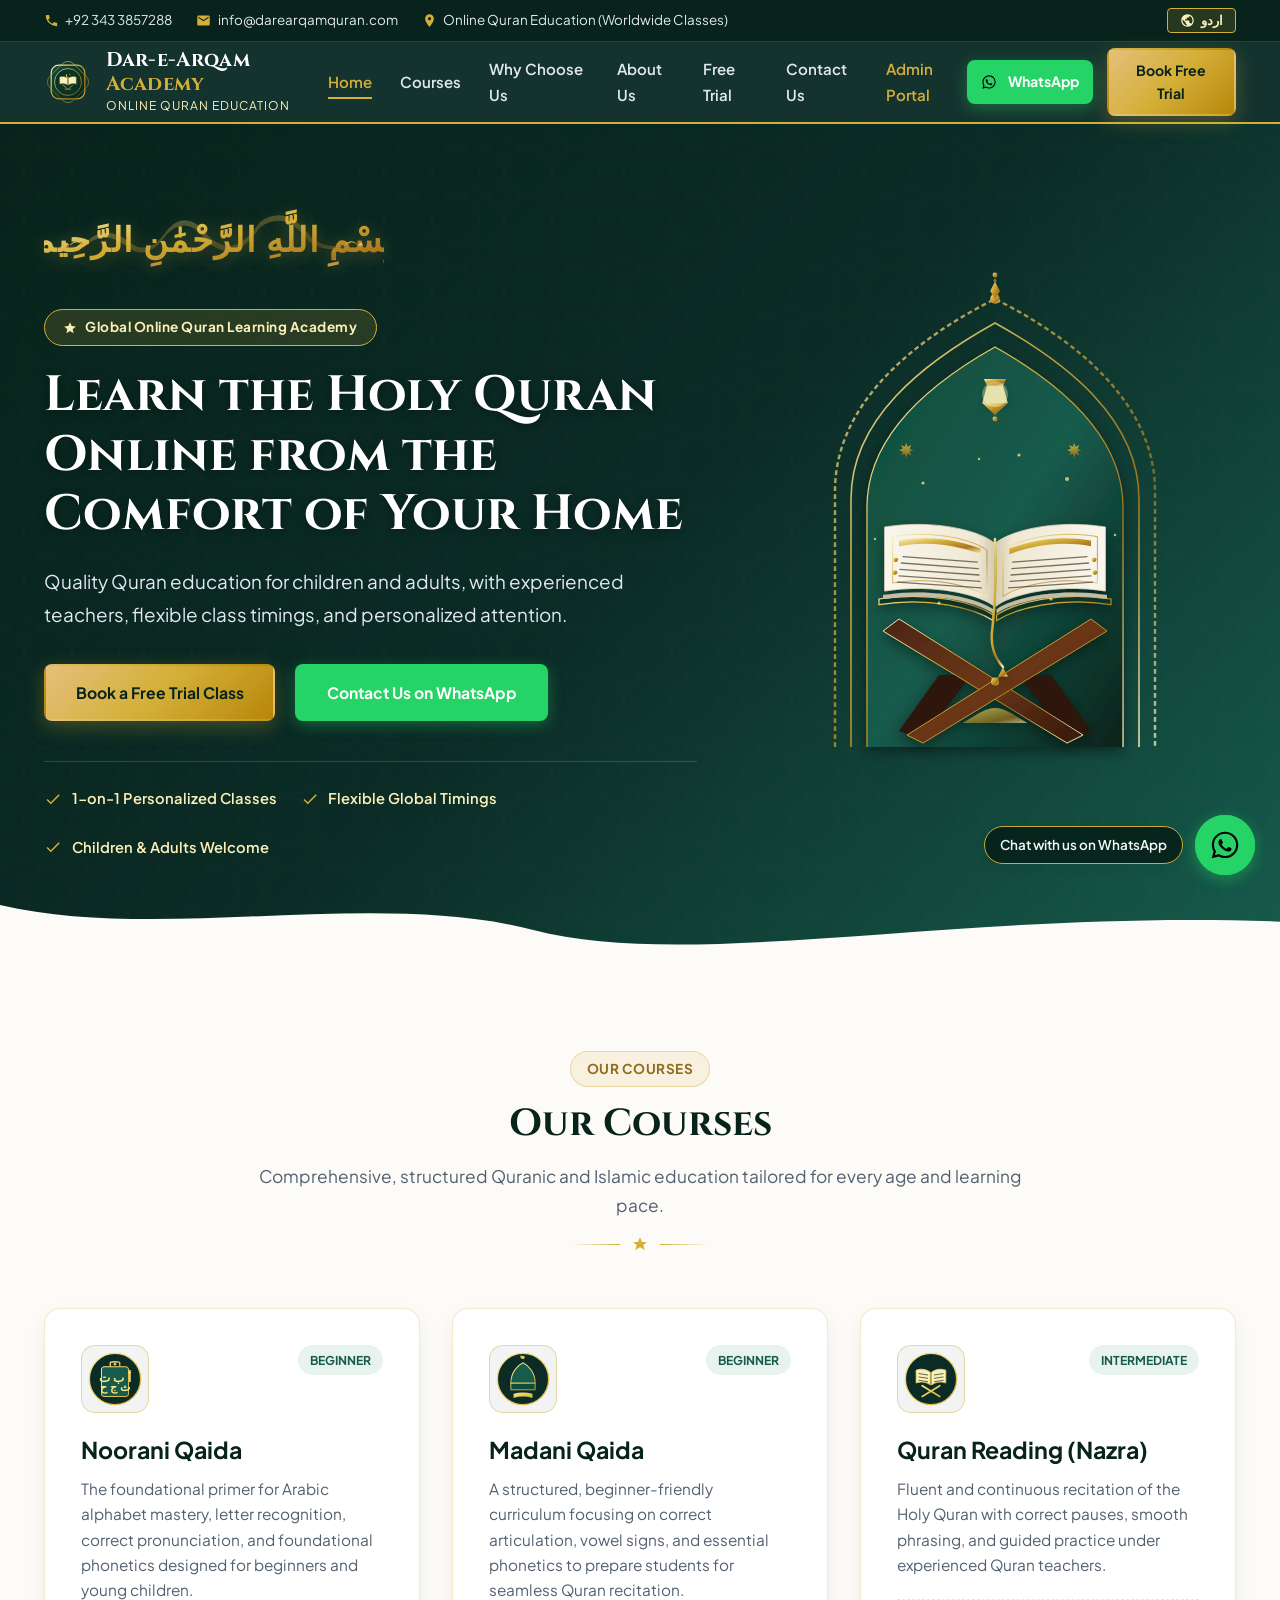
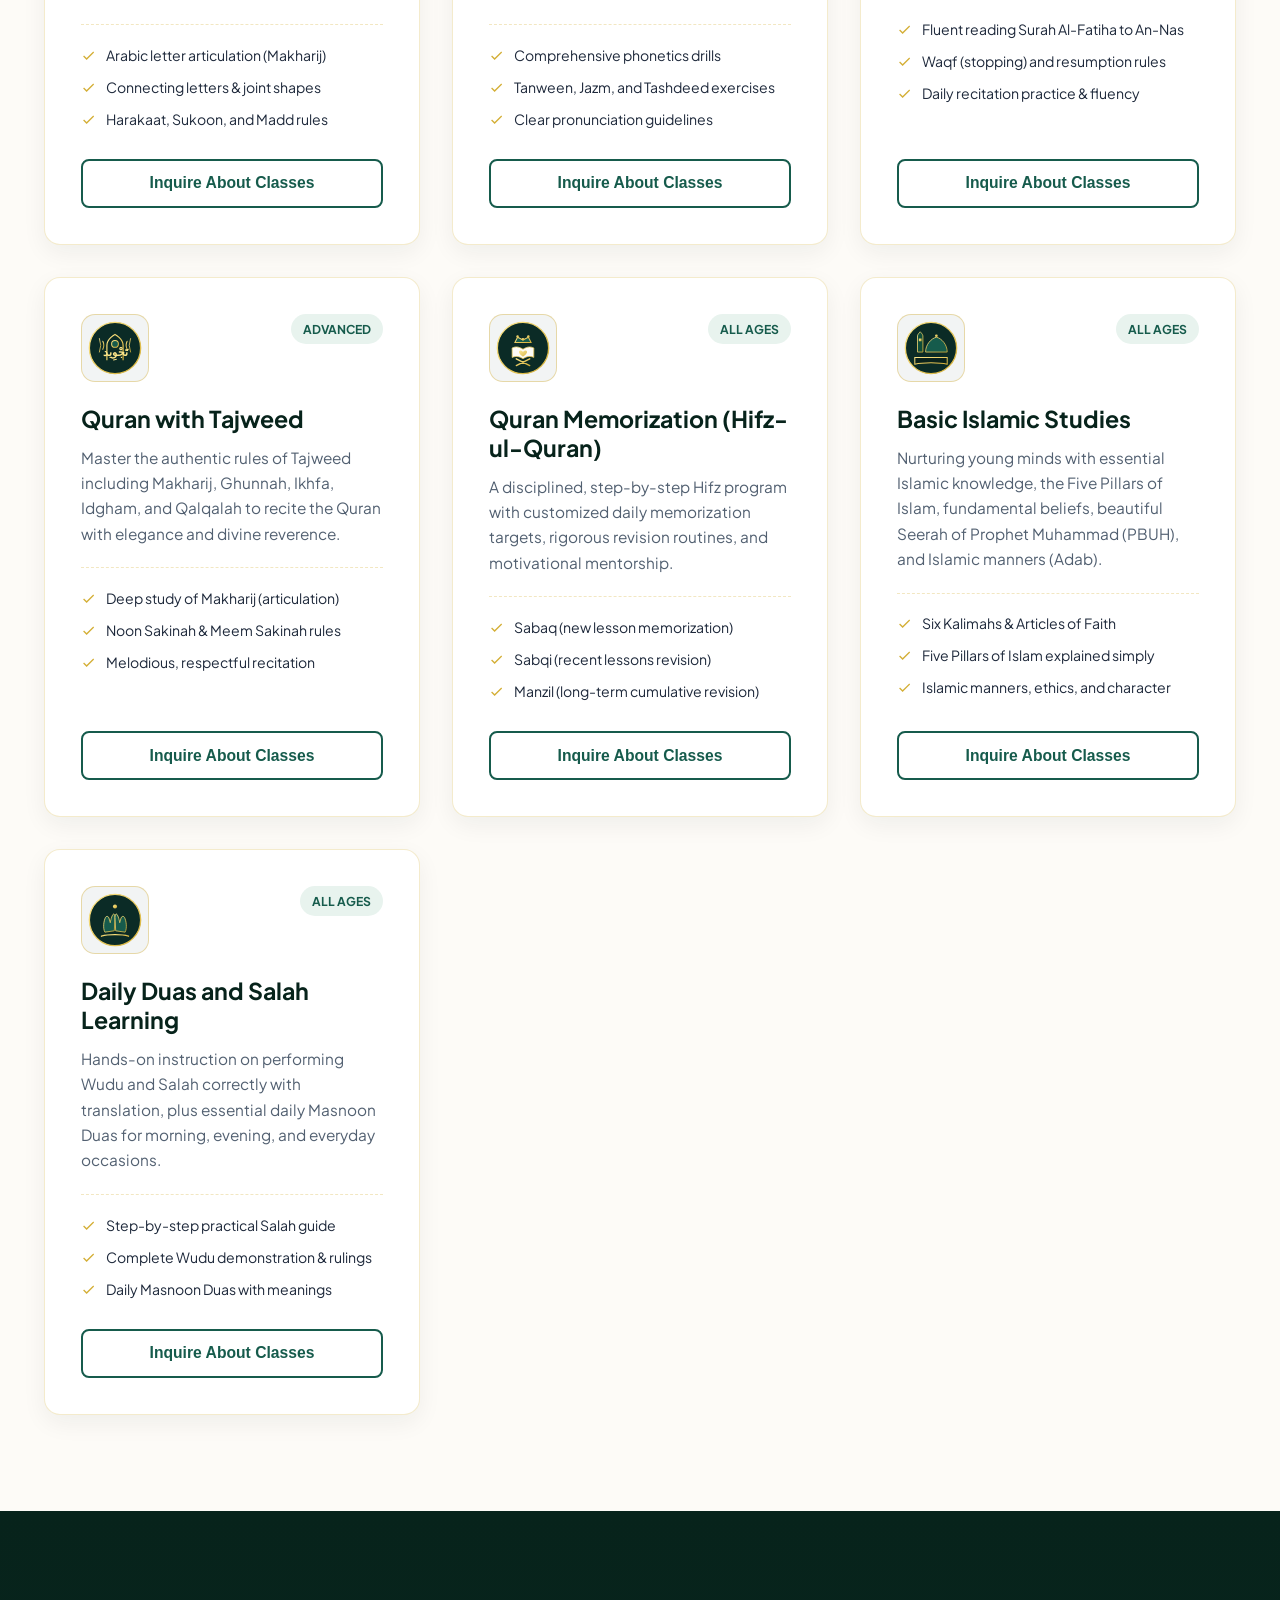
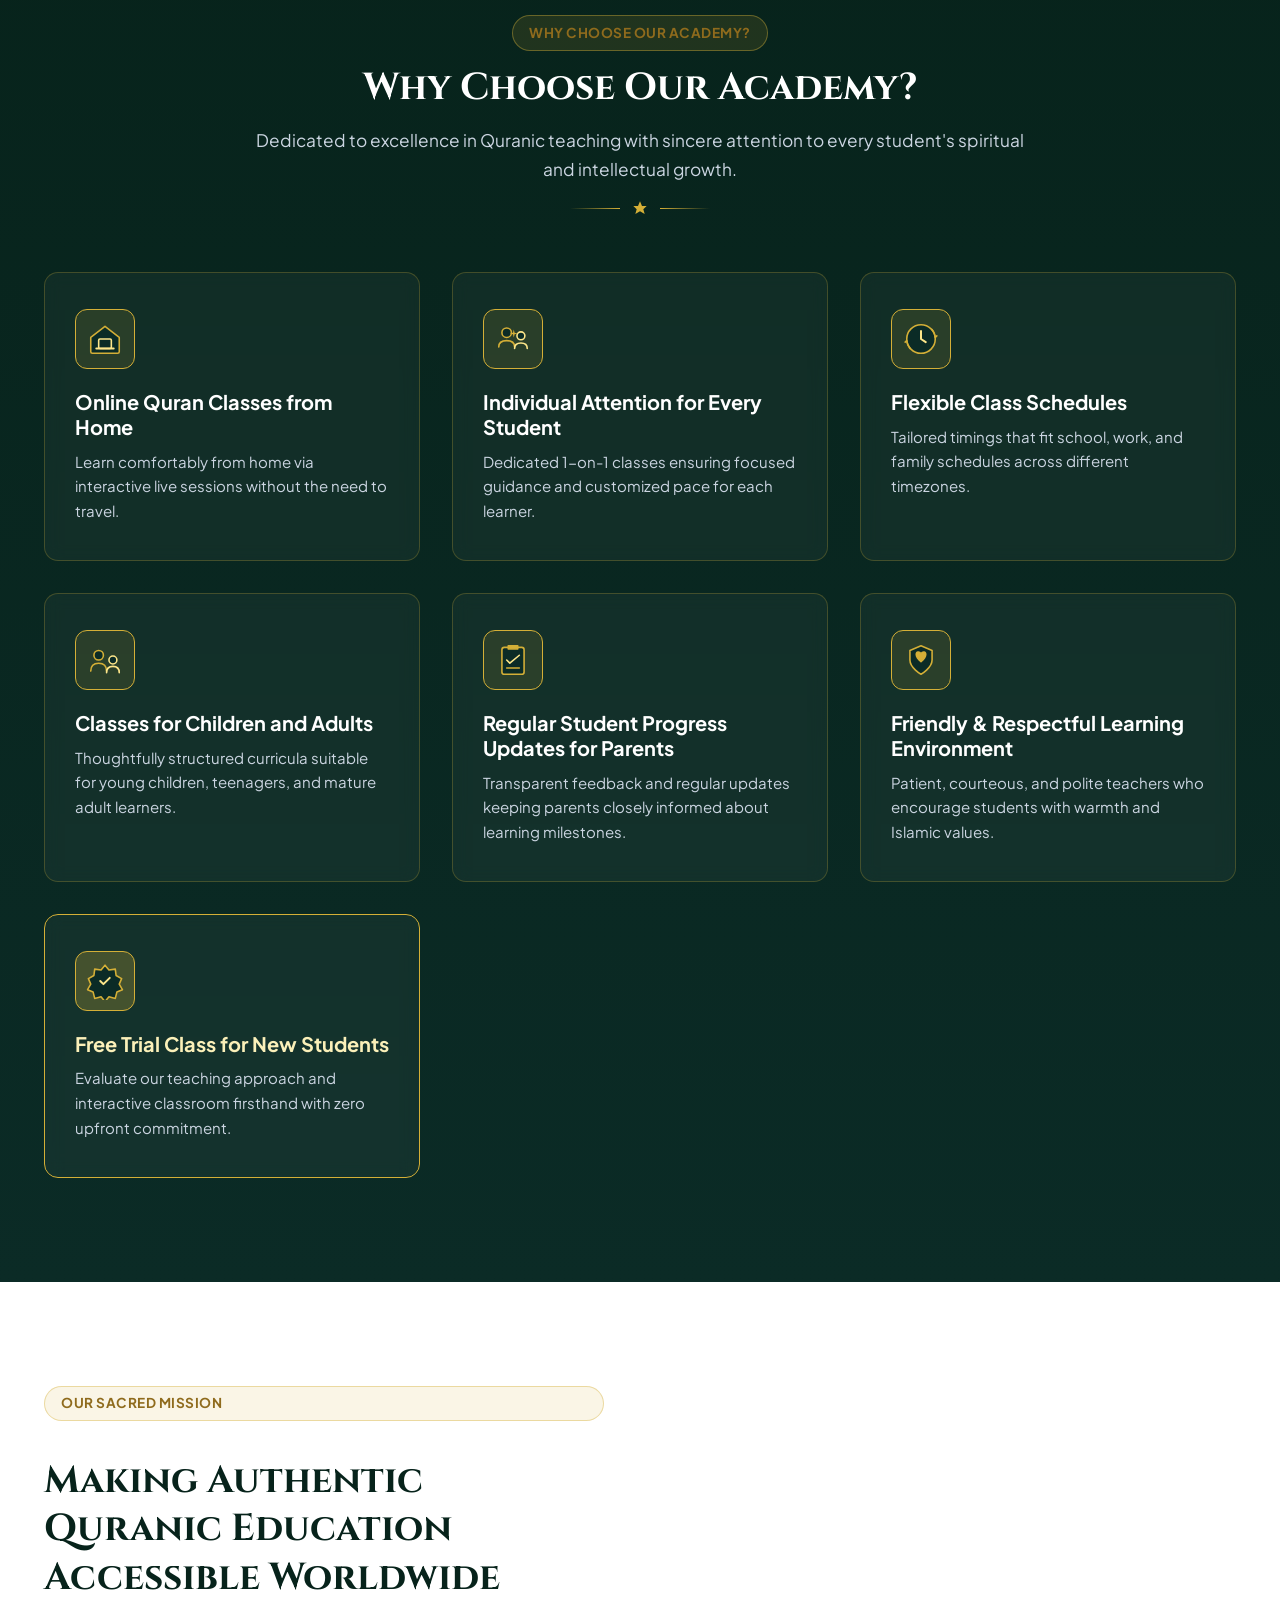
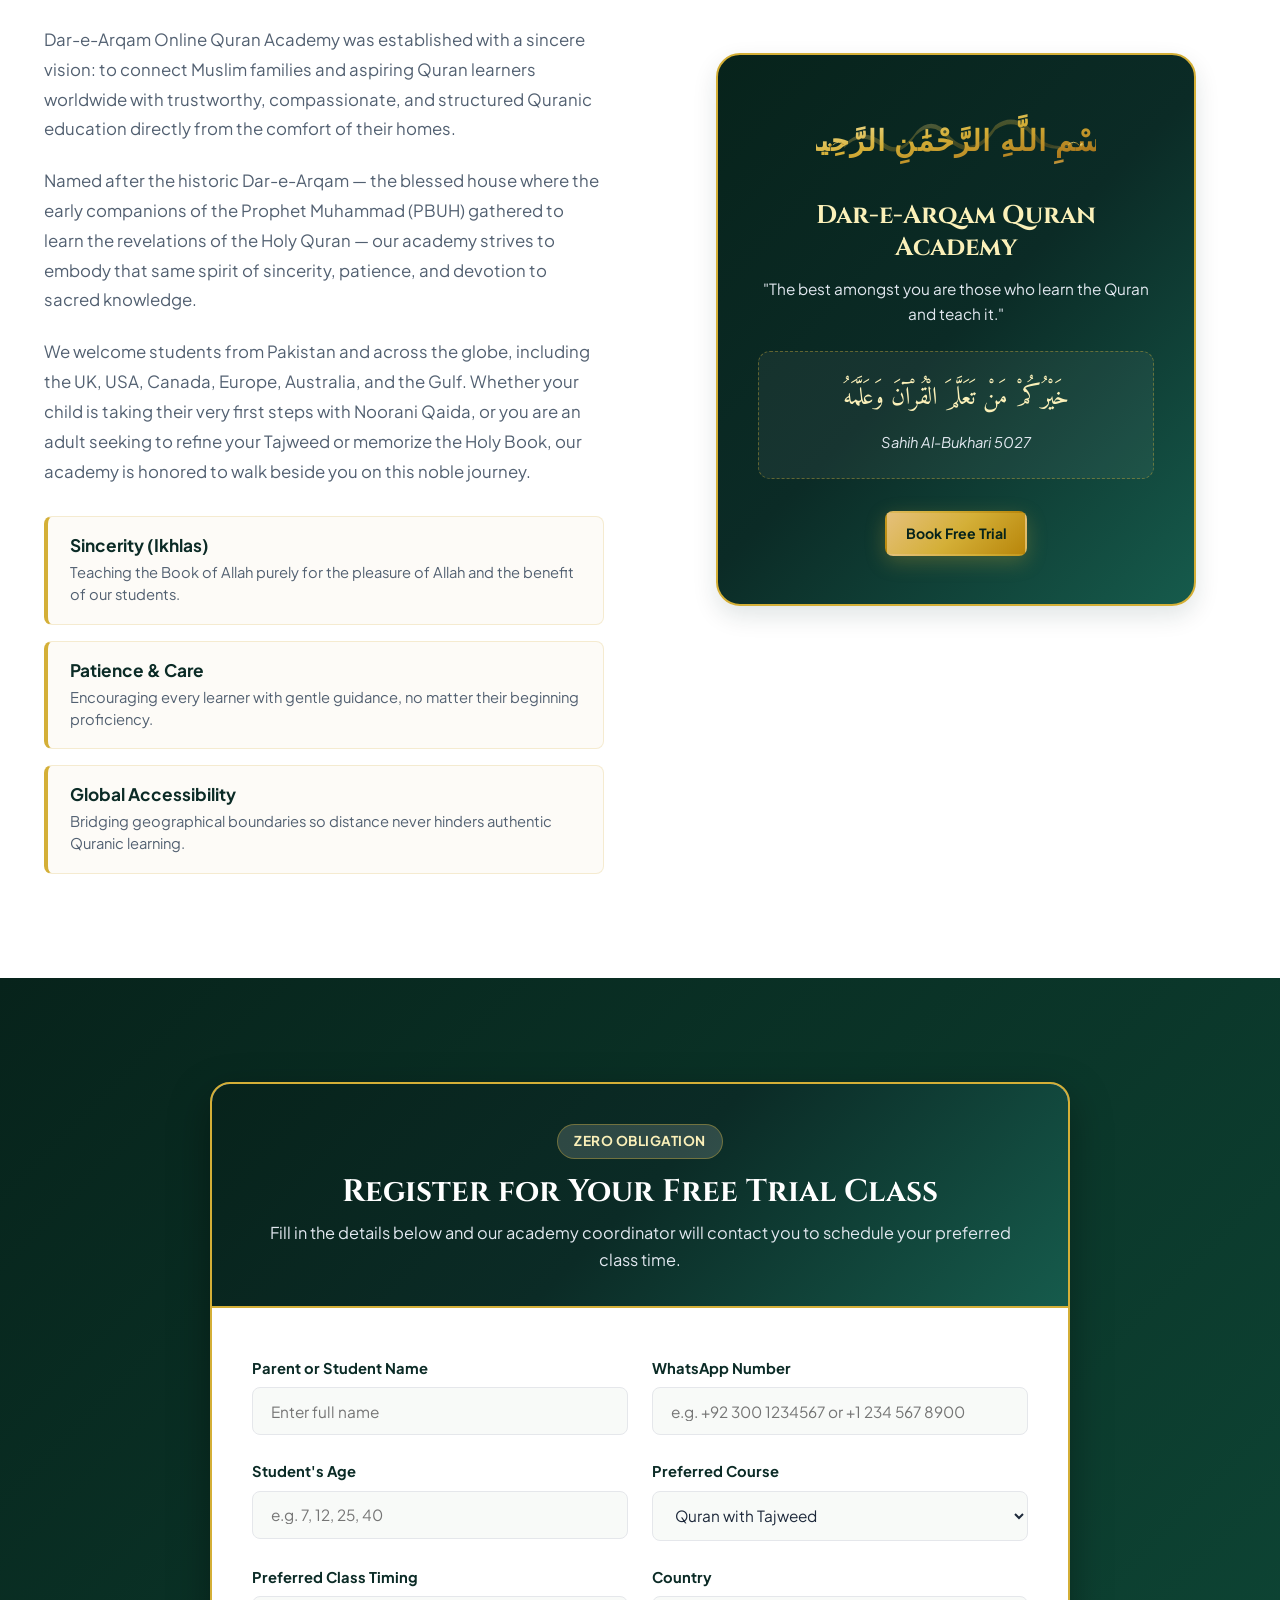
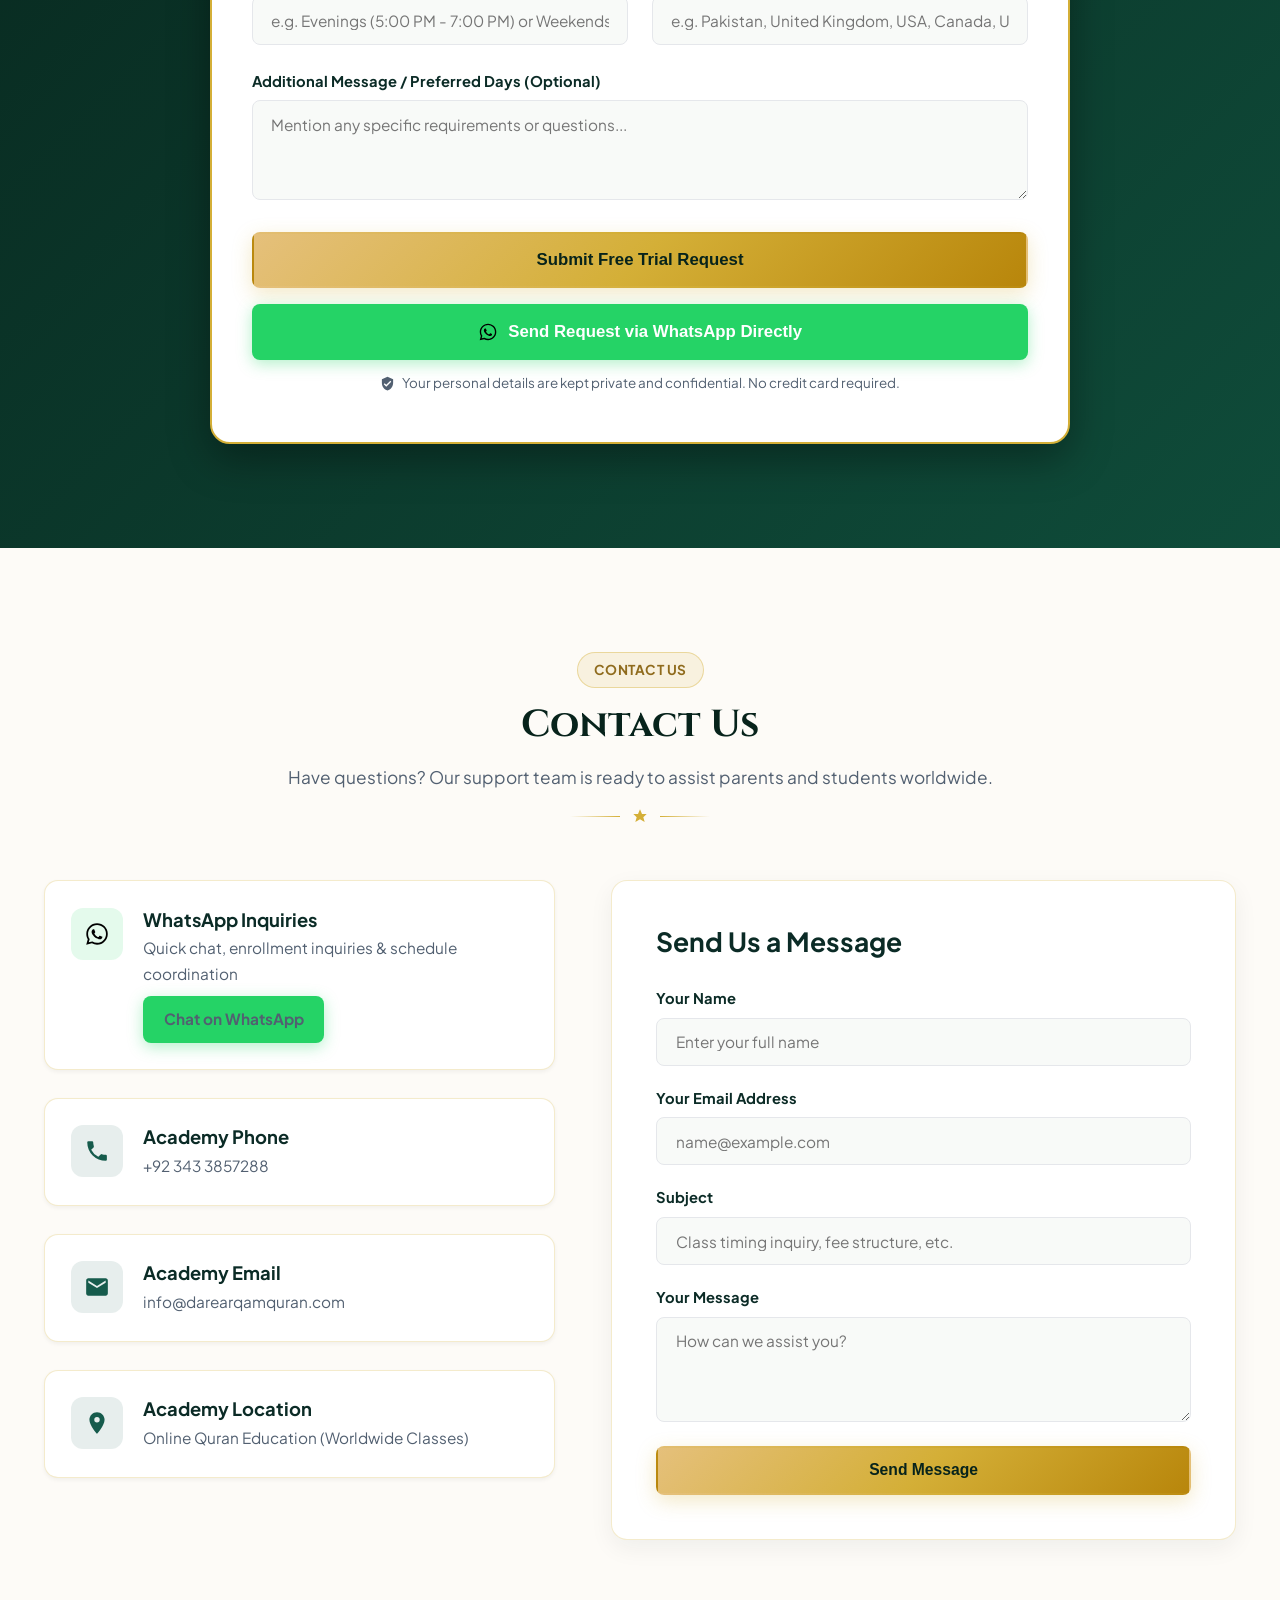
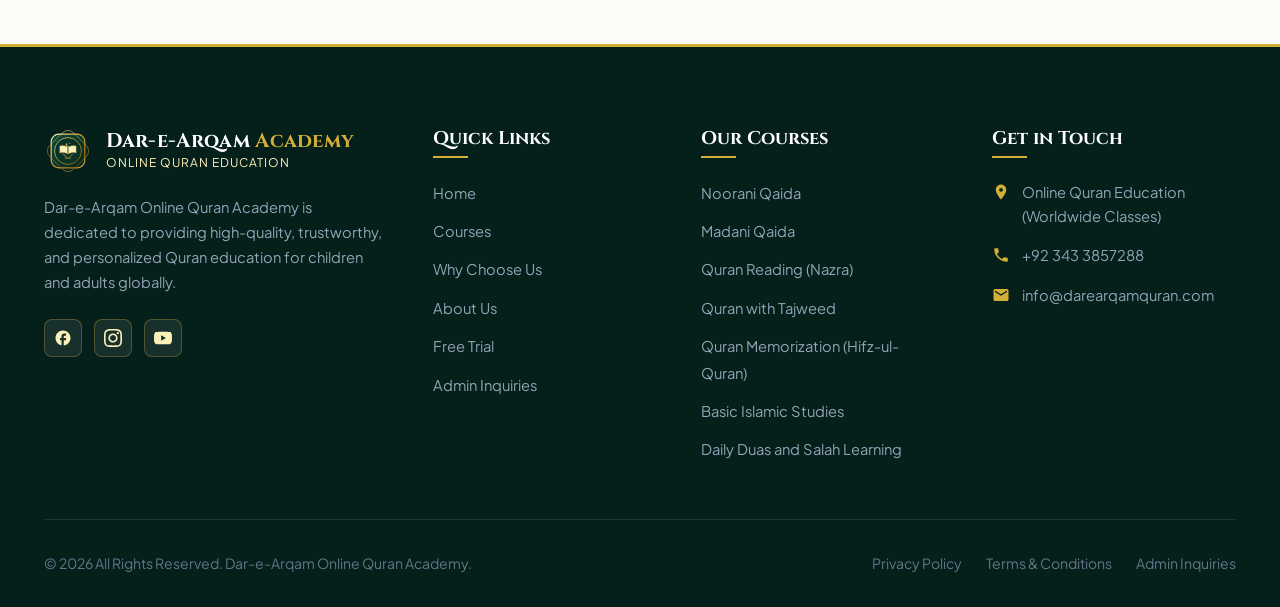
==== index.html @ b76cfe65 "first commit" ====
<!DOCTYPE html>
<html lang="en" dir="ltr">
<head>
  <meta charset="UTF-8">
  <meta name="viewport" content="width=device-width, initial-scale=1.0">
  
  <!-- SEO Meta Tags -->
  <title>Dar-e-Arqam Online Quran Academy | Learn the Holy Quran Online</title>
  <meta name="description" content="Dar-e-Arqam Online Quran Academy provides quality, personalized 1-on-1 Quran education for children and adults worldwide. Learn Noorani Qaida, Tajweed, Quran Reading, and Hifz with flexible timings. Book your free trial class today.">
  <meta name="keywords" content="Dar-e-Arqam Online Quran Academy, learn quran online, online quran classes, tajweed classes, noorani qaida online, hifz quran online, quran tutor for kids, online quran academy pakistan">
  <meta name="author" content="Dar-e-Arqam Online Quran Academy">
  <meta name="robots" content="index, follow">

  <!-- Open Graph / Facebook -->
  <meta property="og:type" content="website">
  <meta property="og:title" content="Dar-e-Arqam Online Quran Academy | Learn Quran Online from Home">
  <meta property="og:description" content="Quality Quran education for children and adults with experienced teachers, flexible timings, and 1-on-1 attention. Book your free trial class today.">
  <meta property="og:image" content="assets/patterns/hero-quran-arch.svg">

  <!-- Twitter Card -->
  <meta name="twitter:card" content="summary_large_image">
  <meta name="twitter:title" content="Dar-e-Arqam Online Quran Academy">
  <meta name="twitter:description" content="Learn the Holy Quran Online from the comfort of your home with experienced tutors.">

  <!-- Favicon Emblem -->
  <link rel="icon" type="image/svg+xml" href="assets/icons/logo-icon.svg">

  <!-- Stylesheets -->
  <link rel="stylesheet" href="css/style.css">
  <link rel="stylesheet" href="css/rtl.css">
  <link rel="stylesheet" href="css/animations.css">

  <!-- Schema.org JSON-LD Structured Data for Search Engines -->
  <script type="application/ld+json">
  {
    "@context": "https://schema.org",
    "@type": "EducationalOrganization",
    "name": "Dar-e-Arqam Online Quran Academy",
    "alternateName": "دارِ ارقم آن لائن قرآن اکیڈمی",
    "description": "Quality online Quran education for children and adults, featuring flexible timings and 1-on-1 personalized classes worldwide.",
    "url": "https://darearqamquran.com",
    "logo": "assets/icons/logo-icon.svg",
    "address": {
      "@type": "PostalAddress",
      "addressLocality": "Online Quran Education",
      "addressCountry": "Global"
    },
    "sameAs": [
      "https://facebook.com/darearqamquran",
      "https://instagram.com/darearqamquran",
      "https://youtube.com/@darearqamquran"
    ]
  }
  </script>
</head>
<body>

  <!-- ================= TOP ANNOUNCEMENT BAR ================= -->
  <div class="top-bar">
    <div class="container top-bar-content">
      <div class="top-contact-info">
        <div class="top-item">
          <svg viewBox="0 0 24 24" fill="currentColor"><path d="M6.62 10.79a15.05 15.05 0 006.59 6.59l2.2-2.2a1 1 0 011.02-.24 11.72 11.72 0 003.68.59 1 1 0 011 1V20a1 1 0 01-1 1A17 17 0 013 4a1 1 0 011-1h3.5a1 1 0 011 1 11.72 11.72 0 00.59 3.68 1 1 0 01-.24 1.02l-2.23 2.09z"/></svg>
          <a href="#" class="academy-phone">+92 343 3857288</a>
        </div>
        <div class="top-item">
          <svg viewBox="0 0 24 24" fill="currentColor"><path d="M20 4H4c-1.1 0-1.99.9-1.99 2L2 18c0 1.1.9 2 2 2h16c1.1 0 2-.9 2-2V6c0-1.1-.9-2-2-2zm0 4l-8 5-8-5V6l8 5 8-5v2z"/></svg>
          <a href="#" class="academy-email">info@darearqamquran.com</a>
        </div>
        <div class="top-item">
          <svg viewBox="0 0 24 24" fill="currentColor"><path d="M12 2C8.13 2 5 5.13 5 9c0 5.25 7 13 7 13s7-7.75 7-13c0-3.87-3.13-7-7-7zm0 9.5a2.5 2.5 0 110-5 2.5 2.5 0 010 5z"/></svg>
          <span data-i18n="contactLocationVal">Online Quran Education (Worldwide Classes)</span>
        </div>
      </div>

      <div class="top-bar-actions">
        <!-- Language Switcher -->
        <button class="lang-toggle-btn" id="langSwitchBtn" aria-label="Toggle language">
          <svg width="15" height="15" viewBox="0 0 24 24" fill="currentColor"><path d="M12 2C6.48 2 2 6.48 2 12s4.48 10 10 10 10-4.48 10-10S17.52 2 12 2zm-1 17.93c-3.95-.49-7-3.85-7-7.93 0-.62.08-1.21.21-1.79L9 15v1c0 1.1.9 2 2 2v1.93zm6.9-2.54c-.26-.81-1-1.39-1.9-1.39h-1v-3c0-.55-.45-1-1-1H8v-2h2c.55 0 1-.45 1-1V7h2c1.1 0 2-.9 2-2v-.41c2.93 1.19 5 4.06 5 7.41 0 2.08-.8 3.97-2.1 5.39z"/></svg>
          <span class="lang-btn-text" data-i18n="languageToggle">اردو</span>
        </button>
      </div>
    </div>
  </div>

  <!-- ================= MAIN STICKY NAVIGATION ================= -->
  <header class="main-nav">
    <div class="container nav-container">
      <!-- Brand Logo -->
      <a href="index.html" class="brand-logo">
        <img src="assets/icons/logo-icon.svg" alt="Dar-e-Arqam Logo" class="brand-icon">
        <div class="brand-text">
          <span class="brand-title">Dar-e-Arqam <span>Academy</span></span>
          <span class="brand-sub">Online Quran Education</span>
        </div>
      </a>

      <!-- Desktop Navigation Menu -->
      <nav>
        <ul class="nav-menu">
          <li><a href="#home" class="nav-link active" data-i18n="navHome">Home</a></li>
          <li><a href="#courses" class="nav-link" data-i18n="navCourses">Courses</a></li>
          <li><a href="#why-us" class="nav-link" data-i18n="navWhyUs">Why Choose Us</a></li>
          <li><a href="#about" class="nav-link" data-i18n="navAbout">About Us</a></li>
          <li><a href="#trial" class="nav-link" data-i18n="navTrial">Free Trial</a></li>
          <li><a href="#contact" class="nav-link" data-i18n="navContact">Contact Us</a></li>
          <li><a href="admin-inquiries.html" class="nav-link" style="color: var(--color-gold);" data-i18n="navInquiries">Admin Portal</a></li>
        </ul>
      </nav>

      <!-- Action Buttons -->
      <div class="nav-actions">
        <a href="https://wa.me/923433857288" target="_blank" class="btn btn-whatsapp btn-sm academy-wa-link">
          <img src="assets/icons/whatsapp-icon.svg" width="16" height="16" alt="WhatsApp">
          <span data-i18n="whatsappBtn">WhatsApp</span>
        </a>
        <a href="#trial" class="btn btn-gold btn-sm" data-i18n="bookTrialBtn">Book Free Trial</a>
        
        <!-- Mobile Hamburger Toggle -->
        <button class="mobile-toggle" aria-label="Open mobile menu">
          <span></span>
          <span></span>
          <span></span>
        </button>
      </div>
    </div>
  </header>

  <!-- ================= MOBILE NAVIGATION DRAWER ================= -->
  <div class="drawer-backdrop"></div>
  <aside class="mobile-nav-drawer">
    <div>
      <div class="mobile-drawer-header">
        <div class="brand-text">
          <span class="brand-title" style="color:#FFF;">Dar-e-Arqam</span>
          <span class="brand-sub">Quran Academy</span>
        </div>
        <button class="mobile-close-btn" aria-label="Close menu">&times;</button>
      </div>

      <ul class="mobile-nav-links">
        <li><a href="#home" data-i18n="navHome">Home</a></li>
        <li><a href="#courses" data-i18n="navCourses">Courses</a></li>
        <li><a href="#why-us" data-i18n="navWhyUs">Why Choose Us</a></li>
        <li><a href="#about" data-i18n="navAbout">About Us</a></li>
        <li><a href="#trial" data-i18n="navTrial">Free Trial</a></li>
        <li><a href="#contact" data-i18n="navContact">Contact Us</a></li>
        <li><a href="admin-inquiries.html" data-i18n="navInquiries">Admin Portal</a></li>
      </ul>
    </div>

    <div style="display:flex; flex-direction:column; gap:0.75rem; margin-top:2rem;">
      <a href="#trial" class="btn btn-gold" data-i18n="bookTrialBtn">Book Free Trial</a>
      <a href="https://wa.me/923433857288" class="btn btn-whatsapp academy-wa-link">
        <img src="assets/icons/whatsapp-icon.svg" width="18" height="18" alt="WhatsApp">
        <span data-i18n="whatsappBtn">WhatsApp</span>
      </a>
    </div>
  </aside>

  <!-- ================= HERO SECTION ================= -->
  <section class="hero-section" id="home">
    <div class="hero-pattern-overlay"></div>
    <div class="container">
      <div class="hero-content-grid">
        <!-- Hero Text Content -->
        <div class="hero-text-block">
          <!-- Bismillah Calligraphy -->
          <div class="bismillah-hero-wrap">
            <img src="assets/icons/bismillah.svg" alt="Bismillah Calligraphy" width="340" height="85">
          </div>

          <div class="hero-tag">
            <svg width="14" height="14" viewBox="0 0 24 24" fill="currentColor"><path d="M12 17.27L18.18 21l-1.64-7.03L22 9.24l-7.19-.61L12 2 9.19 8.63 2 9.24l5.46 4.73L5.82 21z"/></svg>
            <span data-i18n="heroBadge">Global Online Quran Learning Academy</span>
          </div>

          <!-- Mandatory Headline -->
          <h1 class="hero-title" data-i18n="heroHeadline">
            Learn the Holy Quran Online from the Comfort of Your Home
          </h1>

          <!-- Mandatory Subtitle -->
          <p class="hero-subtitle" data-i18n="heroSubtitle">
            "Quality Quran education for children and adults, with experienced teachers, flexible class timings, and personalized attention."
          </p>

          <!-- Mandatory Two Prominent Buttons -->
          <div class="hero-cta-group">
            <a href="#trial" class="btn btn-gold" data-i18n="heroTrialBtn">
              Book a Free Trial Class
            </a>
            <a href="https://wa.me/923433857288" target="_blank" class="btn btn-whatsapp academy-wa-link" data-i18n="heroWhatsAppBtn">
              <img src="assets/icons/whatsapp-icon.svg" width="20" height="20" alt="WhatsApp">
              <span>Contact Us on WhatsApp</span>
            </a>
          </div>

          <!-- Trust Feature Highlights -->
          <div class="hero-highlights">
            <div class="highlight-item">
              <svg viewBox="0 0 24 24" fill="currentColor"><path d="M9 16.17L4.83 12l-1.42 1.41L9 19 21 7l-1.41-1.41z"/></svg>
              <span data-i18n="heroFeature1">1-on-1 Personalized Classes</span>
            </div>
            <div class="highlight-item">
              <svg viewBox="0 0 24 24" fill="currentColor"><path d="M9 16.17L4.83 12l-1.42 1.41L9 19 21 7l-1.41-1.41z"/></svg>
              <span data-i18n="heroFeature2">Flexible Global Timings</span>
            </div>
            <div class="highlight-item">
              <svg viewBox="0 0 24 24" fill="currentColor"><path d="M9 16.17L4.83 12l-1.42 1.41L9 19 21 7l-1.41-1.41z"/></svg>
              <span data-i18n="heroFeature3">Children & Adults Welcome</span>
            </div>
          </div>
        </div>

        <!-- Hero Visual Block (Open Holy Quran, Islamic Arch & Lantern) -->
        <div class="hero-visual-block">
          <div class="hero-quran-arch-card">
            <img src="assets/patterns/hero-quran-arch.svg" alt="Open Holy Quran on Rehal with Islamic Arch" width="480" height="520">
          </div>
        </div>
      </div>
    </div>

    <!-- Soft Curved Wave Divider -->
    <div class="hero-bottom-curve">
      <svg viewBox="0 0 1200 120" preserveAspectRatio="none">
        <path d="M0,0 C150,90 350,-40 500,60 C650,160 900,10 1200,40 L1200,120 L0,120 Z" class="shape-fill"></path>
      </svg>
    </div>
  </section>

  <!-- ================= OUR COURSES SECTION ================= -->
  <section class="courses-section" id="courses">
    <div class="container">
      <div class="section-header">
        <div class="section-badge" data-i18n="coursesHeading">Our Courses</div>
        <h2 class="section-title" data-i18n="coursesHeading">Our Sacred Courses</h2>
        <p class="section-subtitle" data-i18n="coursesSubheading">
          Comprehensive, structured Quranic and Islamic education tailored for every age and learning pace.
        </p>
        <div class="arch-divider">
          <svg class="arch-divider-icon" viewBox="0 0 24 24" fill="currentColor"><polygon points="12,2 15,9 22,9 17,14 19,21 12,17 5,21 7,14 2,9 9,9"/></svg>
        </div>
      </div>

      <div class="courses-grid">
        <!-- 1. Noorani Qaida -->
        <div class="course-card">
          <div>
            <div class="course-card-header">
              <div class="course-icon-wrap">
                <img src="assets/icons/noorani.svg" alt="Noorani Qaida" width="56" height="56">
              </div>
              <span class="course-badge" data-i18n="courseBadgeBeginner">Beginner</span>
            </div>
            <h3 class="course-title" data-i18n="course1Title">Noorani Qaida</h3>
            <p class="course-desc" data-i18n="course1Desc">
              The foundational primer for Arabic alphabet mastery, letter recognition, correct pronunciation, and foundational phonetics designed for beginners and young children.
            </p>
            <ul class="course-topics-list">
              <li class="course-topic-item">
                <svg viewBox="0 0 24 24" fill="currentColor"><path d="M9 16.17L4.83 12l-1.42 1.41L9 19 21 7l-1.41-1.41z"/></svg>
                <span>Arabic letter articulation (Makharij)</span>
              </li>
              <li class="course-topic-item">
                <svg viewBox="0 0 24 24" fill="currentColor"><path d="M9 16.17L4.83 12l-1.42 1.41L9 19 21 7l-1.41-1.41z"/></svg>
                <span>Connecting letters & joint shapes</span>
              </li>
              <li class="course-topic-item">
                <svg viewBox="0 0 24 24" fill="currentColor"><path d="M9 16.17L4.83 12l-1.42 1.41L9 19 21 7l-1.41-1.41z"/></svg>
                <span>Harakaat, Sukoon, and Madd rules</span>
              </li>
            </ul>
          </div>
          <div class="course-card-footer">
            <button class="btn btn-outline-dark course-inquire-btn" data-course="Noorani Qaida" data-i18n="courseInquire">
              Inquire About Classes
            </button>
          </div>
        </div>

        <!-- 2. Madani Qaida -->
        <div class="course-card">
          <div>
            <div class="course-card-header">
              <div class="course-icon-wrap">
                <img src="assets/icons/madani.svg" alt="Madani Qaida" width="56" height="56">
              </div>
              <span class="course-badge" data-i18n="courseBadgeBeginner">Beginner</span>
            </div>
            <h3 class="course-title" data-i18n="course2Title">Madani Qaida</h3>
            <p class="course-desc" data-i18n="course2Desc">
              A structured, beginner-friendly curriculum focusing on correct articulation, vowel signs, and essential phonetics to prepare students for seamless Quran recitation.
            </p>
            <ul class="course-topics-list">
              <li class="course-topic-item">
                <svg viewBox="0 0 24 24" fill="currentColor"><path d="M9 16.17L4.83 12l-1.42 1.41L9 19 21 7l-1.41-1.41z"/></svg>
                <span>Comprehensive phonetics drills</span>
              </li>
              <li class="course-topic-item">
                <svg viewBox="0 0 24 24" fill="currentColor"><path d="M9 16.17L4.83 12l-1.42 1.41L9 19 21 7l-1.41-1.41z"/></svg>
                <span>Tanween, Jazm, and Tashdeed exercises</span>
              </li>
              <li class="course-topic-item">
                <svg viewBox="0 0 24 24" fill="currentColor"><path d="M9 16.17L4.83 12l-1.42 1.41L9 19 21 7l-1.41-1.41z"/></svg>
                <span>Clear pronunciation guidelines</span>
              </li>
            </ul>
          </div>
          <div class="course-card-footer">
            <button class="btn btn-outline-dark course-inquire-btn" data-course="Madani Qaida" data-i18n="courseInquire">
              Inquire About Classes
            </button>
          </div>
        </div>

        <!-- 3. Quran Reading (Nazra) -->
        <div class="course-card">
          <div>
            <div class="course-card-header">
              <div class="course-icon-wrap">
                <img src="assets/icons/quran-reading.svg" alt="Quran Reading" width="56" height="56">
              </div>
              <span class="course-badge" data-i18n="courseBadgeIntermediate">Intermediate</span>
            </div>
            <h3 class="course-title" data-i18n="course3Title">Quran Reading (Nazra)</h3>
            <p class="course-desc" data-i18n="course3Desc">
              Fluent and continuous recitation of the Holy Quran with correct pauses, smooth phrasing, and guided practice under experienced Quran teachers.
            </p>
            <ul class="course-topics-list">
              <li class="course-topic-item">
                <svg viewBox="0 0 24 24" fill="currentColor"><path d="M9 16.17L4.83 12l-1.42 1.41L9 19 21 7l-1.41-1.41z"/></svg>
                <span>Fluent reading Surah Al-Fatiha to An-Nas</span>
              </li>
              <li class="course-topic-item">
                <svg viewBox="0 0 24 24" fill="currentColor"><path d="M9 16.17L4.83 12l-1.42 1.41L9 19 21 7l-1.41-1.41z"/></svg>
                <span>Waqf (stopping) and resumption rules</span>
              </li>
              <li class="course-topic-item">
                <svg viewBox="0 0 24 24" fill="currentColor"><path d="M9 16.17L4.83 12l-1.42 1.41L9 19 21 7l-1.41-1.41z"/></svg>
                <span>Daily recitation practice & fluency</span>
              </li>
            </ul>
          </div>
          <div class="course-card-footer">
            <button class="btn btn-outline-dark course-inquire-btn" data-course="Quran Reading (Nazra)" data-i18n="courseInquire">
              Inquire About Classes
            </button>
          </div>
        </div>

        <!-- 4. Quran with Tajweed -->
        <div class="course-card">
          <div>
            <div class="course-card-header">
              <div class="course-icon-wrap">
                <img src="assets/icons/tajweed.svg" alt="Quran with Tajweed" width="56" height="56">
              </div>
              <span class="course-badge" data-i18n="courseBadgeAdvanced">Advanced</span>
            </div>
            <h3 class="course-title" data-i18n="course4Title">Quran with Tajweed</h3>
            <p class="course-desc" data-i18n="course4Desc">
              Master the authentic rules of Tajweed including Makharij, Ghunnah, Ikhfa, Idgham, and Qalqalah to recite the Quran with elegance and divine reverence.
            </p>
            <ul class="course-topics-list">
              <li class="course-topic-item">
                <svg viewBox="0 0 24 24" fill="currentColor"><path d="M9 16.17L4.83 12l-1.42 1.41L9 19 21 7l-1.41-1.41z"/></svg>
                <span>Deep study of Makharij (articulation)</span>
              </li>
              <li class="course-topic-item">
                <svg viewBox="0 0 24 24" fill="currentColor"><path d="M9 16.17L4.83 12l-1.42 1.41L9 19 21 7l-1.41-1.41z"/></svg>
                <span>Noon Sakinah & Meem Sakinah rules</span>
              </li>
              <li class="course-topic-item">
                <svg viewBox="0 0 24 24" fill="currentColor"><path d="M9 16.17L4.83 12l-1.42 1.41L9 19 21 7l-1.41-1.41z"/></svg>
                <span>Melodious, respectful recitation</span>
              </li>
            </ul>
          </div>
          <div class="course-card-footer">
            <button class="btn btn-outline-dark course-inquire-btn" data-course="Quran with Tajweed" data-i18n="courseInquire">
              Inquire About Classes
            </button>
          </div>
        </div>

        <!-- 5. Quran Memorization (Hifz-ul-Quran) -->
        <div class="course-card">
          <div>
            <div class="course-card-header">
              <div class="course-icon-wrap">
                <img src="assets/icons/hifz.svg" alt="Quran Memorization" width="56" height="56">
              </div>
              <span class="course-badge" data-i18n="courseBadgeAllAges">Dedicated</span>
            </div>
            <h3 class="course-title" data-i18n="course5Title">Quran Memorization (Hifz-ul-Quran)</h3>
            <p class="course-desc" data-i18n="course5Desc">
              A disciplined, step-by-step Hifz program with customized daily memorization targets, rigorous revision routines, and motivational mentorship.
            </p>
            <ul class="course-topics-list">
              <li class="course-topic-item">
                <svg viewBox="0 0 24 24" fill="currentColor"><path d="M9 16.17L4.83 12l-1.42 1.41L9 19 21 7l-1.41-1.41z"/></svg>
                <span>Sabaq (new lesson memorization)</span>
              </li>
              <li class="course-topic-item">
                <svg viewBox="0 0 24 24" fill="currentColor"><path d="M9 16.17L4.83 12l-1.42 1.41L9 19 21 7l-1.41-1.41z"/></svg>
                <span>Sabqi (recent lessons revision)</span>
              </li>
              <li class="course-topic-item">
                <svg viewBox="0 0 24 24" fill="currentColor"><path d="M9 16.17L4.83 12l-1.42 1.41L9 19 21 7l-1.41-1.41z"/></svg>
                <span>Manzil (long-term cumulative revision)</span>
              </li>
            </ul>
          </div>
          <div class="course-card-footer">
            <button class="btn btn-outline-dark course-inquire-btn" data-course="Quran Memorization (Hifz)" data-i18n="courseInquire">
              Inquire About Classes
            </button>
          </div>
        </div>

        <!-- 6. Basic Islamic Studies -->
        <div class="course-card">
          <div>
            <div class="course-card-header">
              <div class="course-icon-wrap">
                <img src="assets/icons/islamic-studies.svg" alt="Islamic Studies" width="56" height="56">
              </div>
              <span class="course-badge" data-i18n="courseBadgeAllAges">All Ages</span>
            </div>
            <h3 class="course-title" data-i18n="course6Title">Basic Islamic Studies</h3>
            <p class="course-desc" data-i18n="course6Desc">
              Nurturing young minds with essential Islamic knowledge, the Five Pillars of Islam, fundamental beliefs, beautiful Seerah of Prophet Muhammad (PBUH), and Islamic manners (Adab).
            </p>
            <ul class="course-topics-list">
              <li class="course-topic-item">
                <svg viewBox="0 0 24 24" fill="currentColor"><path d="M9 16.17L4.83 12l-1.42 1.41L9 19 21 7l-1.41-1.41z"/></svg>
                <span>Six Kalimahs & Articles of Faith</span>
              </li>
              <li class="course-topic-item">
                <svg viewBox="0 0 24 24" fill="currentColor"><path d="M9 16.17L4.83 12l-1.42 1.41L9 19 21 7l-1.41-1.41z"/></svg>
                <span>Five Pillars of Islam explained simply</span>
              </li>
              <li class="course-topic-item">
                <svg viewBox="0 0 24 24" fill="currentColor"><path d="M9 16.17L4.83 12l-1.42 1.41L9 19 21 7l-1.41-1.41z"/></svg>
                <span>Islamic manners, ethics, and character</span>
              </li>
            </ul>
          </div>
          <div class="course-card-footer">
            <button class="btn btn-outline-dark course-inquire-btn" data-course="Basic Islamic Studies" data-i18n="courseInquire">
              Inquire About Classes
            </button>
          </div>
        </div>

        <!-- 7. Daily Duas and Salah Learning -->
        <div class="course-card">
          <div>
            <div class="course-card-header">
              <div class="course-icon-wrap">
                <img src="assets/icons/salah-duas.svg" alt="Salah and Duas" width="56" height="56">
              </div>
              <span class="course-badge" data-i18n="courseBadgeAllAges">Essential</span>
            </div>
            <h3 class="course-title" data-i18n="course7Title">Daily Duas &amp; Salah Learning</h3>
            <p class="course-desc" data-i18n="course7Desc">
              Hands-on instruction on performing Wudu and Salah correctly with translation, plus essential daily Masnoon Duas for morning, evening, and everyday occasions.
            </p>
            <ul class="course-topics-list">
              <li class="course-topic-item">
                <svg viewBox="0 0 24 24" fill="currentColor"><path d="M9 16.17L4.83 12l-1.42 1.41L9 19 21 7l-1.41-1.41z"/></svg>
                <span>Step-by-step practical Salah guide</span>
              </li>
              <li class="course-topic-item">
                <svg viewBox="0 0 24 24" fill="currentColor"><path d="M9 16.17L4.83 12l-1.42 1.41L9 19 21 7l-1.41-1.41z"/></svg>
                <span>Complete Wudu demonstration & rulings</span>
              </li>
              <li class="course-topic-item">
                <svg viewBox="0 0 24 24" fill="currentColor"><path d="M9 16.17L4.83 12l-1.42 1.41L9 19 21 7l-1.41-1.41z"/></svg>
                <span>Daily Masnoon Duas with meanings</span>
              </li>
            </ul>
          </div>
          <div class="course-card-footer">
            <button class="btn btn-outline-dark course-inquire-btn" data-course="Daily Duas and Salah Learning" data-i18n="courseInquire">
              Inquire About Classes
            </button>
          </div>
        </div>
      </div>
    </div>
  </section>

  <!-- ================= WHY CHOOSE OUR ACADEMY SECTION ================= -->
  <section class="why-us-section" id="why-us">
    <div class="container">
      <div class="section-header">
        <div class="section-badge" data-i18n="whyUsHeading">Why Choose Us</div>
        <h2 class="section-title" data-i18n="whyUsHeading">Why Choose Our Academy?</h2>
        <p class="section-subtitle" data-i18n="whyUsSubheading">
          Dedicated to excellence in Quranic teaching with sincere attention to every student's spiritual and intellectual growth.
        </p>
        <div class="arch-divider">
          <svg class="arch-divider-icon" viewBox="0 0 24 24" fill="currentColor"><polygon points="12,2 15,9 22,9 17,14 19,21 12,17 5,21 7,14 2,9 9,9"/></svg>
        </div>
      </div>

      <!-- 7 Mandatory Authentic Features (No fake certs, no fake reviews) -->
      <div class="why-grid">
        <!-- 1. Online Quran classes from home -->
        <div class="why-card">
          <div class="why-icon-box">
            <img src="assets/icons/feat-home.svg" alt="Classes from home" width="38" height="38">
          </div>
          <h3 class="why-card-title" data-i18n="why1Title">Online Quran classes from home</h3>
          <p class="why-card-desc" data-i18n="why1Desc">
            Learn comfortably from home via interactive live sessions without the need to travel.
          </p>
        </div>

        <!-- 2. Individual attention for every student -->
        <div class="why-card">
          <div class="why-icon-box">
            <img src="assets/icons/feat-1on1.svg" alt="Individual attention" width="38" height="38">
          </div>
          <h3 class="why-card-title" data-i18n="why2Title">Individual attention for every student</h3>
          <p class="why-card-desc" data-i18n="why2Desc">
            Dedicated 1-on-1 classes ensuring focused guidance and customized pace for each learner.
          </p>
        </div>

        <!-- 3. Flexible class schedules -->
        <div class="why-card">
          <div class="why-icon-box">
            <img src="assets/icons/feat-flexible.svg" alt="Flexible schedules" width="38" height="38">
          </div>
          <h3 class="why-card-title" data-i18n="why3Title">Flexible class schedules</h3>
          <p class="why-card-desc" data-i18n="why3Desc">
            Tailored timings that fit school, work, and family schedules across different timezones.
          </p>
        </div>

        <!-- 4. Classes for children and adults -->
        <div class="why-card">
          <div class="why-icon-box">
            <img src="assets/icons/feat-allages.svg" alt="Children and adults" width="38" height="38">
          </div>
          <h3 class="why-card-title" data-i18n="why4Title">Classes for children and adults</h3>
          <p class="why-card-desc" data-i18n="why4Desc">
            Thoughtfully structured curricula suitable for young children, teenagers, and mature adult learners.
          </p>
        </div>

        <!-- 5. Regular student progress updates for parents -->
        <div class="why-card">
          <div class="why-icon-box">
            <img src="assets/icons/feat-progress.svg" alt="Progress updates" width="38" height="38">
          </div>
          <h3 class="why-card-title" data-i18n="why5Title">Regular student progress updates for parents</h3>
          <p class="why-card-desc" data-i18n="why5Desc">
            Transparent feedback and regular updates keeping parents closely informed about learning milestones.
          </p>
        </div>

        <!-- 6. A friendly and respectful learning environment -->
        <div class="why-card">
          <div class="why-icon-box">
            <img src="assets/icons/feat-respect.svg" alt="Respectful environment" width="38" height="38">
          </div>
          <h3 class="why-card-title" data-i18n="why6Title">A friendly and respectful learning environment</h3>
          <p class="why-card-desc" data-i18n="why6Desc">
            Patient, courteous, and polite teachers who encourage students with warmth and Islamic values.
          </p>
        </div>

        <!-- 7. Free trial class for new students -->
        <div class="why-card" style="border-color: var(--color-gold);">
          <div class="why-icon-box" style="background: rgba(212, 175, 55, 0.25);">
            <img src="assets/icons/feat-freetrial.svg" alt="Free trial class" width="38" height="38">
          </div>
          <h3 class="why-card-title" style="color: var(--color-gold-light);" data-i18n="why7Title">Free trial class for new students</h3>
          <p class="why-card-desc" data-i18n="why7Desc">
            Evaluate our teaching approach and interactive classroom firsthand with zero upfront commitment.
          </p>
        </div>
      </div>
    </div>
  </section>

  <!-- ================= ABOUT US SECTION ================= -->
  <section class="about-section" id="about">
    <div class="container">
      <div class="about-grid">
        <!-- Left: Informative Story -->
        <div class="about-text-col">
          <div class="section-badge" data-i18n="aboutBadge">Our Sacred Mission</div>
          <h2 data-i18n="aboutTitle">Making Authentic Quranic Education Accessible Worldwide</h2>
          
          <p class="about-paragraph" data-i18n="aboutP1">
            Dar-e-Arqam Online Quran Academy was established with a sincere vision: to connect Muslim families and aspiring Quran learners worldwide with trustworthy, compassionate, and structured Quranic education directly from the comfort of their homes.
          </p>
          <p class="about-paragraph" data-i18n="aboutP2">
            Named after the historic Dar-e-Arqam — the blessed house where the early companions of the Prophet Muhammad (PBUH) gathered to learn the revelations of the Holy Quran — our academy strives to embody that same spirit of sincerity, patience, and devotion to sacred knowledge.
          </p>
          <p class="about-paragraph" data-i18n="aboutP3">
            We welcome students from Pakistan and across the globe, including the UK, USA, Canada, Europe, Australia, and the Gulf. Whether your child is taking their very first steps with Noorani Qaida, or you are an adult seeking to refine your Tajweed or memorize the Holy Book, our academy is honored to walk beside you on this noble journey.
          </p>

          <div class="about-values-list">
            <div class="value-item">
              <div>
                <h4 data-i18n="aboutValue1Title">Sincerity (Ikhlas)</h4>
                <p data-i18n="aboutValue1Desc">Teaching the Book of Allah purely for the pleasure of Allah and the benefit of our students.</p>
              </div>
            </div>
            <div class="value-item">
              <div>
                <h4 data-i18n="aboutValue2Title">Patience &amp; Care</h4>
                <p data-i18n="aboutValue2Desc">Encouraging every learner with gentle guidance, no matter their beginning proficiency.</p>
              </div>
            </div>
            <div class="value-item">
              <div>
                <h4 data-i18n="aboutValue3Title">Global Accessibility</h4>
                <p data-i18n="aboutValue3Desc">Bridging geographical boundaries so distance never hinders authentic Quranic learning.</p>
              </div>
            </div>
          </div>
        </div>

        <!-- Right: Decorative Card with Quranic Reminder -->
        <div class="about-visual-col">
          <div class="about-ornament-card">
            <div class="bismillah-wrap">
              <img src="assets/icons/bismillah.svg" alt="Bismillah" width="280">
            </div>
            <h3 style="font-family: var(--font-serif); color: var(--color-gold-light); font-size: 1.6rem; margin-bottom: 0.75rem;">
              Dar-e-Arqam Quran Academy
            </h3>
            <p style="color: #E2E8F0; font-size: 0.96rem; line-height: 1.65;">
              "The best amongst you are those who learn the Quran and teach it."
            </p>
            <div class="about-verse-box">
              <div class="about-verse-arabic">
                خَيْرُكُمْ مَنْ تَعَلَّمَ الْقُرْآنَ وَعَلَّمَهُ
              </div>
              <div class="about-verse-trans">
                Sahih Al-Bukhari 5027
              </div>
            </div>

            <div style="margin-top: 2rem;">
              <a href="#trial" class="btn btn-gold btn-sm" data-i18n="bookTrialBtn">Book Free Trial</a>
            </div>
          </div>
        </div>
      </div>
    </div>
  </section>

  <!-- ================= FREE TRIAL REGISTRATION SECTION ================= -->
  <section class="trial-section" id="trial">
    <div class="container">
      <div class="trial-wrapper">
        <div class="trial-header-banner">
          <div class="section-badge" style="background: rgba(255,255,255,0.15); color: var(--color-gold-light);" data-i18n="trialFormBadge">Zero Obligation</div>
          <h3 data-i18n="trialFormTitle">Register for Your Free Trial Class</h3>
          <p data-i18n="trialFormSubtitle">Fill in the details below and our academy coordinator will contact you to schedule your preferred class time.</p>
        </div>

        <div class="trial-form-body">
          <form id="freeTrialForm" novalidate>
            <div class="form-grid">
              <!-- 1. Parent or Student Name -->
              <div class="form-group">
                <label class="form-label" for="parentName" data-i18n="lblParentName">Parent or Student Name *</label>
                <input type="text" id="parentName" class="form-control" placeholder="Enter full name" data-i18n-ph="phParentName" required>
              </div>

              <!-- 2. WhatsApp Number -->
              <div class="form-group">
                <label class="form-label" for="whatsappNumber" data-i18n="lblWhatsApp">WhatsApp Number *</label>
                <input type="tel" id="whatsappNumber" class="form-control" placeholder="e.g. +92 300 1234567" data-i18n-ph="phWhatsApp" required>
              </div>

              <!-- 3. Student's Age -->
              <div class="form-group">
                <label class="form-label" for="studentAge" data-i18n="lblAge">Student's Age</label>
                <input type="text" id="studentAge" class="form-control" placeholder="e.g. 8 years, 15 years, Adult" data-i18n-ph="phAge">
              </div>

              <!-- 4. Preferred Course -->
              <div class="form-group">
                <label class="form-label" for="trialCourse" data-i18n="lblCourse">Preferred Course *</label>
                <select id="trialCourse" class="form-control" required>
                  <option value="Noorani Qaida">Noorani Qaida</option>
                  <option value="Madani Qaida">Madani Qaida</option>
                  <option value="Quran Reading (Nazra)">Quran Reading (Nazra)</option>
                  <option value="Quran with Tajweed" selected>Quran with Tajweed</option>
                  <option value="Quran Memorization (Hifz)">Quran Memorization (Hifz-ul-Quran)</option>
                  <option value="Basic Islamic Studies">Basic Islamic Studies</option>
                  <option value="Daily Duas and Salah Learning">Daily Duas and Salah Learning</option>
                </select>
              </div>

              <!-- 5. Preferred Class Timing -->
              <div class="form-group">
                <label class="form-label" for="preferredTiming" data-i18n="lblTiming">Preferred Class Timing *</label>
                <input type="text" id="preferredTiming" class="form-control" placeholder="e.g. Evening (5:00 PM - 7:00 PM) or Weekends" data-i18n-ph="phTiming" required>
              </div>

              <!-- 6. Country -->
              <div class="form-group">
                <label class="form-label" for="studentCountry" data-i18n="lblCountry">Country *</label>
                <input type="text" id="studentCountry" class="form-control" placeholder="e.g. Pakistan, UK, USA, Canada, UAE" data-i18n-ph="phCountry" required>
              </div>

              <!-- 7. Optional Notes -->
              <div class="form-group full-width">
                <label class="form-label" for="trialNotes" data-i18n="lblNotes">Additional Message / Preferred Days (Optional)</label>
                <textarea id="trialNotes" class="form-control" rows="3" placeholder="Mention any specific requirements or questions..." data-i18n-ph="phNotes"></textarea>
              </div>
            </div>

            <div class="form-actions-stack">
              <!-- Submit button -->
              <button type="submit" class="btn btn-gold" id="btnSubmitTrial">
                <span data-i18n="btnSubmitTrial">Submit Free Trial Request</span>
              </button>

              <!-- Optional Direct WhatsApp submission -->
              <button type="button" class="btn btn-whatsapp" id="btnSubmitWithWhatsApp">
                <img src="assets/icons/whatsapp-icon.svg" width="20" height="20" alt="WhatsApp">
                <span data-i18n="btnSubmitWithWhatsApp">Send Request via WhatsApp Directly</span>
              </button>
            </div>

            <p class="form-guarantee">
              <svg width="15" height="15" viewBox="0 0 24 24" fill="currentColor"><path d="M12 1L3 5v6c0 5.55 3.84 10.74 9 12 5.16-1.26 9-6.45 9-12V5l-9-4zm-2 16l-4-4 1.41-1.41L10 14.17l6.59-6.59L18 9l-8 8z"/></svg>
              <span data-i18n="trialGuarantee">Your personal details are kept private and confidential. No credit card required.</span>
            </p>
          </form>
        </div>
      </div>
    </div>
  </section>

  <!-- ================= CONTACT US SECTION ================= -->
  <section class="contact-section" id="contact">
    <div class="container">
      <div class="section-header">
        <div class="section-badge" data-i18n="contactHeading">Contact Us</div>
        <h2 class="section-title" data-i18n="contactHeading">Get in Touch with Our Academy</h2>
        <p class="section-subtitle" data-i18n="contactSubheading">
          Have questions? Our support team is ready to assist parents and students worldwide.
        </p>
        <div class="arch-divider">
          <svg class="arch-divider-icon" viewBox="0 0 24 24" fill="currentColor"><polygon points="12,2 15,9 22,9 17,14 19,21 12,17 5,21 7,14 2,9 9,9"/></svg>
        </div>
      </div>

      <div class="contact-layout-grid">
        <!-- Contact Information Cards -->
        <div class="contact-info-panel">
          <!-- WhatsApp Contact Button -->
          <div class="contact-info-card">
            <div class="contact-card-icon wa-icon">
              <img src="assets/icons/whatsapp-icon.svg" width="26" height="26" alt="WhatsApp">
            </div>
            <div class="contact-card-content">
              <h4 data-i18n="contactWhatsAppTitle">WhatsApp Contact</h4>
              <p>Quick chat, enrollment inquiries &amp; schedule coordination</p>
              <a href="https://wa.me/923433857288" target="_blank" class="academy-wa-link btn btn-whatsapp btn-sm" style="margin-top:0.6rem; display:inline-flex;">
                Chat on WhatsApp
              </a>
            </div>
          </div>

          <!-- Phone Number Placeholder -->
          <div class="contact-info-card">
            <div class="contact-card-icon">
              <svg viewBox="0 0 24 24" width="26" height="26" fill="currentColor"><path d="M6.62 10.79a15.05 15.05 0 006.59 6.59l2.2-2.2a1 1 0 011.02-.24 11.72 11.72 0 003.68.59 1 1 0 011 1V20a1 1 0 01-1 1A17 17 0 013 4a1 1 0 011-1h3.5a1 1 0 011 1 11.72 11.72 0 00.59 3.68 1 1 0 01-.24 1.02l-2.23 2.09z"/></svg>
            </div>
            <div class="contact-card-content">
              <h4 data-i18n="contactPhoneTitle">Phone Number (Placeholder)</h4>
              <p><a href="#" class="academy-phone">+92 343 3857288</a></p>
            </div>
          </div>

          <!-- Email Address Placeholder -->
          <div class="contact-info-card">
            <div class="contact-card-icon">
              <svg viewBox="0 0 24 24" width="26" height="26" fill="currentColor"><path d="M20 4H4c-1.1 0-1.99.9-1.99 2L2 18c0 1.1.9 2 2 2h16c1.1 0 2-.9 2-2V6c0-1.1-.9-2-2-2zm0 4l-8 5-8-5V6l8 5 8-5v2z"/></svg>
            </div>
            <div class="contact-card-content">
              <h4 data-i18n="contactEmailTitle">Academy Email (Placeholder)</h4>
              <p><a href="#" class="academy-email">info@darearqamquran.com</a></p>
            </div>
          </div>

          <!-- Academy Location -->
          <div class="contact-info-card">
            <div class="contact-card-icon">
              <svg viewBox="0 0 24 24" width="26" height="26" fill="currentColor"><path d="M12 2C8.13 2 5 5.13 5 9c0 5.25 7 13 7 13s7-7.75 7-13c0-3.87-3.13-7-7-7zm0 9.5a2.5 2.5 0 110-5 2.5 2.5 0 010 5z"/></svg>
            </div>
            <div class="contact-card-content">
              <h4 data-i18n="contactLocationTitle">Academy Location</h4>
              <p data-i18n="contactLocationVal">Online Quran Education (Worldwide Classes)</p>
            </div>
          </div>
        </div>

        <!-- Contact Form -->
        <div class="contact-form-panel">
          <h3 data-i18n="contactFormTitle">Send Us a Message</h3>
          <form id="generalContactForm">
            <div class="form-group" style="margin-bottom: 1.25rem;">
              <label class="form-label" for="contactName" data-i18n="lblContactName">Your Name *</label>
              <input type="text" id="contactName" class="form-control" placeholder="Enter your full name" required>
            </div>

            <div class="form-group" style="margin-bottom: 1.25rem;">
              <label class="form-label" for="contactEmail" data-i18n="lblContactEmail">Your Email Address *</label>
              <input type="email" id="contactEmail" class="form-control" placeholder="name@example.com" required>
            </div>

            <div class="form-group" style="margin-bottom: 1.25rem;">
              <label class="form-label" for="contactSubject" data-i18n="lblContactSubject">Subject</label>
              <input type="text" id="contactSubject" class="form-control" placeholder="Class timing inquiry, fee structure, etc.">
            </div>

            <div class="form-group" style="margin-bottom: 1.5rem;">
              <label class="form-label" for="contactMessage" data-i18n="lblContactMsg">Your Message *</label>
              <textarea id="contactMessage" class="form-control" rows="4" placeholder="How can we assist you?" data-i18n-ph="phContactMsg" required></textarea>
            </div>

            <button type="submit" class="btn btn-gold" style="width:100%;">
              <span data-i18n="btnSendMsg">Send Message</span>
            </button>
          </form>
        </div>
      </div>
    </div>
  </section>

  <!-- ================= CONFIRMATION MODAL ================= -->
  <div class="modal-overlay" id="confirmationModal">
    <div class="modal-box">
      <div class="modal-icon-wrap">
        <svg width="36" height="36" viewBox="0 0 24 24" fill="currentColor"><path d="M9 16.17L4.83 12l-1.42 1.41L9 19 21 7l-1.41-1.41z"/></svg>
      </div>
      <h3 class="modal-title" data-i18n="confirmSuccessTitle">Alhamdulillah! Registration Received</h3>
      <p class="modal-desc" data-i18n="confirmSuccessMsg">
        Thank you for registering with Dar-e-Arqam Online Quran Academy. Our team will review your request and contact you via WhatsApp shortly with your trial class schedule.
      </p>

      <div class="modal-actions">
        <a href="#" id="modalWhatsAppAction" class="btn btn-whatsapp" target="_blank">
          <img src="assets/icons/whatsapp-icon.svg" width="18" height="18" alt="WhatsApp">
          <span>Open WhatsApp for Instant Confirmation</span>
        </a>
        <button type="button" class="btn btn-outline-dark close-modal-btn" data-i18n="btnCloseModal">
          Close
        </button>
      </div>
    </div>
  </div>

  <!-- ================= FLOATING WHATSAPP BUTTON ================= -->
  <div class="floating-whatsapp">
    <span class="floating-wa-tooltip" data-i18n="floatingWATooltip">Chat with us on WhatsApp</span>
    <a href="https://wa.me/923433857288" target="_blank" class="floating-wa-btn academy-wa-link" aria-label="Chat on WhatsApp">
      <img src="assets/icons/whatsapp-icon.svg" width="32" height="32" alt="WhatsApp">
    </a>
  </div>

  <!-- ================= FOOTER ================= -->
  <footer class="site-footer">
    <div class="container">
      <div class="footer-grid">
        <!-- Col 1: About Academy -->
        <div class="footer-col-about">
          <div class="brand-logo" style="margin-bottom: 0.5rem;">
            <img src="assets/icons/logo-icon.svg" alt="Dar-e-Arqam Logo" class="brand-icon">
            <div class="brand-text">
              <span class="brand-title" style="color: #FFF;">Dar-e-Arqam <span style="color: var(--color-gold);">Academy</span></span>
              <span class="brand-sub">Online Quran Education</span>
            </div>
          </div>
          <p data-i18n="footerDesc">
            Dar-e-Arqam Online Quran Academy is dedicated to providing high-quality, trustworthy, and personalized Quran education for children and adults globally.
          </p>
          <!-- Social Media Placeholders -->
          <div class="footer-social-links">
            <a href="#" class="social-link-btn social-fb" target="_blank" aria-label="Facebook">
              <svg width="18" height="18" viewBox="0 0 24 24" fill="currentColor"><path d="M22 12c0-5.52-4.48-10-10-10S2 6.48 2 12c0 4.84 3.44 8.87 8 9.8V15H8v-3h2V9.5C10 7.57 11.57 6 13.5 6H16v3h-2c-.55 0-1 .45-1 1v2h3v3h-3v6.95c5.05-.5 9-4.76 9-9.95z"/></svg>
            </a>
            <a href="#" class="social-link-btn social-ig" target="_blank" aria-label="Instagram">
              <svg width="18" height="18" viewBox="0 0 24 24" fill="currentColor"><path d="M12 2.163c3.204 0 3.584.012 4.85.07 3.252.148 4.771 1.691 4.919 4.919.058 1.265.069 1.645.069 4.849 0 3.205-.012 3.584-.069 4.849-.149 3.225-1.664 4.771-4.919 4.919-1.266.058-1.644.07-4.85.07-3.204 0-3.584-.012-4.849-.07-3.26-.149-4.771-1.699-4.919-4.92-.058-1.265-.07-1.644-.07-4.849 0-3.204.013-3.583.07-4.849.149-3.227 1.664-4.771 4.919-4.919 1.266-.057 1.645-.069 4.849-.069zm0-2.163c-3.259 0-3.667.014-4.947.072-4.358.2-6.78 2.618-6.98 6.98-.059 1.281-.073 1.689-.073 4.948 0 3.259.014 3.668.072 4.948.2 4.358 2.618 6.78 6.98 6.98 1.281.058 1.689.072 4.948.072 3.259 0 3.668-.014 4.948-.072 4.354-.2 6.782-2.618 6.979-6.98.059-1.28.073-1.689.073-4.948 0-3.259-.014-3.667-.072-4.947-.196-4.354-2.617-6.78-6.979-6.98-1.281-.059-1.69-.073-4.949-.073zm0 5.838c-3.403 0-6.162 2.759-6.162 6.162s2.759 6.163 6.162 6.163 6.162-2.759 6.162-6.163c0-3.403-2.759-6.162-6.162-6.162zm0 10.162c-2.209 0-4-1.79-4-4 0-2.209 1.791-4 4-4s4 1.791 4 4c0 2.21-1.791 4-4 4zm6.406-11.845c-.796 0-1.441.645-1.441 1.44s.645 1.44 1.441 1.44c.795 0 1.439-.645 1.439-1.44s-.644-1.44-1.439-1.44z"/></svg>
            </a>
            <a href="#" class="social-link-btn social-yt" target="_blank" aria-label="YouTube">
              <svg width="18" height="18" viewBox="0 0 24 24" fill="currentColor"><path d="M23.498 6.186a3.016 3.016 0 0 0-2.122-2.136C19.505 3.545 12 3.545 12 3.545s-7.505 0-9.377.505A3.017 3.017 0 0 0 .502 6.186C0 8.07 0 12 0 12s0 3.93.502 5.814a3.016 3.016 0 0 0 2.122 2.136c1.871.505 9.376.505 9.376.505s7.505 0 9.377-.505a3.015 3.015 0 0 0 2.122-2.136C24 15.93 24 12 24 12s0-3.93-.502-5.814zM9.545 15.568V8.432L15.818 12l-6.273 3.568z"/></svg>
            </a>
          </div>
        </div>

        <!-- Col 2: Quick Links -->
        <div>
          <h4 class="footer-col-title" data-i18n="footerQuickLinks">Quick Links</h4>
          <ul class="footer-nav-list">
            <li><a href="#home" data-i18n="navHome">Home</a></li>
            <li><a href="#courses" data-i18n="navCourses">Our Courses</a></li>
            <li><a href="#why-us" data-i18n="navWhyUs">Why Choose Us</a></li>
            <li><a href="#about" data-i18n="navAbout">About Us</a></li>
            <li><a href="#trial" data-i18n="navTrial">Free Trial Class</a></li>
            <li><a href="admin-inquiries.html" data-i18n="footerAdmin">Admin Inquiries</a></li>
          </ul>
        </div>

        <!-- Col 3: Courses List -->
        <div>
          <h4 class="footer-col-title" data-i18n="footerCourses">Our Courses</h4>
          <ul class="footer-nav-list">
            <li><a href="#courses" data-i18n="course1Title">Noorani Qaida</a></li>
            <li><a href="#courses" data-i18n="course2Title">Madani Qaida</a></li>
            <li><a href="#courses" data-i18n="course3Title">Quran Reading (Nazra)</a></li>
            <li><a href="#courses" data-i18n="course4Title">Quran with Tajweed</a></li>
            <li><a href="#courses" data-i18n="course5Title">Quran Memorization (Hifz)</a></li>
            <li><a href="#courses" data-i18n="course6Title">Basic Islamic Studies</a></li>
            <li><a href="#courses" data-i18n="course7Title">Daily Duas &amp; Salah</a></li>
          </ul>
        </div>

        <!-- Col 4: Contact Info -->
        <div>
          <h4 class="footer-col-title" data-i18n="footerContact">Get in Touch</h4>
          <ul class="footer-contact-list">
            <li class="footer-contact-item">
              <svg viewBox="0 0 24 24" fill="currentColor"><path d="M12 2C8.13 2 5 5.13 5 9c0 5.25 7 13 7 13s7-7.75 7-13c0-3.87-3.13-7-7-7zm0 9.5a2.5 2.5 0 110-5 2.5 2.5 0 010 5z"/></svg>
              <span data-i18n="contactLocationVal">Online Quran Education</span>
            </li>
            <li class="footer-contact-item">
              <svg viewBox="0 0 24 24" fill="currentColor"><path d="M6.62 10.79a15.05 15.05 0 006.59 6.59l2.2-2.2a1 1 0 011.02-.24 11.72 11.72 0 003.68.59 1 1 0 011 1V20a1 1 0 01-1 1A17 17 0 013 4a1 1 0 011-1h3.5a1 1 0 011 1 11.72 11.72 0 00.59 3.68 1 1 0 01-.24 1.02l-2.23 2.09z"/></svg>
              <a href="#" class="academy-phone">+92 343 3857288</a>
            </li>
            <li class="footer-contact-item">
              <svg viewBox="0 0 24 24" fill="currentColor"><path d="M20 4H4c-1.1 0-1.99.9-1.99 2L2 18c0 1.1.9 2 2 2h16c1.1 0 2-.9 2-2V6c0-1.1-.9-2-2-2zm0 4l-8 5-8-5V6l8 5 8-5v2z"/></svg>
              <a href="#" class="academy-email">info@darearqamquran.com</a>
            </li>
          </ul>
        </div>
      </div>

      <!-- Bottom Bar -->
      <div class="footer-bottom-bar">
        <div>
          &copy; <span id="currentYear">2026</span> <span data-i18n="footerRights">All Rights Reserved. Dar-e-Arqam Online Quran Academy.</span>
        </div>
        <div class="footer-bottom-links">
          <a href="privacy.html" data-i18n="footerPrivacy">Privacy Policy</a>
          <a href="terms.html" data-i18n="footerTerms">Terms &amp; Conditions</a>
          <a href="admin-inquiries.html" data-i18n="footerAdmin">Admin Portal</a>
        </div>
      </div>
    </div>
  </footer>

  <!-- Scripts -->
  <script src="js/config.js"></script>
  <script src="js/translations.js"></script>
  <script src="js/main.js"></script>
  <script src="js/forms.js"></script>
  <script>
    // Update year dynamically
    document.getElementById('currentYear').textContent = new Date().getFullYear();
  </script>
</body>
</html>
---- css/style.css ----
/* ===================================================================
   DAR-E-ARQAM ONLINE QURAN ACADEMY - MAIN STYLESHEET
   Colors: Dark Green, Emerald Green, White, and Gold
   =================================================================== */

@import url('https://fonts.googleapis.com/css2?family=Amiri:ital,wght@0,400;0,700;1,400&family=Cinzel:wght@600;700;800&family=Noto+Nastaliq+Urdu:wght@400;700&family=Plus+Jakarta+Sans:wght@300;400;500;600;700;800&display=swap');

:root {
  /* Color Palette */
  --color-primary-dark: #07231B;
  --color-dark-green: #0B2B26;
  --color-emerald: #165B4C;
  --color-emerald-light: #1E7E6A;
  --color-emerald-soft: #E8F3EE;
  
  --color-gold: #D4AF37;
  --color-gold-light: #FBF0B9;
  --color-gold-hover: #C5A059;
  --color-gold-dark: #8F6B1D;
  
  --color-bg-light: #FDFBF7;
  --color-card-bg: #FFFFFF;
  --color-border: #E5E7EB;
  --color-border-gold: rgba(212, 175, 55, 0.4);
  
  --color-text-main: #1E293B;
  --color-text-muted: #526071;
  --color-text-light: #F8FAF8;
  --color-text-gold: #C59A27;

  /* Gradients */
  --grad-hero: linear-gradient(135deg, #07231B 0%, #0B2B26 50%, #165B4C 100%);
  --grad-gold: linear-gradient(135deg, #FBF0B9 0%, #D4AF37 50%, #AA771C 100%);
  --grad-gold-btn: linear-gradient(135deg, #E5C07B 0%, #D4AF37 50%, #B8860B 100%);
  --grad-emerald: linear-gradient(135deg, #165B4C 0%, #0B2B26 100%);

  /* Shadows */
  --shadow-sm: 0 2px 4px rgba(0, 0, 0, 0.05);
  --shadow-md: 0 4px 14px rgba(11, 43, 38, 0.08);
  --shadow-lg: 0 10px 25px rgba(11, 43, 38, 0.12);
  --shadow-gold: 0 6px 20px rgba(212, 175, 55, 0.28);
  --shadow-card: 0 8px 24px rgba(7, 35, 27, 0.06);

  /* Fonts */
  --font-sans: 'Plus Jakarta Sans', -apple-system, BlinkMacSystemFont, 'Segoe UI', Roboto, sans-serif;
  --font-serif: 'Cinzel', 'Amiri', serif;
  --font-amiri: 'Amiri', serif;
  --font-urdu: 'Noto Nastaliq Urdu', 'Amiri', 'Jameel Noori Nastaleeq', 'Urdu Typesetting', Tahoma, sans-serif;

  /* Transitions */
  --transition-smooth: all 0.3s cubic-bezier(0.16, 1, 0.3, 1);
}

/* Reset & Base */
*, *::before, *::after {
  box-sizing: border-box;
  margin: 0;
  padding: 0;
}

html {
  scroll-behavior: smooth;
  font-size: 16px;
}

body {
  font-family: var(--font-sans);
  background-color: var(--color-bg-light);
  color: var(--color-text-main);
  line-height: 1.65;
  overflow-x: hidden;
  -webkit-font-smoothing: antialiased;
}

/* Base Container */
.container {
  width: 100%;
  max-width: 1240px;
  margin: 0 auto;
  padding: 0 1.5rem;
}

/* Typography Helpers */
h1, h2, h3, h4, h5, h6 {
  color: var(--color-dark-green);
  font-weight: 700;
  line-height: 1.25;
}

a {
  text-decoration: none;
  color: inherit;
  transition: var(--transition-smooth);
}

img, svg {
  display: block;
  max-width: 100%;
}

/* Section Title Wrapper */
.section-header {
  text-align: center;
  max-width: 780px;
  margin: 0 auto 3.5rem;
}

.section-badge {
  display: inline-flex;
  align-items: center;
  gap: 0.5rem;
  background: rgba(212, 175, 55, 0.12);
  color: var(--color-gold-dark);
  border: 1px solid var(--color-border-gold);
  padding: 0.35rem 1rem;
  border-radius: 50px;
  font-size: 0.85rem;
  font-weight: 700;
  letter-spacing: 0.5px;
  text-transform: uppercase;
  margin-bottom: 0.85rem;
}

.section-title {
  font-family: var(--font-serif);
  font-size: 2.35rem;
  color: var(--color-primary-dark);
  margin-bottom: 0.9rem;
  position: relative;
}

.section-subtitle {
  color: var(--color-text-muted);
  font-size: 1.08rem;
  line-height: 1.7;
}

.arch-divider {
  display: flex;
  align-items: center;
  justify-content: center;
  gap: 0.75rem;
  margin: 1rem auto 0;
}

.arch-divider::before,
.arch-divider::after {
  content: "";
  height: 1px;
  width: 50px;
  background: linear-gradient(to right, transparent, var(--color-gold));
}

.arch-divider::after {
  background: linear-gradient(to left, transparent, var(--color-gold));
}

.arch-divider-icon {
  width: 16px;
  height: 16px;
  color: var(--color-gold);
}

/* ===================================================================
   BUTTONS
   =================================================================== */
.btn {
  display: inline-flex;
  align-items: center;
  justify-content: center;
  gap: 0.65rem;
  padding: 0.85rem 1.85rem;
  font-size: 0.98rem;
  font-weight: 700;
  border-radius: 8px;
  cursor: pointer;
  border: 2px solid transparent;
  transition: var(--transition-smooth);
  text-align: center;
  position: relative;
  overflow: hidden;
}

.btn-gold {
  background: var(--grad-gold-btn);
  color: #07231B;
  box-shadow: var(--shadow-gold);
}

.btn-gold:hover {
  transform: translateY(-2px);
  box-shadow: 0 10px 25px rgba(212, 175, 55, 0.45);
  color: #000;
}

.btn-whatsapp {
  background-color: #25D366;
  color: #FFFFFF;
  box-shadow: 0 4px 15px rgba(37, 211, 102, 0.35);
}

.btn-whatsapp:hover {
  background-color: #20BA5A;
  color: #FFFFFF;
  transform: translateY(-2px);
  box-shadow: 0 8px 22px rgba(37, 211, 102, 0.45);
}

.btn-outline-gold {
  background: transparent;
  border-color: var(--color-gold);
  color: var(--color-gold);
}

.btn-outline-gold:hover {
  background: var(--color-gold);
  color: #07231B;
}

.btn-outline-dark {
  background: transparent;
  border-color: var(--color-emerald);
  color: var(--color-emerald);
}

.btn-outline-dark:hover {
  background: var(--color-emerald);
  color: #FFFFFF;
}

.btn-sm {
  padding: 0.55rem 1.15rem;
  font-size: 0.88rem;
}

/* ===================================================================
   TOP ANNOUNCEMENT BAR
   =================================================================== */
.top-bar {
  background-color: var(--color-primary-dark);
  color: var(--color-gold-light);
  font-size: 0.84rem;
  padding: 0.5rem 0;
  border-bottom: 1px solid rgba(212, 175, 55, 0.2);
}

.top-bar-content {
  display: flex;
  align-items: center;
  justify-content: space-between;
  gap: 1rem;
}

.top-contact-info {
  display: flex;
  align-items: center;
  gap: 1.5rem;
}

.top-item {
  display: inline-flex;
  align-items: center;
  gap: 0.4rem;
  color: #E2E8F0;
}

.top-item svg {
  color: var(--color-gold);
  width: 15px;
  height: 15px;
}

.top-item a:hover {
  color: var(--color-gold);
}

.top-bar-actions {
  display: flex;
  align-items: center;
  gap: 1rem;
}

/* Language Switcher */
.lang-toggle-btn {
  display: inline-flex;
  align-items: center;
  gap: 0.4rem;
  background: rgba(212, 175, 55, 0.15);
  border: 1px solid var(--color-gold);
  color: var(--color-gold-light);
  padding: 0.25rem 0.75rem;
  border-radius: 4px;
  font-size: 0.82rem;
  font-weight: 700;
  cursor: pointer;
  transition: var(--transition-smooth);
}

.lang-toggle-btn:hover {
  background: var(--color-gold);
  color: #07231B;
}

/* ===================================================================
   STICKY MAIN NAVIGATION
   =================================================================== */
.main-nav {
  position: sticky;
  top: 0;
  z-index: 999;
  background: rgba(11, 43, 38, 0.96);
  backdrop-filter: blur(12px);
  -webkit-backdrop-filter: blur(12px);
  border-bottom: 2px solid var(--color-gold);
  transition: var(--transition-smooth);
}

.main-nav.scrolled {
  background: rgba(7, 35, 27, 0.98);
  box-shadow: 0 4px 20px rgba(0, 0, 0, 0.25);
}

.nav-container {
  display: flex;
  align-items: center;
  justify-content: space-between;
  height: 80px;
}

/* Brand Logo */
.brand-logo {
  display: flex;
  align-items: center;
  gap: 0.85rem;
  color: #FFFFFF;
}

.brand-icon {
  width: 48px;
  height: 48px;
  flex-shrink: 0;
}

.brand-text {
  display: flex;
  flex-direction: column;
}

.brand-title {
  font-family: var(--font-serif);
  font-size: 1.25rem;
  font-weight: 700;
  color: #FFFFFF;
  letter-spacing: 0.3px;
  line-height: 1.2;
}

.brand-title span {
  color: var(--color-gold);
}

.brand-sub {
  font-size: 0.75rem;
  color: var(--color-gold-light);
  text-transform: uppercase;
  letter-spacing: 1px;
}

/* Nav Menu Links */
.nav-menu {
  display: flex;
  align-items: center;
  list-style: none;
  gap: 1.75rem;
}

.nav-link {
  color: #E2E8F0;
  font-weight: 600;
  font-size: 0.94rem;
  position: relative;
  padding: 0.5rem 0;
}

.nav-link::after {
  content: "";
  position: absolute;
  bottom: 0;
  left: 0;
  width: 0;
  height: 2px;
  background: var(--color-gold);
  transition: var(--transition-smooth);
}

.nav-link:hover,
.nav-link.active {
  color: var(--color-gold);
}

.nav-link:hover::after,
.nav-link.active::after {
  width: 100%;
}

.nav-actions {
  display: flex;
  align-items: center;
  gap: 0.85rem;
}

/* Mobile Toggle Hamburger */
.mobile-toggle {
  display: none;
  flex-direction: column;
  justify-content: space-between;
  width: 28px;
  height: 20px;
  background: transparent;
  border: none;
  cursor: pointer;
  padding: 0;
}

.mobile-toggle span {
  width: 100%;
  height: 2.5px;
  background-color: var(--color-gold);
  border-radius: 2px;
  transition: var(--transition-smooth);
}

/* Mobile Drawer */
.mobile-nav-drawer {
  position: fixed;
  top: 0;
  right: -100%;
  width: 300px;
  height: 100vh;
  background: #0B2B26;
  z-index: 1001;
  padding: 2.5rem 2rem;
  box-shadow: -5px 0 25px rgba(0, 0, 0, 0.4);
  transition: right 0.35s ease-in-out;
  display: flex;
  flex-direction: column;
  justify-content: space-between;
}

.mobile-nav-drawer.open {
  right: 0;
}

.mobile-drawer-header {
  display: flex;
  align-items: center;
  justify-content: space-between;
  margin-bottom: 2rem;
  border-bottom: 1px solid rgba(212, 175, 55, 0.2);
  padding-bottom: 1rem;
}

.mobile-close-btn {
  background: transparent;
  border: none;
  color: var(--color-gold);
  font-size: 1.8rem;
  cursor: pointer;
}

.mobile-nav-links {
  list-style: none;
  display: flex;
  flex-direction: column;
  gap: 1.25rem;
}

.mobile-nav-links a {
  color: #FFFFFF;
  font-size: 1.1rem;
  font-weight: 600;
  display: block;
}

.mobile-nav-links a:hover {
  color: var(--color-gold);
}

.drawer-backdrop {
  position: fixed;
  top: 0;
  left: 0;
  width: 100vw;
  height: 100vh;
  background: rgba(0, 0, 0, 0.6);
  z-index: 1000;
  display: none;
}

.drawer-backdrop.active {
  display: block;
}

/* ===================================================================
   HERO SECTION
   =================================================================== */
.hero-section {
  position: relative;
  background: var(--grad-hero);
  color: #FFFFFF;
  padding: 4.5rem 0 6rem;
  overflow: hidden;
}

/* Geometric Pattern Background Overlay */
.hero-pattern-overlay {
  position: absolute;
  top: 0;
  left: 0;
  width: 100%;
  height: 100%;
  background-image: url('../assets/patterns/geometric-pattern.svg');
  background-repeat: repeat;
  background-size: 120px 120px;
  opacity: 0.18;
  pointer-events: none;
}

.hero-content-grid {
  display: grid;
  grid-template-columns: 1.15fr 0.85fr;
  align-items: center;
  gap: 3.5rem;
  position: relative;
  z-index: 2;
}

.hero-text-block {
  display: flex;
  flex-direction: column;
  gap: 1.25rem;
}

.bismillah-hero-wrap {
  max-width: 380px;
  margin-bottom: 0.5rem;
  filter: drop-shadow(0 2px 8px rgba(212, 175, 55, 0.3));
}

.hero-tag {
  display: inline-flex;
  align-items: center;
  gap: 0.5rem;
  width: fit-content;
  background: rgba(212, 175, 55, 0.15);
  border: 1px solid var(--color-gold);
  color: var(--color-gold-light);
  padding: 0.4rem 1.15rem;
  border-radius: 50px;
  font-size: 0.85rem;
  font-weight: 700;
  letter-spacing: 0.5px;
}

.hero-title {
  font-family: var(--font-serif);
  font-size: 3.1rem;
  color: #FFFFFF;
  line-height: 1.2;
  text-shadow: 0 2px 10px rgba(0, 0, 0, 0.35);
}

.hero-title span {
  background: var(--grad-gold);
  -webkit-background-clip: text;
  -webkit-text-fill-color: transparent;
}

.hero-subtitle {
  font-size: 1.18rem;
  line-height: 1.75;
  color: #E2E8F0;
  max-width: 620px;
}

.hero-cta-group {
  display: flex;
  flex-wrap: wrap;
  align-items: center;
  gap: 1.25rem;
  margin-top: 0.85rem;
}

/* Trust Pill list in hero */
.hero-highlights {
  display: flex;
  flex-wrap: wrap;
  gap: 1.5rem;
  margin-top: 1.25rem;
  padding-top: 1.5rem;
  border-top: 1px solid rgba(255, 255, 255, 0.15);
}

.highlight-item {
  display: flex;
  align-items: center;
  gap: 0.6rem;
  font-size: 0.92rem;
  color: var(--color-gold-light);
  font-weight: 600;
}

.highlight-item svg {
  color: var(--color-gold);
  width: 18px;
  height: 18px;
  flex-shrink: 0;
}

/* Hero Visual Block with SVG Quran & Arch */
.hero-visual-block {
  position: relative;
  display: flex;
  justify-content: center;
  align-items: center;
}

.hero-quran-arch-card {
  width: 100%;
  max-width: 480px;
  border-radius: 20px;
  position: relative;
  animation: floatSubtle 6s ease-in-out infinite;
}

/* Bottom Arch Curve Divider for Hero */
.hero-bottom-curve {
  position: absolute;
  bottom: 0;
  left: 0;
  width: 100%;
  overflow: hidden;
  line-height: 0;
  z-index: 3;
}

.hero-bottom-curve svg {
  position: relative;
  display: block;
  width: calc(100% + 1.3px);
  height: 50px;
}

.hero-bottom-curve .shape-fill {
  fill: var(--color-bg-light);
}

/* ===================================================================
   COURSES SECTION
   =================================================================== */
.courses-section {
  padding: 6rem 0;
  background-color: var(--color-bg-light);
  position: relative;
}

.courses-grid {
  display: grid;
  grid-template-columns: repeat(auto-fit, minmax(340px, 1fr));
  gap: 2rem;
}

.course-card {
  background: var(--color-card-bg);
  border-radius: 16px;
  border: 1px solid rgba(212, 175, 55, 0.25);
  box-shadow: var(--shadow-card);
  padding: 2.25rem;
  display: flex;
  flex-direction: column;
  justify-content: space-between;
  transition: var(--transition-smooth);
  position: relative;
  overflow: hidden;
}

.course-card::before {
  content: "";
  position: absolute;
  top: 0;
  left: 0;
  width: 100%;
  height: 5px;
  background: var(--grad-gold);
  opacity: 0;
  transition: var(--transition-smooth);
}

.course-card:hover {
  transform: translateY(-7px);
  box-shadow: var(--shadow-lg);
  border-color: var(--color-gold);
}

.course-card:hover::before {
  opacity: 1;
}

.course-card-header {
  display: flex;
  align-items: flex-start;
  justify-content: space-between;
  margin-bottom: 1.35rem;
}

.course-icon-wrap {
  width: 68px;
  height: 68px;
  border-radius: 14px;
  display: flex;
  align-items: center;
  justify-content: center;
  background: rgba(11, 43, 38, 0.05);
  border: 1px solid var(--color-border-gold);
  padding: 6px;
}

.course-badge {
  font-size: 0.76rem;
  font-weight: 700;
  text-transform: uppercase;
  padding: 0.3rem 0.75rem;
  border-radius: 50px;
  background: var(--color-emerald-soft);
  color: var(--color-emerald);
}

.course-title {
  font-size: 1.45rem;
  color: var(--color-primary-dark);
  margin-bottom: 0.75rem;
  font-weight: 700;
}

.course-desc {
  font-size: 0.96rem;
  color: var(--color-text-muted);
  line-height: 1.65;
  margin-bottom: 1.35rem;
}

.course-topics-list {
  list-style: none;
  margin-bottom: 1.75rem;
  border-top: 1px dashed rgba(212, 175, 55, 0.3);
  padding-top: 1.15rem;
  display: flex;
  flex-direction: column;
  gap: 0.55rem;
}

.course-topic-item {
  display: flex;
  align-items: center;
  gap: 0.65rem;
  font-size: 0.88rem;
  color: var(--color-text-main);
}

.course-topic-item svg {
  color: var(--color-gold);
  width: 15px;
  height: 15px;
  flex-shrink: 0;
}

.course-card-footer {
  margin-top: auto;
}

.course-card-footer .btn {
  width: 100%;
}

/* ===================================================================
   WHY CHOOSE OUR ACADEMY SECTION
   =================================================================== */
.why-us-section {
  padding: 6.5rem 0;
  background: linear-gradient(180deg, #07231B 0%, #0B2B26 100%);
  color: #FFFFFF;
  position: relative;
  overflow: hidden;
}

.why-us-section .section-title {
  color: #FFFFFF;
}

.why-us-section .section-subtitle {
  color: #CBD5E1;
}

.why-grid {
  display: grid;
  grid-template-columns: repeat(auto-fit, minmax(320px, 1fr));
  gap: 2rem;
  position: relative;
  z-index: 2;
}

.why-card {
  background: rgba(255, 255, 255, 0.04);
  border: 1px solid rgba(212, 175, 55, 0.25);
  border-radius: 14px;
  padding: 2.25rem 1.85rem;
  transition: var(--transition-smooth);
  position: relative;
  backdrop-filter: blur(8px);
}

.why-card:hover {
  transform: translateY(-5px);
  background: rgba(255, 255, 255, 0.08);
  border-color: var(--color-gold);
  box-shadow: 0 10px 25px rgba(0, 0, 0, 0.3);
}

.why-icon-box {
  width: 60px;
  height: 60px;
  border-radius: 12px;
  background: rgba(212, 175, 55, 0.12);
  border: 1px solid var(--color-gold);
  display: flex;
  align-items: center;
  justify-content: center;
  margin-bottom: 1.25rem;
  color: var(--color-gold);
}

.why-card-title {
  font-size: 1.25rem;
  color: #FFFFFF;
  margin-bottom: 0.65rem;
}

.why-card-desc {
  font-size: 0.94rem;
  color: #CBD5E1;
  line-height: 1.65;
}

/* ===================================================================
   ABOUT US SECTION
   =================================================================== */
.about-section {
  padding: 6.5rem 0;
  background-color: #FFFFFF;
  position: relative;
}

.about-grid {
  display: grid;
  grid-template-columns: 1fr 1fr;
  align-items: center;
  gap: 4.5rem;
}

.about-text-col {
  display: flex;
  flex-direction: column;
  gap: 1.35rem;
}

.about-text-col h2 {
  font-family: var(--font-serif);
  font-size: 2.35rem;
  color: var(--color-primary-dark);
  line-height: 1.3;
}

.about-paragraph {
  color: var(--color-text-muted);
  font-size: 1.05rem;
  line-height: 1.78;
}

.about-values-list {
  display: flex;
  flex-direction: column;
  gap: 1rem;
  margin-top: 0.5rem;
}

.value-item {
  display: flex;
  align-items: flex-start;
  gap: 1rem;
  background: var(--color-bg-light);
  border: 1px solid rgba(212, 175, 55, 0.2);
  border-left: 4px solid var(--color-gold);
  padding: 1.15rem 1.35rem;
  border-radius: 8px;
}

.value-item h4 {
  font-size: 1.08rem;
  color: var(--color-dark-green);
  margin-bottom: 0.25rem;
}

.value-item p {
  font-size: 0.92rem;
  color: var(--color-text-muted);
  line-height: 1.5;
}

/* About Visual Ornament */
.about-visual-col {
  position: relative;
  display: flex;
  justify-content: center;
}

.about-ornament-card {
  background: var(--grad-hero);
  color: #FFFFFF;
  border: 2px solid var(--color-gold);
  border-radius: 24px;
  padding: 3rem 2.5rem;
  box-shadow: var(--shadow-lg);
  text-align: center;
  position: relative;
  overflow: hidden;
  max-width: 480px;
  width: 100%;
}

.about-ornament-card .bismillah-wrap {
  max-width: 280px;
  margin: 0 auto 1.5rem;
}

.about-verse-box {
  margin-top: 1.5rem;
  padding: 1.5rem;
  background: rgba(255, 255, 255, 0.05);
  border: 1px dashed rgba(212, 175, 55, 0.4);
  border-radius: 12px;
}

.about-verse-arabic {
  font-family: var(--font-amiri);
  font-size: 1.55rem;
  color: var(--color-gold-light);
  line-height: 1.8;
  margin-bottom: 0.6rem;
}

.about-verse-trans {
  font-size: 0.92rem;
  color: #E2E8F0;
  font-style: italic;
}

/* ===================================================================
   FREE TRIAL SECTION & FORM
   =================================================================== */
.trial-section {
  padding: 6.5rem 0;
  background: linear-gradient(135deg, #07231B 0%, #0F4C3A 100%);
  color: #FFFFFF;
  position: relative;
}

.trial-wrapper {
  max-width: 860px;
  margin: 0 auto;
  background: #FFFFFF;
  border-radius: 20px;
  color: var(--color-text-main);
  box-shadow: 0 15px 40px rgba(0, 0, 0, 0.35);
  border: 2px solid var(--color-gold);
  overflow: hidden;
}

.trial-header-banner {
  background: var(--grad-hero);
  color: #FFFFFF;
  padding: 2.5rem 2.5rem 2rem;
  text-align: center;
  border-bottom: 2px solid var(--color-gold);
}

.trial-header-banner h3 {
  color: #FFFFFF;
  font-family: var(--font-serif);
  font-size: 1.95rem;
  margin-bottom: 0.5rem;
}

.trial-header-banner p {
  color: #E2E8F0;
  font-size: 1.02rem;
}

.trial-form-body {
  padding: 3rem 2.5rem;
}

.form-grid {
  display: grid;
  grid-template-columns: 1fr 1fr;
  gap: 1.5rem;
}

.form-group {
  display: flex;
  flex-direction: column;
  gap: 0.45rem;
}

.form-group.full-width {
  grid-column: 1 / -1;
}

.form-label {
  font-size: 0.92rem;
  font-weight: 700;
  color: var(--color-dark-green);
}

.form-control {
  width: 100%;
  padding: 0.85rem 1.15rem;
  border: 1.5px solid var(--color-border);
  border-radius: 8px;
  font-family: inherit;
  font-size: 0.96rem;
  color: var(--color-text-main);
  background-color: #F8FAF8;
  transition: var(--transition-smooth);
}

.form-control:focus {
  outline: none;
  border-color: var(--color-emerald);
  background-color: #FFFFFF;
  box-shadow: 0 0 0 3px rgba(22, 91, 76, 0.15);
}

select.form-control {
  cursor: pointer;
}

textarea.form-control {
  resize: vertical;
  min-height: 100px;
}

.form-actions-stack {
  margin-top: 2rem;
  display: flex;
  flex-direction: column;
  gap: 1rem;
}

.form-actions-stack .btn {
  width: 100%;
  font-size: 1.05rem;
  padding: 1rem;
}

.form-guarantee {
  text-align: center;
  font-size: 0.84rem;
  color: var(--color-text-muted);
  display: flex;
  align-items: center;
  justify-content: center;
  gap: 0.4rem;
  margin-top: 0.75rem;
}

/* ===================================================================
   CONTACT US SECTION
   =================================================================== */
.contact-section {
  padding: 6.5rem 0;
  background-color: var(--color-bg-light);
}

.contact-layout-grid {
  display: grid;
  grid-template-columns: 0.9fr 1.1fr;
  gap: 3.5rem;
}

.contact-info-panel {
  display: flex;
  flex-direction: column;
  gap: 1.75rem;
}

.contact-info-card {
  background: #FFFFFF;
  border: 1px solid rgba(212, 175, 55, 0.25);
  border-radius: 14px;
  padding: 1.65rem;
  display: flex;
  align-items: flex-start;
  gap: 1.25rem;
  box-shadow: var(--shadow-sm);
  transition: var(--transition-smooth);
}

.contact-info-card:hover {
  transform: translateY(-3px);
  border-color: var(--color-gold);
  box-shadow: var(--shadow-md);
}

.contact-card-icon {
  width: 52px;
  height: 52px;
  border-radius: 12px;
  background: rgba(22, 91, 76, 0.1);
  color: var(--color-emerald);
  display: flex;
  align-items: center;
  justify-content: center;
  flex-shrink: 0;
}

.contact-card-icon.wa-icon {
  background: rgba(37, 211, 102, 0.12);
  color: #25D366;
}

.contact-card-content h4 {
  font-size: 1.15rem;
  color: var(--color-dark-green);
  margin-bottom: 0.3rem;
}

.contact-card-content p,
.contact-card-content a {
  font-size: 0.96rem;
  color: var(--color-text-muted);
}

.contact-card-content a:hover {
  color: var(--color-emerald);
  font-weight: 600;
}

/* Contact Form Card */
.contact-form-panel {
  background: #FFFFFF;
  border-radius: 16px;
  border: 1px solid rgba(212, 175, 55, 0.25);
  padding: 2.75rem;
  box-shadow: var(--shadow-card);
}

.contact-form-panel h3 {
  font-size: 1.65rem;
  margin-bottom: 1.75rem;
  color: var(--color-dark-green);
}

/* ===================================================================
   CONFIRMATION MODAL
   =================================================================== */
.modal-overlay {
  position: fixed;
  top: 0;
  left: 0;
  width: 100vw;
  height: 100vh;
  background: rgba(7, 35, 27, 0.75);
  backdrop-filter: blur(8px);
  z-index: 2000;
  display: none;
  align-items: center;
  justify-content: center;
  padding: 1.5rem;
}

.modal-overlay.active {
  display: flex;
}

.modal-box {
  background: #FFFFFF;
  border-radius: 20px;
  border: 2px solid var(--color-gold);
  max-width: 540px;
  width: 100%;
  padding: 2.75rem 2.25rem;
  text-align: center;
  box-shadow: 0 20px 50px rgba(0, 0, 0, 0.4);
  position: relative;
  animation: modalScaleUp 0.3s cubic-bezier(0.16, 1, 0.3, 1);
}

.modal-icon-wrap {
  width: 72px;
  height: 72px;
  margin: 0 auto 1.5rem;
  border-radius: 50%;
  background: #E8F3EE;
  color: var(--color-emerald);
  display: flex;
  align-items: center;
  justify-content: center;
}

.modal-title {
  font-family: var(--font-serif);
  font-size: 1.65rem;
  color: var(--color-dark-green);
  margin-bottom: 0.85rem;
}

.modal-desc {
  color: var(--color-text-muted);
  font-size: 1rem;
  line-height: 1.65;
  margin-bottom: 1.75rem;
}

.modal-actions {
  display: flex;
  flex-direction: column;
  gap: 0.85rem;
}

/* ===================================================================
   FLOATING WHATSAPP BUTTON
   =================================================================== */
.floating-whatsapp {
  position: fixed;
  bottom: 25px;
  right: 25px;
  z-index: 990;
  display: flex;
  align-items: center;
  gap: 0.75rem;
}

.floating-wa-btn {
  width: 60px;
  height: 60px;
  background-color: #25D366;
  border-radius: 50%;
  display: flex;
  align-items: center;
  justify-content: center;
  color: #FFFFFF;
  box-shadow: 0 4px 15px rgba(37, 211, 102, 0.45);
  transition: var(--transition-smooth);
  position: relative;
}

.floating-wa-btn::before {
  content: "";
  position: absolute;
  top: 0;
  left: 0;
  width: 100%;
  height: 100%;
  border-radius: 50%;
  border: 2px solid #25D366;
  animation: pulseRipple 2s infinite;
}

.floating-wa-btn:hover {
  transform: scale(1.08);
  background-color: #20BA5A;
}

.floating-wa-tooltip {
  background: var(--color-primary-dark);
  color: #FFFFFF;
  padding: 0.45rem 0.95rem;
  border-radius: 50px;
  font-size: 0.84rem;
  font-weight: 600;
  box-shadow: var(--shadow-md);
  border: 1px solid var(--color-gold);
  white-space: nowrap;
  pointer-events: none;
  opacity: 0.95;
}

/* ===================================================================
   FOOTER
   =================================================================== */
.site-footer {
  background: #051F1A;
  color: #CBD5E1;
  border-top: 3px solid var(--color-gold);
  padding: 5rem 0 2rem;
  position: relative;
}

.footer-grid {
  display: grid;
  grid-template-columns: 1.4fr 0.9fr 1fr 1fr;
  gap: 3rem;
  margin-bottom: 3.5rem;
}

.footer-col-about p {
  font-size: 0.92rem;
  line-height: 1.7;
  margin: 1.25rem 0 1.5rem;
  color: #94A3B8;
}

.footer-social-links {
  display: flex;
  align-items: center;
  gap: 0.75rem;
}

.social-link-btn {
  width: 38px;
  height: 38px;
  border-radius: 8px;
  background: rgba(255, 255, 255, 0.08);
  border: 1px solid rgba(212, 175, 55, 0.3);
  display: flex;
  align-items: center;
  justify-content: center;
  color: var(--color-gold-light);
  transition: var(--transition-smooth);
}

.social-link-btn:hover {
  background: var(--color-gold);
  color: #051F1A;
}

.footer-col-title {
  font-family: var(--font-serif);
  color: #FFFFFF;
  font-size: 1.15rem;
  margin-bottom: 1.35rem;
  position: relative;
  padding-bottom: 0.5rem;
}

.footer-col-title::after {
  content: "";
  position: absolute;
  bottom: 0;
  left: 0;
  width: 35px;
  height: 2px;
  background: var(--color-gold);
}

.footer-nav-list {
  list-style: none;
  display: flex;
  flex-direction: column;
  gap: 0.75rem;
}

.footer-nav-list a {
  color: #94A3B8;
  font-size: 0.92rem;
  transition: var(--transition-smooth);
}

.footer-nav-list a:hover {
  color: var(--color-gold);
  padding-left: 4px;
}

.footer-contact-list {
  list-style: none;
  display: flex;
  flex-direction: column;
  gap: 0.95rem;
}

.footer-contact-item {
  display: flex;
  align-items: flex-start;
  gap: 0.75rem;
  font-size: 0.92rem;
  color: #94A3B8;
}

.footer-contact-item svg {
  color: var(--color-gold);
  width: 18px;
  height: 18px;
  flex-shrink: 0;
  margin-top: 3px;
}

.footer-bottom-bar {
  border-top: 1px solid rgba(255, 255, 255, 0.1);
  padding-top: 2rem;
  display: flex;
  align-items: center;
  justify-content: space-between;
  font-size: 0.88rem;
  color: #64748B;
}

.footer-bottom-links {
  display: flex;
  gap: 1.5rem;
}

.footer-bottom-links a:hover {
  color: var(--color-gold);
}

/* ===================================================================
   ADMIN INQUIRY TABLE STYLING
   =================================================================== */
.admin-card {
  background: #FFFFFF;
  border-radius: 16px;
  border: 1px solid rgba(212, 175, 55, 0.25);
  box-shadow: var(--shadow-card);
  padding: 2.5rem;
  margin-top: 2rem;
}

.table-responsive {
  width: 100%;
  overflow-x: auto;
  margin-top: 1.5rem;
}

.inquiry-table {
  width: 100%;
  border-collapse: collapse;
  font-size: 0.92rem;
  text-align: left;
}

.inquiry-table th {
  background: #0B2B26;
  color: var(--color-gold-light);
  padding: 0.9rem 1rem;
  font-weight: 700;
  border-bottom: 2px solid var(--color-gold);
}

.inquiry-table td {
  padding: 0.9rem 1rem;
  border-bottom: 1px solid var(--color-border);
  color: var(--color-text-main);
}

.inquiry-table tr:hover {
  background-color: #F8FAF8;
}

/* ===================================================================
   RESPONSIVE MEDIA QUERIES
   =================================================================== */
@media (max-width: 1024px) {
  .hero-content-grid {
    grid-template-columns: 1fr;
    gap: 2.5rem;
    text-align: center;
  }

  .bismillah-hero-wrap {
    margin: 0 auto;
  }

  .hero-tag {
    margin: 0 auto;
  }

  .hero-subtitle {
    margin: 0 auto;
  }

  .hero-cta-group {
    justify-content: center;
  }

  .hero-highlights {
    justify-content: center;
  }

  .about-grid {
    grid-template-columns: 1fr;
    gap: 3rem;
  }

  .contact-layout-grid {
    grid-template-columns: 1fr;
  }

  .footer-grid {
    grid-template-columns: 1fr 1fr;
    gap: 2.5rem;
  }
}

@media (max-width: 768px) {
  .top-contact-info {
    display: none;
  }

  .top-bar-content {
    justify-content: flex-end;
  }

  .nav-menu,
  .nav-actions .btn-sm {
    display: none;
  }

  .mobile-toggle {
    display: flex;
  }

  .hero-title {
    font-size: 2.25rem;
  }

  .form-grid {
    grid-template-columns: 1fr;
  }

  .trial-form-body {
    padding: 2rem 1.25rem;
  }

  .trial-header-banner {
    padding: 2rem 1.25rem;
  }

  .footer-grid {
    grid-template-columns: 1fr;
  }

  .footer-bottom-bar {
    flex-direction: column;
    gap: 1rem;
    text-align: center;
  }

  .floating-wa-tooltip {
    display: none;
  }
}
---- css/rtl.css ----
/* ===================================================================
   DAR-E-ARQAM ONLINE QURAN ACADEMY - RTL & URDU STYLESHEET
   Supports full right-to-left orientation and beautiful Nastaliq font
   =================================================================== */

html[dir="rtl"],
body.rtl {
  direction: rtl;
  text-align: right;
  font-family: 'Noto Nastaliq Urdu', 'Amiri', 'Jameel Noori Nastaleeq', 'Urdu Typesetting', Tahoma, serif;
}

/* Nastaliq Headings Line Height & Weight */
html[dir="rtl"] h1,
html[dir="rtl"] h2,
html[dir="rtl"] h3,
html[dir="rtl"] h4,
html[dir="rtl"] h5,
html[dir="rtl"] h6,
body.rtl h1,
body.rtl h2,
body.rtl h3,
body.rtl h4,
body.rtl h5,
body.rtl h6 {
  font-family: 'Noto Nastaliq Urdu', 'Amiri', serif;
  line-height: 1.85;
  font-weight: 700;
}

html[dir="rtl"] .section-title,
body.rtl .section-title {
  font-size: 2.15rem;
  line-height: 1.8;
}

html[dir="rtl"] .hero-title,
body.rtl .hero-title {
  font-size: 2.65rem;
  line-height: 1.8;
}

html[dir="rtl"] .hero-subtitle,
body.rtl .hero-subtitle {
  font-size: 1.15rem;
  line-height: 2.1;
}

html[dir="rtl"] p,
body.rtl p {
  line-height: 2.05;
}

/* Navigation items in RTL */
html[dir="rtl"] .nav-link::after,
body.rtl .nav-link::after {
  left: auto;
  right: 0;
}

html[dir="rtl"] .footer-col-title::after,
body.rtl .footer-col-title::after {
  left: auto;
  right: 0;
}

html[dir="rtl"] .footer-nav-list a:hover,
body.rtl .footer-nav-list a:hover {
  padding-left: 0;
  padding-right: 4px;
}

/* Value items accent border */
html[dir="rtl"] .value-item,
body.rtl .value-item {
  border-left: 1px solid rgba(212, 175, 55, 0.2);
  border-right: 4px solid var(--color-gold);
}

/* Floating WhatsApp on bottom left in RTL */
html[dir="rtl"] .floating-whatsapp,
body.rtl .floating-whatsapp {
  right: auto;
  left: 25px;
  flex-direction: row-reverse;
}

/* Mobile Drawer in RTL */
html[dir="rtl"] .mobile-nav-drawer,
body.rtl .mobile-nav-drawer {
  right: auto;
  left: -100%;
  box-shadow: 5px 0 25px rgba(0, 0, 0, 0.4);
  transition: left 0.35s ease-in-out;
}

html[dir="rtl"] .mobile-nav-drawer.open,
body.rtl .mobile-nav-drawer.open {
  right: auto;
  left: 0;
}

/* Inquiries table in RTL */
html[dir="rtl"] .inquiry-table,
body.rtl .inquiry-table {
  text-align: right;
}

/* Form controls in RTL */
html[dir="rtl"] .form-control,
body.rtl .form-control {
  text-align: right;
  direction: rtl;
}

/* Phone input format preserve left-to-right numbers */
html[dir="rtl"] input[type="tel"],
body.rtl input[type="tel"] {
  direction: ltr;
  text-align: right;
}

/* Arch divider icons */
html[dir="rtl"] .arch-divider::before,
body.rtl .arch-divider::before {
  background: linear-gradient(to left, transparent, var(--color-gold));
}

html[dir="rtl"] .arch-divider::after,
body.rtl .arch-divider::after {
  background: linear-gradient(to right, transparent, var(--color-gold));
}
---- css/animations.css ----
/* ===================================================================
   DAR-E-ARQAM ONLINE QURAN ACADEMY - ANIMATIONS & GLOWS
   =================================================================== */

@keyframes floatSubtle {
  0%, 100% {
    transform: translateY(0);
  }
  50% {
    transform: translateY(-10px);
  }
}

@keyframes pulseRipple {
  0% {
    transform: scale(0.95);
    opacity: 0.8;
  }
  70% {
    transform: scale(1.35);
    opacity: 0;
  }
  100% {
    transform: scale(1.4);
    opacity: 0;
  }
}

@keyframes modalScaleUp {
  0% {
    opacity: 0;
    transform: scale(0.92);
  }
  100% {
    opacity: 1;
    transform: scale(1);
  }
}

@keyframes goldShimmer {
  0% {
    background-position: -200% 0;
  }
  100% {
    background-position: 200% 0;
  }
}

.gold-shimmer {
  background: linear-gradient(90deg, #D4AF37 0%, #FFF4CC 50%, #D4AF37 100%);
  background-size: 200% auto;
  color: #000;
  background-clip: text;
  text-fill-color: transparent;
  -webkit-background-clip: text;
  -webkit-text-fill-color: transparent;
  animation: goldShimmer 4s linear infinite;
}

/* Subtle reveal on scroll */
.fade-in-up {
  animation: fadeInUp 0.7s cubic-bezier(0.16, 1, 0.3, 1) forwards;
}

@keyframes fadeInUp {
  from {
    opacity: 0;
    transform: translateY(20px);
  }
  to {
    opacity: 1;
    transform: translateY(0);
  }
}
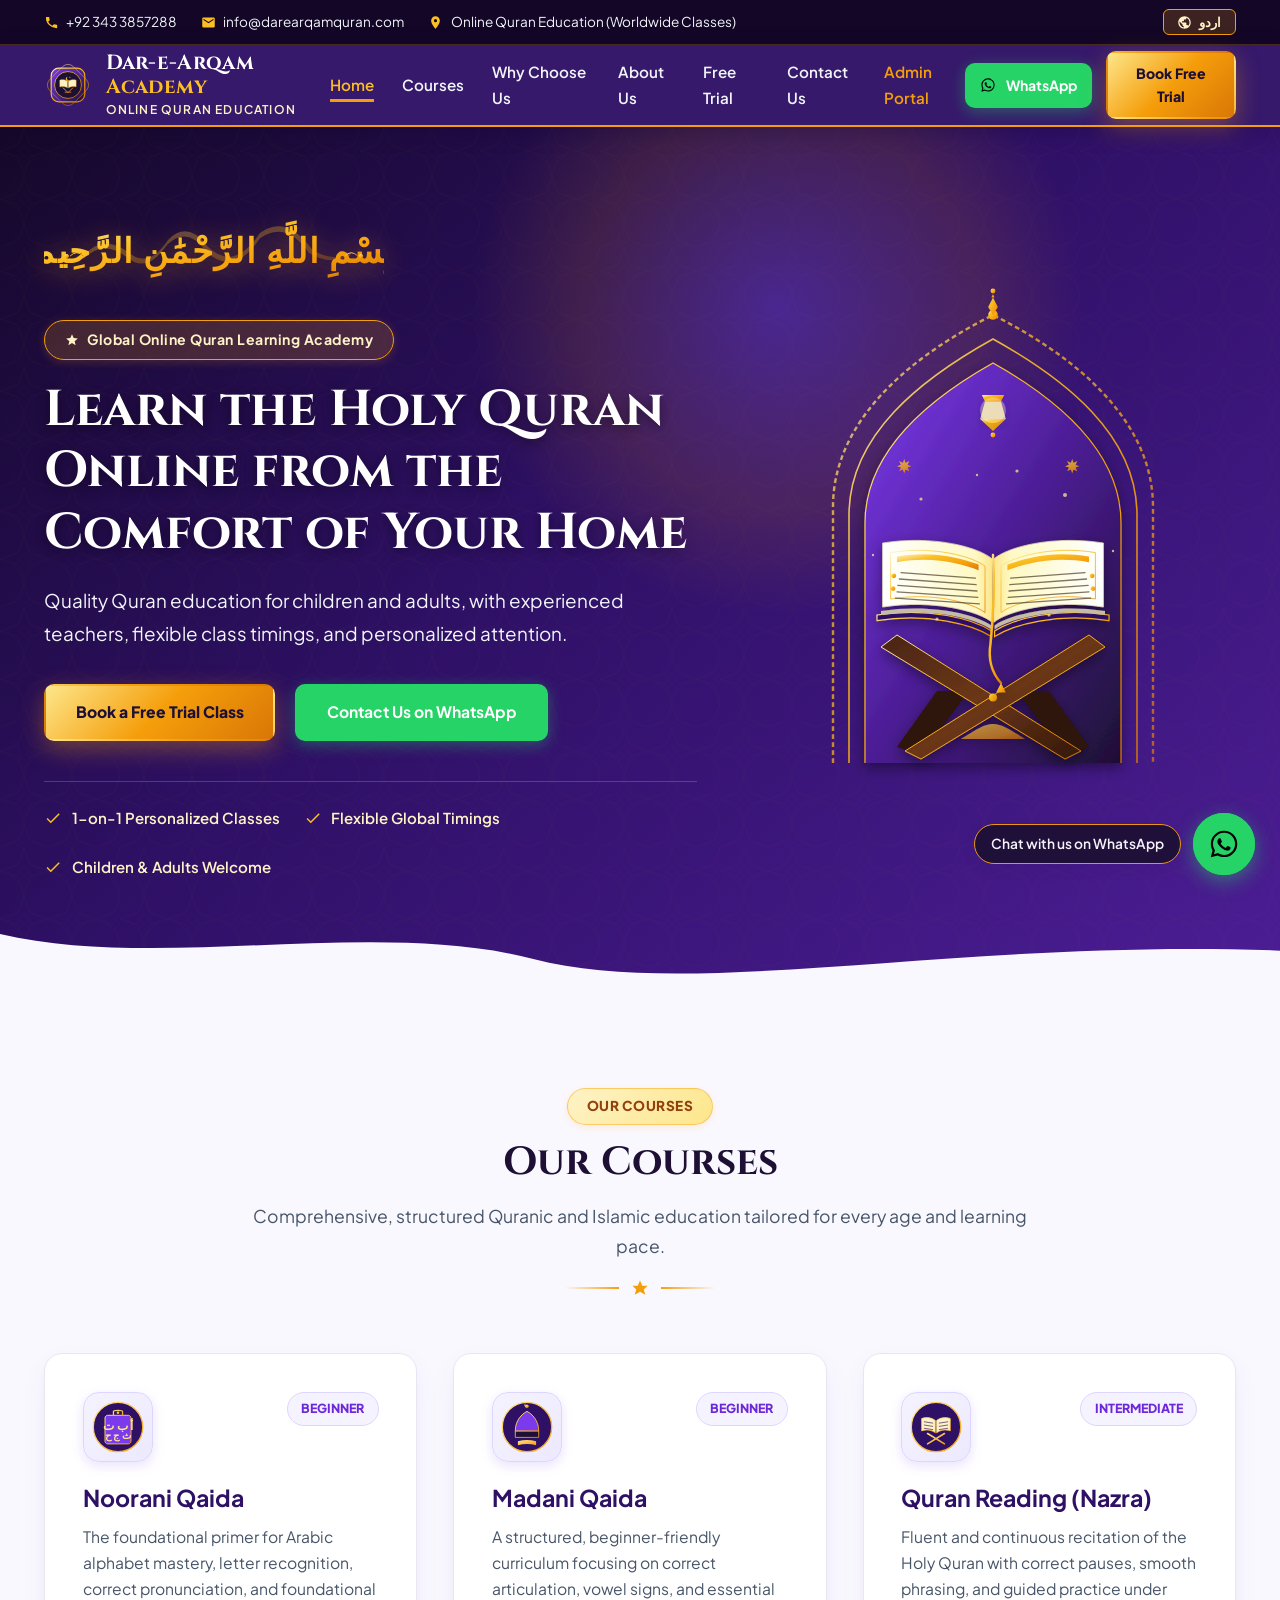
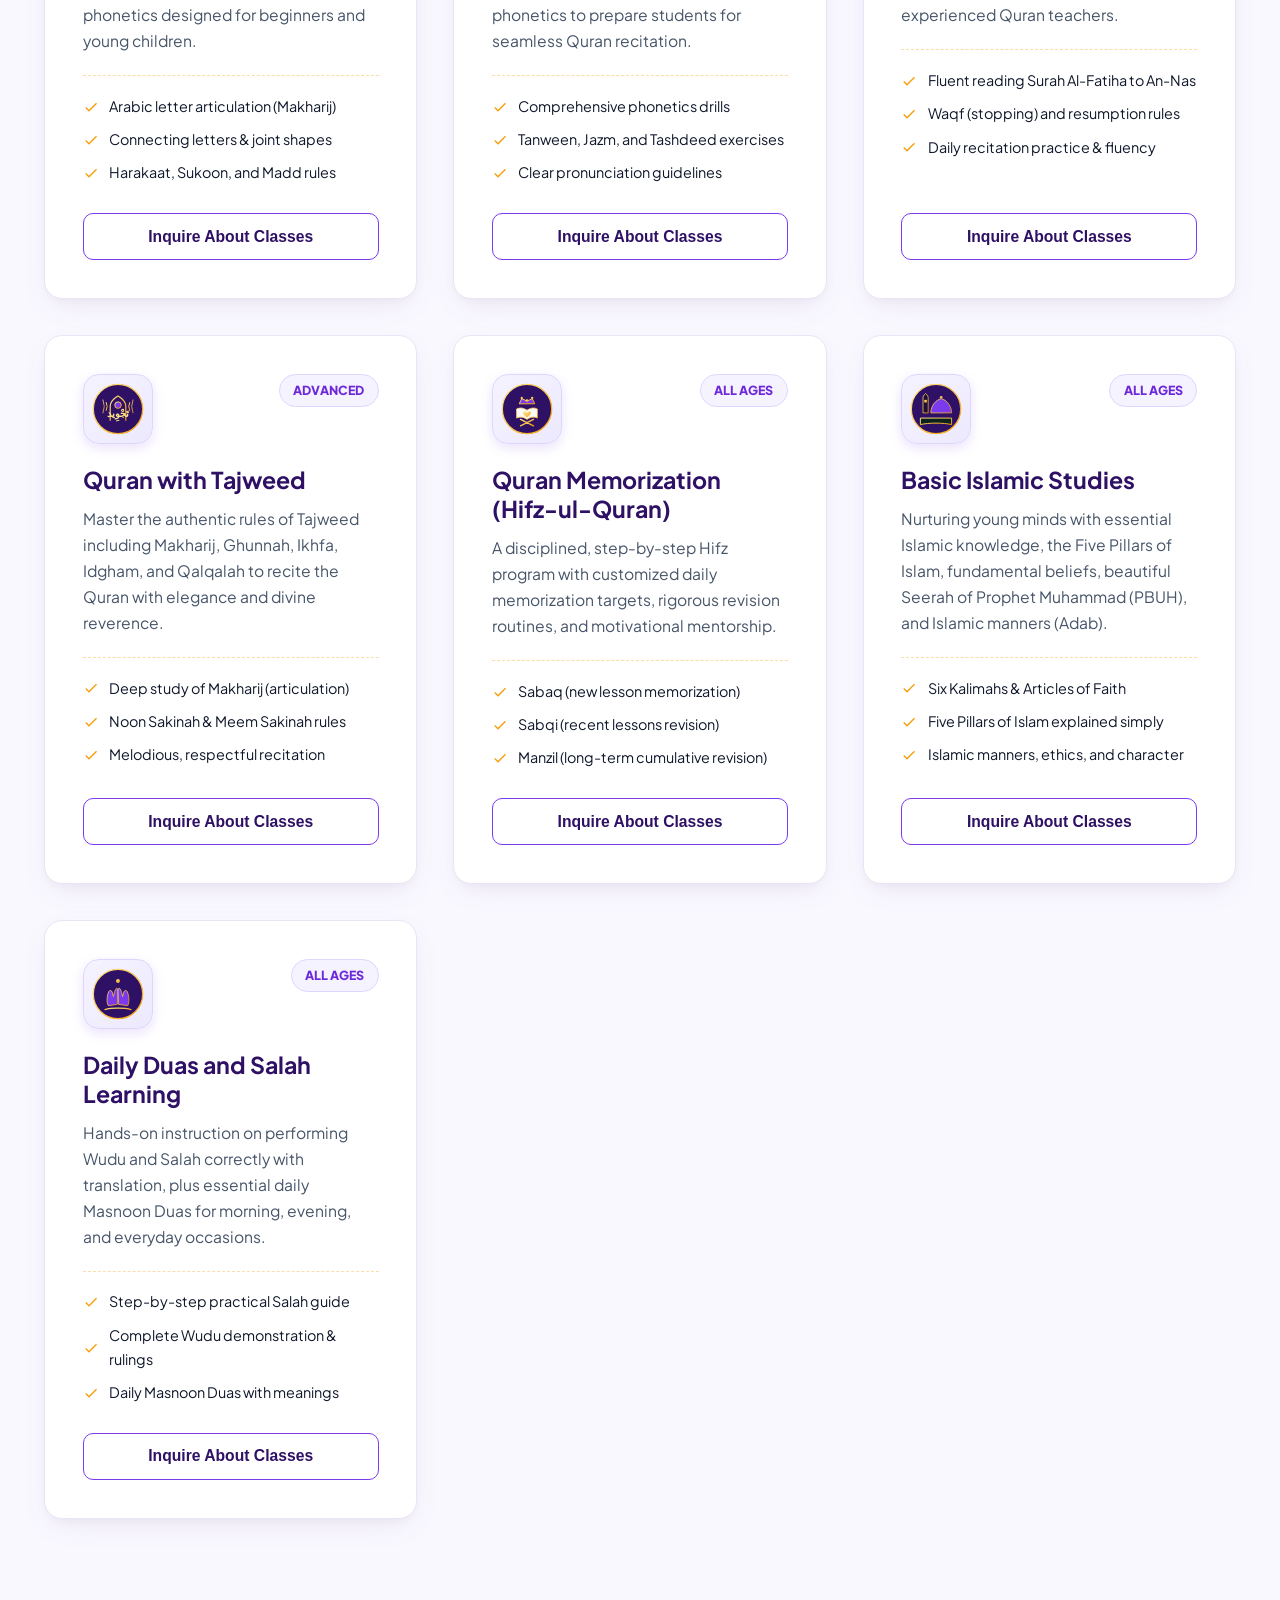
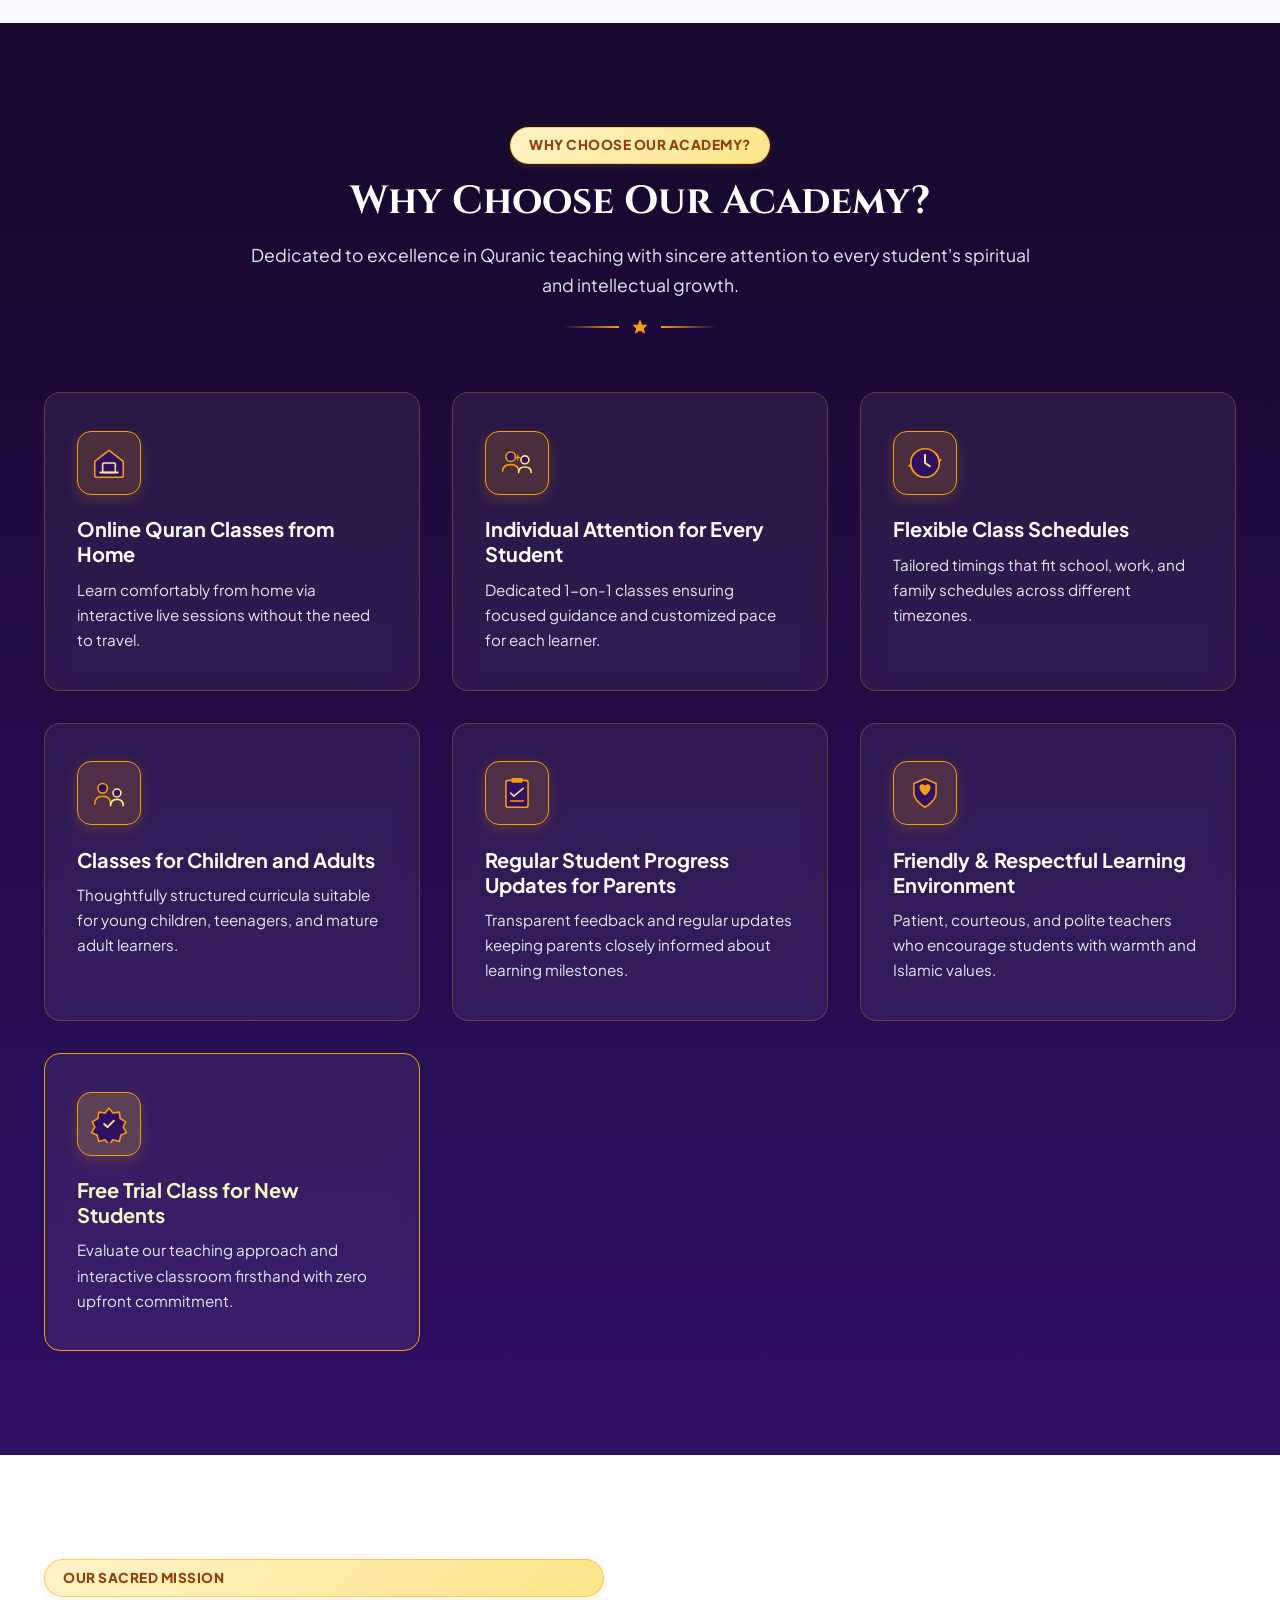
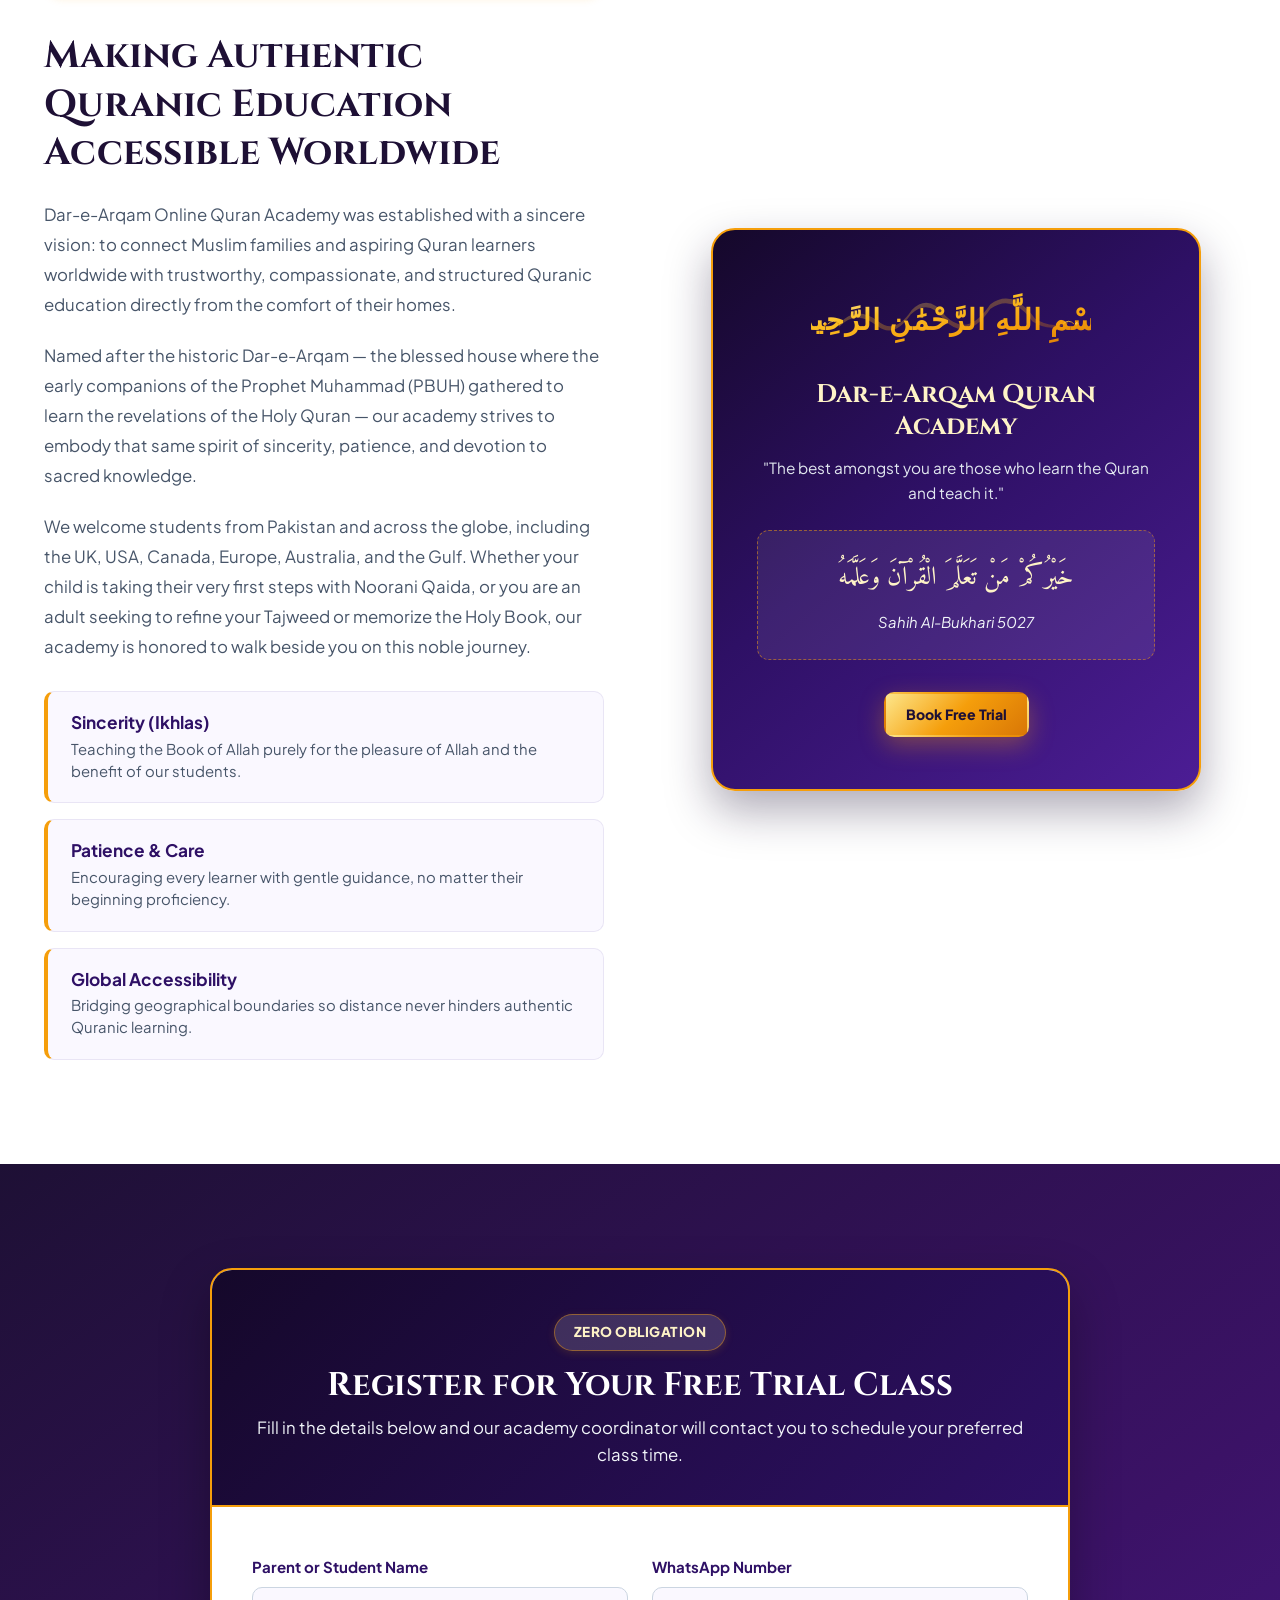
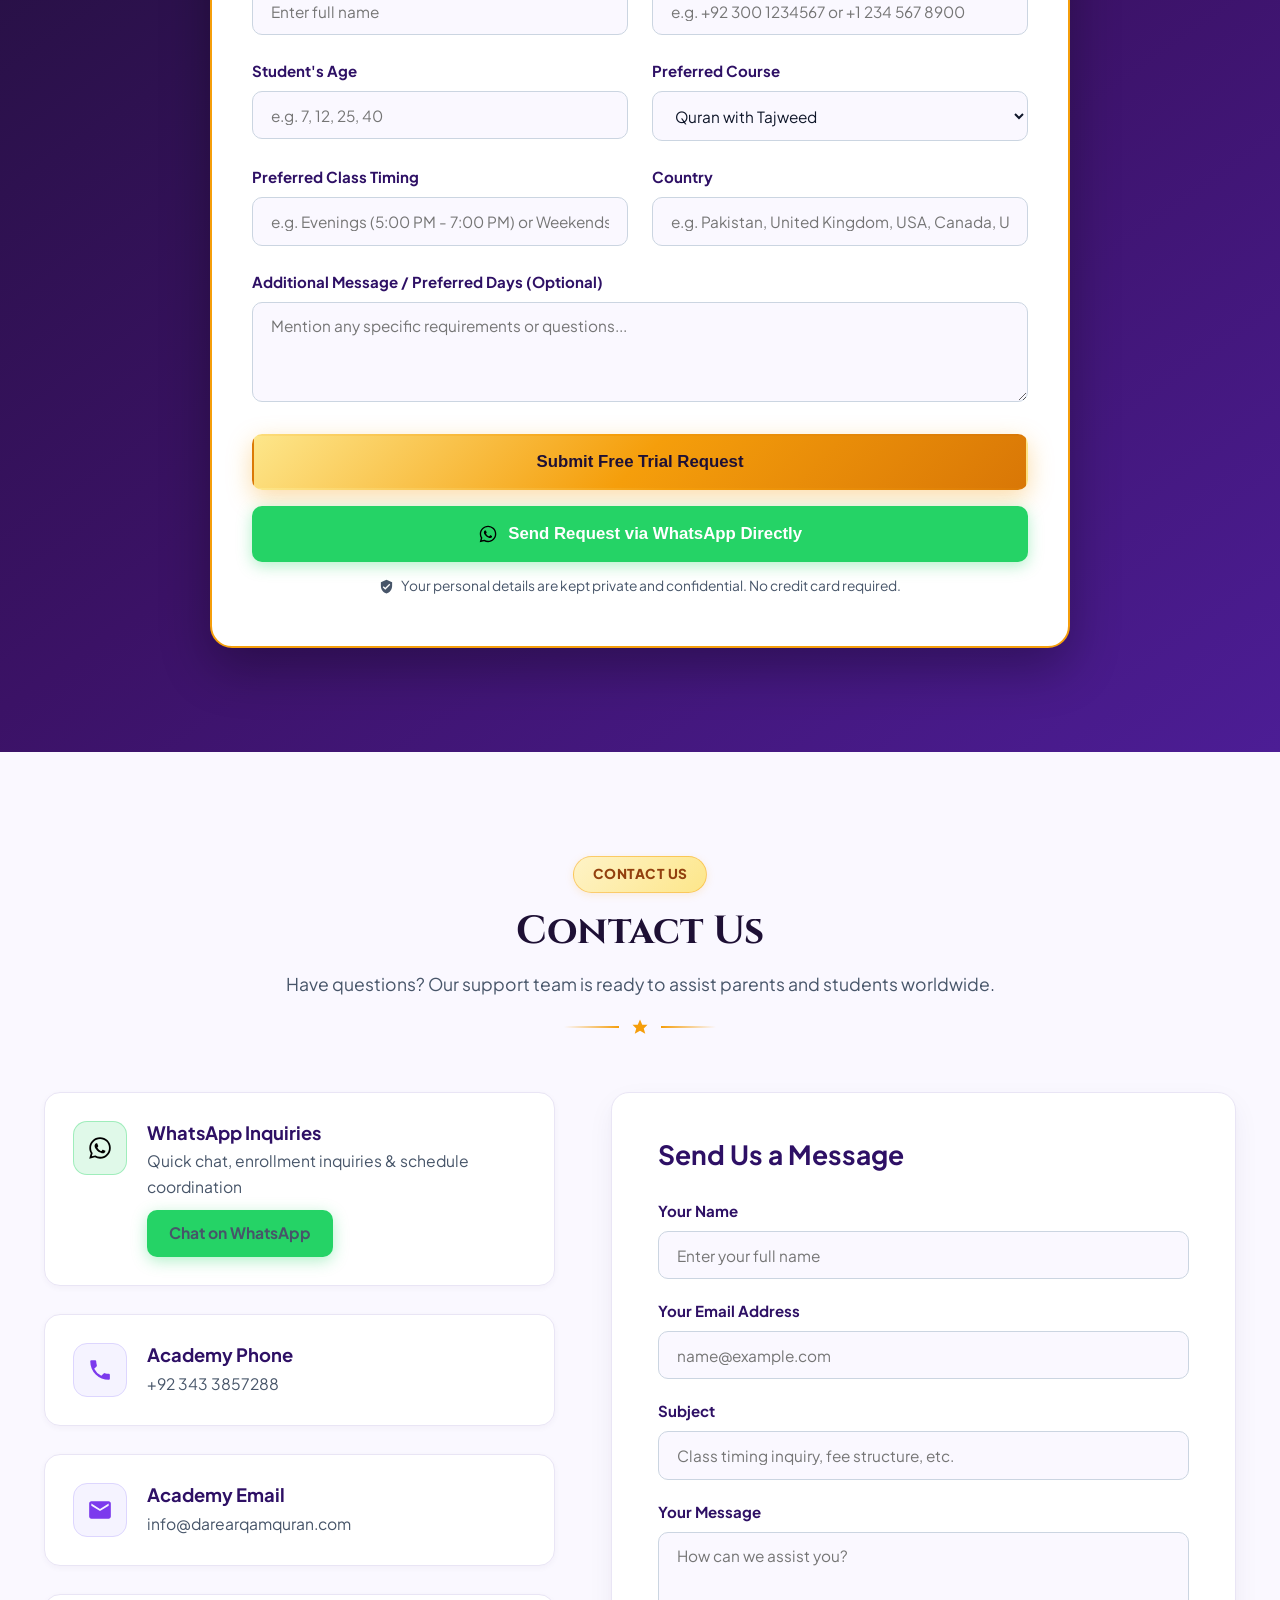
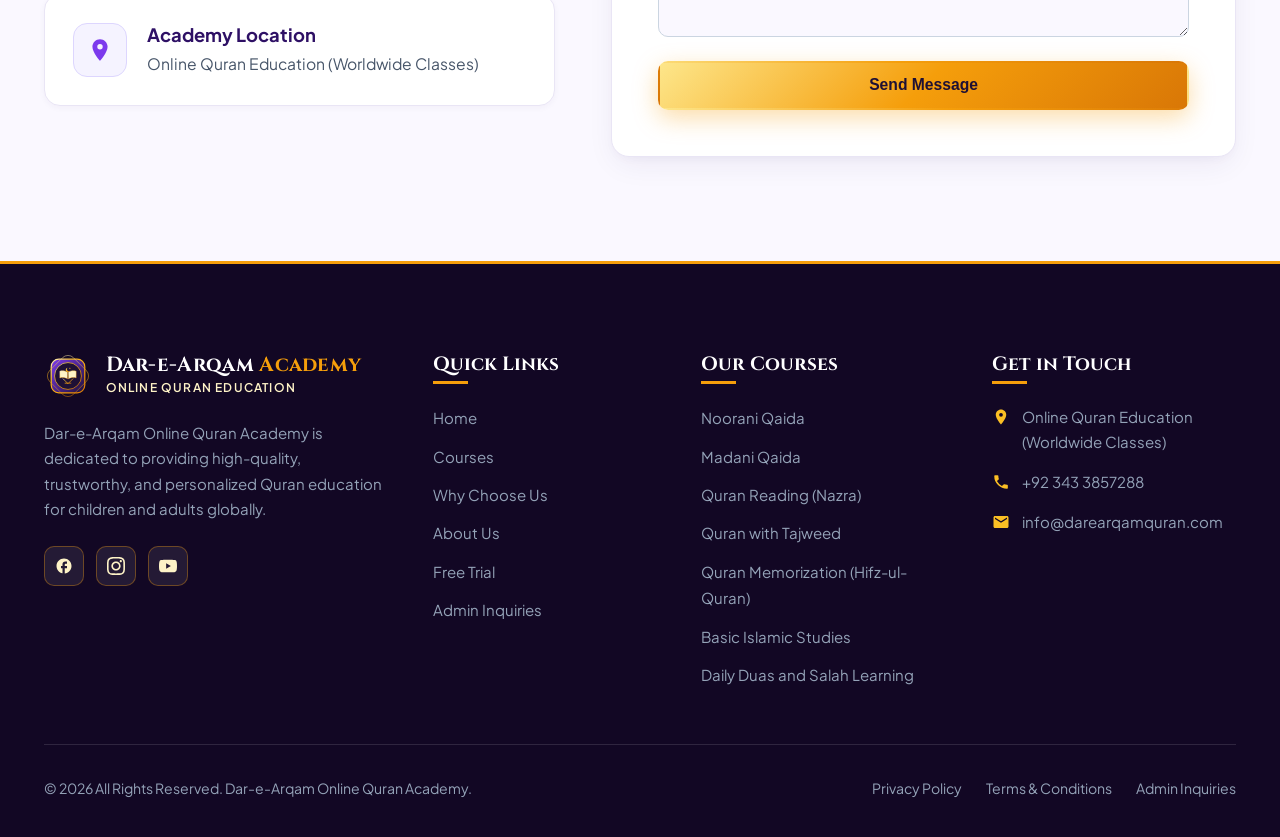
==== commit 1b056c1c: "Update cache-busting version for instant purple theme refresh" ====
--- a/index.html
+++ b/index.html
@@ -26,9 +26,9 @@
   <link rel="icon" type="image/svg+xml" href="assets/icons/logo-icon.svg">
 
   <!-- Stylesheets -->
-  <link rel="stylesheet" href="css/style.css">
-  <link rel="stylesheet" href="css/rtl.css">
-  <link rel="stylesheet" href="css/animations.css">
+  <link rel="stylesheet" href="css/style.css?v=purple">
+  <link rel="stylesheet" href="css/rtl.css?v=purple">
+  <link rel="stylesheet" href="css/animations.css?v=purple">
 
   <!-- Schema.org JSON-LD Structured Data for Search Engines -->
   <script type="application/ld+json">
--- a/css/style.css
+++ b/css/style.css
@@ -1,45 +1,53 @@
 /* ===================================================================
    DAR-E-ARQAM ONLINE QURAN ACADEMY - MAIN STYLESHEET
-   Colors: Dark Green, Emerald Green, White, and Gold
+   Royal Islamic Purple & Radiant Gold Palette
    =================================================================== */
 
 @import url('https://fonts.googleapis.com/css2?family=Amiri:ital,wght@0,400;0,700;1,400&family=Cinzel:wght@600;700;800&family=Noto+Nastaliq+Urdu:wght@400;700&family=Plus+Jakarta+Sans:wght@300;400;500;600;700;800&display=swap');
 
 :root {
-  /* Color Palette */
-  --color-primary-dark: #07231B;
-  --color-dark-green: #0B2B26;
-  --color-emerald: #165B4C;
-  --color-emerald-light: #1E7E6A;
-  --color-emerald-soft: #E8F3EE;
+  /* ===================================================================
+     ROYAL PURPLE & RADIANT GOLD ISLAMIC COLOR PALETTE
+     =================================================================== */
+  --color-primary-dark: #1E1035;    /* Deep Imperial Midnight Purple */
+  --color-dark-purple: #2E1065;     /* Majestic Islamic Royal Purple */
+  --color-dark-green: #2E1065;      /* Primary Heading Color (Royal Purple) */
+  --color-emerald: #7C3AED;         /* Luminous Royal Violet */
+  --color-emerald-light: #8B5CF6;   /* Electric Soft Violet */
+  --color-emerald-soft: #F5F3FF;    /* Clean Lavender Light Tint */
+  --color-emerald-border: #DDD6FE;  /* Lavender Border Tint */
   
-  --color-gold: #D4AF37;
-  --color-gold-light: #FBF0B9;
-  --color-gold-hover: #C5A059;
-  --color-gold-dark: #8F6B1D;
+  --color-gold: #F59E0B;            /* Radiant Arabic Warm Gold */
+  --color-gold-light: #FEF3C7;      /* Champagne Gold Glow */
+  --color-gold-hover: #D97706;      /* Rich Amber Gold on Hover */
+  --color-gold-dark: #B45309;       /* Deep Antique Gold */
+  --color-gold-bright: #FBBF24;     /* Shimmering Sun Gold */
   
-  --color-bg-light: #FDFBF7;
-  --color-card-bg: #FFFFFF;
-  --color-border: #E5E7EB;
-  --color-border-gold: rgba(212, 175, 55, 0.4);
+  --color-bg-light: #FAF8FF;        /* Ultra-Clean Lavender-White Background */
+  --color-bg-alt: #F5F3FF;          /* Soft Lilac Tint for Alternating Sections */
+  --color-card-bg: #FFFFFF;         /* Pure Brilliant White */
+  --color-border: #E9E5F5;          /* Crisp Subtle Border */
+  --color-border-gold: rgba(245, 158, 11, 0.45);
   
-  --color-text-main: #1E293B;
-  --color-text-muted: #526071;
-  --color-text-light: #F8FAF8;
-  --color-text-gold: #C59A27;
+  --color-text-main: #0F172A;       /* High-contrast slate for supreme readability */
+  --color-text-muted: #475569;      /* Elegant readable slate-muted */
+  --color-text-light: #F8FAFC;
+  --color-text-gold: #D97706;
 
   /* Gradients */
-  --grad-hero: linear-gradient(135deg, #07231B 0%, #0B2B26 50%, #165B4C 100%);
-  --grad-gold: linear-gradient(135deg, #FBF0B9 0%, #D4AF37 50%, #AA771C 100%);
-  --grad-gold-btn: linear-gradient(135deg, #E5C07B 0%, #D4AF37 50%, #B8860B 100%);
-  --grad-emerald: linear-gradient(135deg, #165B4C 0%, #0B2B26 100%);
+  --grad-hero: linear-gradient(140deg, #15082A 0%, #2E1065 45%, #4C1D95 100%);
+  --grad-hero-glow: radial-gradient(circle at 70% 40%, rgba(139, 92, 246, 0.28) 0%, rgba(245, 158, 11, 0.15) 45%, transparent 70%);
+  --grad-gold: linear-gradient(135deg, #FEF3C7 0%, #FBBF24 35%, #F59E0B 70%, #D97706 100%);
+  --grad-gold-btn: linear-gradient(135deg, #FDE68A 0%, #F59E0B 50%, #D97706 100%);
+  --grad-purple: linear-gradient(135deg, #7C3AED 0%, #2E1065 100%);
+  --grad-purple-soft: linear-gradient(135deg, #F5F3FF 0%, #EDE9FE 100%);
 
   /* Shadows */
-  --shadow-sm: 0 2px 4px rgba(0, 0, 0, 0.05);
-  --shadow-md: 0 4px 14px rgba(11, 43, 38, 0.08);
-  --shadow-lg: 0 10px 25px rgba(11, 43, 38, 0.12);
-  --shadow-gold: 0 6px 20px rgba(212, 175, 55, 0.28);
-  --shadow-card: 0 8px 24px rgba(7, 35, 27, 0.06);
+  --shadow-sm: 0 2px 6px rgba(46, 16, 101, 0.04);
+  --shadow-md: 0 6px 18px rgba(46, 16, 101, 0.08);
+  --shadow-lg: 0 16px 36px rgba(30, 16, 53, 0.14);
+  --shadow-gold: 0 8px 25px rgba(245, 158, 11, 0.35);
+  --shadow-card: 0 10px 30px -4px rgba(46, 16, 101, 0.07), 0 4px 10px -2px rgba(46, 16, 101, 0.03);
 
   /* Fonts */
   --font-sans: 'Plus Jakarta Sans', -apple-system, BlinkMacSystemFont, 'Segoe UI', Roboto, sans-serif;
@@ -82,7 +90,7 @@
 
 /* Typography Helpers */
 h1, h2, h3, h4, h5, h6 {
-  color: var(--color-dark-green);
+  color: var(--color-dark-purple);
   font-weight: 700;
   line-height: 1.25;
 }
@@ -109,21 +117,22 @@
   display: inline-flex;
   align-items: center;
   gap: 0.5rem;
-  background: rgba(212, 175, 55, 0.12);
-  color: var(--color-gold-dark);
-  border: 1px solid var(--color-border-gold);
-  padding: 0.35rem 1rem;
+  background: linear-gradient(135deg, #FEF3C7 0%, #FDE68A 100%);
+  color: #92400E;
+  border: 1px solid rgba(245, 158, 11, 0.45);
+  padding: 0.4rem 1.15rem;
   border-radius: 50px;
   font-size: 0.85rem;
-  font-weight: 700;
+  font-weight: 800;
   letter-spacing: 0.5px;
   text-transform: uppercase;
   margin-bottom: 0.85rem;
+  box-shadow: 0 2px 8px rgba(245, 158, 11, 0.15);
 }
 
 .section-title {
   font-family: var(--font-serif);
-  font-size: 2.35rem;
+  font-size: 2.45rem;
   color: var(--color-primary-dark);
   margin-bottom: 0.9rem;
   position: relative;
@@ -131,7 +140,7 @@
 
 .section-subtitle {
   color: var(--color-text-muted);
-  font-size: 1.08rem;
+  font-size: 1.1rem;
   line-height: 1.7;
 }
 
@@ -140,14 +149,14 @@
   align-items: center;
   justify-content: center;
   gap: 0.75rem;
-  margin: 1rem auto 0;
+  margin: 1.1rem auto 0;
 }
 
 .arch-divider::before,
 .arch-divider::after {
   content: "";
-  height: 1px;
-  width: 50px;
+  height: 2px;
+  width: 55px;
   background: linear-gradient(to right, transparent, var(--color-gold));
 }
 
@@ -156,8 +165,8 @@
 }
 
 .arch-divider-icon {
-  width: 16px;
-  height: 16px;
+  width: 18px;
+  height: 18px;
   color: var(--color-gold);
 }
 
@@ -172,7 +181,7 @@
   padding: 0.85rem 1.85rem;
   font-size: 0.98rem;
   font-weight: 700;
-  border-radius: 8px;
+  border-radius: 10px;
   cursor: pointer;
   border: 2px solid transparent;
   transition: var(--transition-smooth);
@@ -183,13 +192,14 @@
 
 .btn-gold {
   background: var(--grad-gold-btn);
-  color: #07231B;
+  color: #1E1035;
+  font-weight: 800;
   box-shadow: var(--shadow-gold);
 }
 
 .btn-gold:hover {
   transform: translateY(-2px);
-  box-shadow: 0 10px 25px rgba(212, 175, 55, 0.45);
+  box-shadow: 0 12px 28px rgba(245, 158, 11, 0.5);
   color: #000;
 }
 
@@ -197,6 +207,7 @@
   background-color: #25D366;
   color: #FFFFFF;
   box-shadow: 0 4px 15px rgba(37, 211, 102, 0.35);
+  font-weight: 700;
 }
 
 .btn-whatsapp:hover {
@@ -209,27 +220,32 @@
 .btn-outline-gold {
   background: transparent;
   border-color: var(--color-gold);
-  color: var(--color-gold);
+  color: #D97706;
+  font-weight: 700;
 }
 
 .btn-outline-gold:hover {
-  background: var(--color-gold);
-  color: #07231B;
+  background: var(--grad-gold-btn);
+  color: #1E1035;
+  border-color: transparent;
 }
 
 .btn-outline-dark {
-  background: transparent;
-  border-color: var(--color-emerald);
-  color: var(--color-emerald);
+  background: #FFFFFF;
+  border: 1.5px solid var(--color-emerald);
+  color: var(--color-dark-purple);
+  font-weight: 700;
 }
 
 .btn-outline-dark:hover {
-  background: var(--color-emerald);
-  color: #FFFFFF;
+  background: var(--color-dark-purple);
+  color: #FFFFFF;
+  border-color: var(--color-dark-purple);
+  box-shadow: 0 4px 14px rgba(46, 16, 101, 0.25);
 }
 
 .btn-sm {
-  padding: 0.55rem 1.15rem;
+  padding: 0.55rem 1.25rem;
   font-size: 0.88rem;
 }
 
@@ -237,11 +253,11 @@
    TOP ANNOUNCEMENT BAR
    =================================================================== */
 .top-bar {
-  background-color: var(--color-primary-dark);
-  color: var(--color-gold-light);
-  font-size: 0.84rem;
-  padding: 0.5rem 0;
-  border-bottom: 1px solid rgba(212, 175, 55, 0.2);
+  background-color: #130626;
+  color: #FEF3C7;
+  font-size: 0.85rem;
+  padding: 0.55rem 0;
+  border-bottom: 1px solid rgba(245, 158, 11, 0.25);
 }
 
 .top-bar-content {
@@ -260,18 +276,18 @@
 .top-item {
   display: inline-flex;
   align-items: center;
-  gap: 0.4rem;
-  color: #E2E8F0;
+  gap: 0.45rem;
+  color: #F1F5F9;
 }
 
 .top-item svg {
-  color: var(--color-gold);
+  color: var(--color-gold-bright);
   width: 15px;
   height: 15px;
 }
 
 .top-item a:hover {
-  color: var(--color-gold);
+  color: var(--color-gold-bright);
 }
 
 .top-bar-actions {
@@ -284,13 +300,13 @@
 .lang-toggle-btn {
   display: inline-flex;
   align-items: center;
-  gap: 0.4rem;
-  background: rgba(212, 175, 55, 0.15);
+  gap: 0.45rem;
+  background: rgba(245, 158, 11, 0.18);
   border: 1px solid var(--color-gold);
   color: var(--color-gold-light);
-  padding: 0.25rem 0.75rem;
-  border-radius: 4px;
-  font-size: 0.82rem;
+  padding: 0.3rem 0.85rem;
+  border-radius: 6px;
+  font-size: 0.84rem;
   font-weight: 700;
   cursor: pointer;
   transition: var(--transition-smooth);
@@ -298,7 +314,7 @@
 
 .lang-toggle-btn:hover {
   background: var(--color-gold);
-  color: #07231B;
+  color: #1E1035;
 }
 
 /* ===================================================================
@@ -308,16 +324,17 @@
   position: sticky;
   top: 0;
   z-index: 999;
-  background: rgba(11, 43, 38, 0.96);
-  backdrop-filter: blur(12px);
-  -webkit-backdrop-filter: blur(12px);
-  border-bottom: 2px solid var(--color-gold);
+  background: rgba(46, 16, 101, 0.96);
+  backdrop-filter: blur(14px);
+  -webkit-backdrop-filter: blur(14px);
+  border-bottom: 2.5px solid var(--color-gold);
+  box-shadow: 0 4px 20px rgba(19, 6, 38, 0.25);
   transition: var(--transition-smooth);
 }
 
 .main-nav.scrolled {
-  background: rgba(7, 35, 27, 0.98);
-  box-shadow: 0 4px 20px rgba(0, 0, 0, 0.25);
+  background: rgba(21, 8, 42, 0.98);
+  box-shadow: 0 6px 24px rgba(0, 0, 0, 0.35);
 }
 
 .nav-container {
@@ -348,7 +365,7 @@
 
 .brand-title {
   font-family: var(--font-serif);
-  font-size: 1.25rem;
+  font-size: 1.28rem;
   font-weight: 700;
   color: #FFFFFF;
   letter-spacing: 0.3px;
@@ -356,14 +373,15 @@
 }
 
 .brand-title span {
-  color: var(--color-gold);
+  color: var(--color-gold-bright);
 }
 
 .brand-sub {
   font-size: 0.75rem;
   color: var(--color-gold-light);
   text-transform: uppercase;
-  letter-spacing: 1px;
+  letter-spacing: 1.2px;
+  font-weight: 600;
 }
 
 /* Nav Menu Links */
@@ -375,9 +393,9 @@
 }
 
 .nav-link {
-  color: #E2E8F0;
+  color: #F1F5F9;
   font-weight: 600;
-  font-size: 0.94rem;
+  font-size: 0.95rem;
   position: relative;
   padding: 0.5rem 0;
 }
@@ -388,14 +406,14 @@
   bottom: 0;
   left: 0;
   width: 0;
-  height: 2px;
+  height: 2.5px;
   background: var(--color-gold);
   transition: var(--transition-smooth);
 }
 
 .nav-link:hover,
 .nav-link.active {
-  color: var(--color-gold);
+  color: var(--color-gold-bright);
 }
 
 .nav-link:hover::after,
@@ -435,12 +453,12 @@
   position: fixed;
   top: 0;
   right: -100%;
-  width: 300px;
+  width: 310px;
   height: 100vh;
-  background: #0B2B26;
+  background: #1E1035;
   z-index: 1001;
   padding: 2.5rem 2rem;
-  box-shadow: -5px 0 25px rgba(0, 0, 0, 0.4);
+  box-shadow: -5px 0 30px rgba(0, 0, 0, 0.5);
   transition: right 0.35s ease-in-out;
   display: flex;
   flex-direction: column;
@@ -456,7 +474,7 @@
   align-items: center;
   justify-content: space-between;
   margin-bottom: 2rem;
-  border-bottom: 1px solid rgba(212, 175, 55, 0.2);
+  border-bottom: 1px solid rgba(245, 158, 11, 0.25);
   padding-bottom: 1rem;
 }
 
@@ -483,7 +501,7 @@
 }
 
 .mobile-nav-links a:hover {
-  color: var(--color-gold);
+  color: var(--color-gold-bright);
 }
 
 .drawer-backdrop {
@@ -492,7 +510,7 @@
   left: 0;
   width: 100vw;
   height: 100vh;
-  background: rgba(0, 0, 0, 0.6);
+  background: rgba(0, 0, 0, 0.65);
   z-index: 1000;
   display: none;
 }
@@ -508,8 +526,20 @@
   position: relative;
   background: var(--grad-hero);
   color: #FFFFFF;
-  padding: 4.5rem 0 6rem;
+  padding: 5rem 0 6.5rem;
   overflow: hidden;
+}
+
+.hero-section::before {
+  content: "";
+  position: absolute;
+  top: -15%;
+  right: 15%;
+  width: 620px;
+  height: 620px;
+  background: radial-gradient(circle, rgba(139, 92, 246, 0.3) 0%, rgba(245, 158, 11, 0.12) 45%, transparent 70%);
+  pointer-events: none;
+  z-index: 1;
 }
 
 /* Geometric Pattern Background Overlay */
@@ -522,7 +552,7 @@
   background-image: url('../assets/patterns/geometric-pattern.svg');
   background-repeat: repeat;
   background-size: 120px 120px;
-  opacity: 0.18;
+  opacity: 0.15;
   pointer-events: none;
 }
 
@@ -544,7 +574,7 @@
 .bismillah-hero-wrap {
   max-width: 380px;
   margin-bottom: 0.5rem;
-  filter: drop-shadow(0 2px 8px rgba(212, 175, 55, 0.3));
+  filter: drop-shadow(0 4px 14px rgba(245, 158, 11, 0.45));
 }
 
 .hero-tag {
@@ -552,22 +582,23 @@
   align-items: center;
   gap: 0.5rem;
   width: fit-content;
-  background: rgba(212, 175, 55, 0.15);
+  background: rgba(245, 158, 11, 0.18);
   border: 1px solid var(--color-gold);
-  color: var(--color-gold-light);
-  padding: 0.4rem 1.15rem;
+  color: #FEF3C7;
+  padding: 0.45rem 1.25rem;
   border-radius: 50px;
-  font-size: 0.85rem;
+  font-size: 0.88rem;
   font-weight: 700;
   letter-spacing: 0.5px;
+  box-shadow: 0 2px 10px rgba(245, 158, 11, 0.2);
 }
 
 .hero-title {
   font-family: var(--font-serif);
-  font-size: 3.1rem;
-  color: #FFFFFF;
-  line-height: 1.2;
-  text-shadow: 0 2px 10px rgba(0, 0, 0, 0.35);
+  font-size: 3.15rem;
+  color: #FFFFFF;
+  line-height: 1.22;
+  text-shadow: 0 3px 12px rgba(0, 0, 0, 0.45);
 }
 
 .hero-title span {
@@ -579,7 +610,7 @@
 .hero-subtitle {
   font-size: 1.18rem;
   line-height: 1.75;
-  color: #E2E8F0;
+  color: #F1F5F9;
   max-width: 620px;
 }
 
@@ -598,20 +629,20 @@
   gap: 1.5rem;
   margin-top: 1.25rem;
   padding-top: 1.5rem;
-  border-top: 1px solid rgba(255, 255, 255, 0.15);
+  border-top: 1px solid rgba(255, 255, 255, 0.18);
 }
 
 .highlight-item {
   display: flex;
   align-items: center;
   gap: 0.6rem;
-  font-size: 0.92rem;
-  color: var(--color-gold-light);
+  font-size: 0.94rem;
+  color: #FEF3C7;
   font-weight: 600;
 }
 
 .highlight-item svg {
-  color: var(--color-gold);
+  color: var(--color-gold-bright);
   width: 18px;
   height: 18px;
   flex-shrink: 0;
@@ -627,7 +658,7 @@
 
 .hero-quran-arch-card {
   width: 100%;
-  max-width: 480px;
+  max-width: 490px;
   border-radius: 20px;
   position: relative;
   animation: floatSubtle 6s ease-in-out infinite;
@@ -659,7 +690,7 @@
    COURSES SECTION
    =================================================================== */
 .courses-section {
-  padding: 6rem 0;
+  padding: 6.5rem 0;
   background-color: var(--color-bg-light);
   position: relative;
 }
@@ -667,15 +698,15 @@
 .courses-grid {
   display: grid;
   grid-template-columns: repeat(auto-fit, minmax(340px, 1fr));
-  gap: 2rem;
+  gap: 2.25rem;
 }
 
 .course-card {
   background: var(--color-card-bg);
-  border-radius: 16px;
-  border: 1px solid rgba(212, 175, 55, 0.25);
+  border-radius: 18px;
+  border: 1.5px solid #E9E5F5;
   box-shadow: var(--shadow-card);
-  padding: 2.25rem;
+  padding: 2.35rem;
   display: flex;
   flex-direction: column;
   justify-content: space-between;
@@ -690,16 +721,16 @@
   top: 0;
   left: 0;
   width: 100%;
-  height: 5px;
+  height: 4px;
   background: var(--grad-gold);
   opacity: 0;
   transition: var(--transition-smooth);
 }
 
 .course-card:hover {
-  transform: translateY(-7px);
-  box-shadow: var(--shadow-lg);
-  border-color: var(--color-gold);
+  transform: translateY(-8px);
+  box-shadow: 0 20px 40px rgba(46, 16, 101, 0.12);
+  border-color: rgba(245, 158, 11, 0.6);
 }
 
 .course-card:hover::before {
@@ -714,36 +745,38 @@
 }
 
 .course-icon-wrap {
-  width: 68px;
-  height: 68px;
-  border-radius: 14px;
+  width: 70px;
+  height: 70px;
+  border-radius: 16px;
   display: flex;
   align-items: center;
   justify-content: center;
-  background: rgba(11, 43, 38, 0.05);
-  border: 1px solid var(--color-border-gold);
-  padding: 6px;
+  background: linear-gradient(135deg, #F5F3FF 0%, #EDE9FE 100%);
+  border: 1.5px solid #DDD6FE;
+  padding: 8px;
+  box-shadow: 0 4px 12px rgba(124, 58, 237, 0.15);
 }
 
 .course-badge {
-  font-size: 0.76rem;
-  font-weight: 700;
+  font-size: 0.78rem;
+  font-weight: 800;
   text-transform: uppercase;
-  padding: 0.3rem 0.75rem;
+  padding: 0.35rem 0.85rem;
   border-radius: 50px;
-  background: var(--color-emerald-soft);
-  color: var(--color-emerald);
+  background: #F5F3FF;
+  color: #6D28D9;
+  border: 1px solid #DDD6FE;
 }
 
 .course-title {
   font-size: 1.45rem;
-  color: var(--color-primary-dark);
+  color: var(--color-dark-purple);
   margin-bottom: 0.75rem;
   font-weight: 700;
 }
 
 .course-desc {
-  font-size: 0.96rem;
+  font-size: 0.98rem;
   color: var(--color-text-muted);
   line-height: 1.65;
   margin-bottom: 1.35rem;
@@ -752,25 +785,25 @@
 .course-topics-list {
   list-style: none;
   margin-bottom: 1.75rem;
-  border-top: 1px dashed rgba(212, 175, 55, 0.3);
+  border-top: 1px dashed rgba(245, 158, 11, 0.35);
   padding-top: 1.15rem;
   display: flex;
   flex-direction: column;
-  gap: 0.55rem;
+  gap: 0.6rem;
 }
 
 .course-topic-item {
   display: flex;
   align-items: center;
   gap: 0.65rem;
-  font-size: 0.88rem;
+  font-size: 0.9rem;
   color: var(--color-text-main);
 }
 
 .course-topic-item svg {
   color: var(--color-gold);
-  width: 15px;
-  height: 15px;
+  width: 16px;
+  height: 16px;
   flex-shrink: 0;
 }
 
@@ -787,7 +820,7 @@
    =================================================================== */
 .why-us-section {
   padding: 6.5rem 0;
-  background: linear-gradient(180deg, #07231B 0%, #0B2B26 100%);
+  background: linear-gradient(180deg, #15082A 0%, #2E1065 100%);
   color: #FFFFFF;
   position: relative;
   overflow: hidden;
@@ -798,7 +831,7 @@
 }
 
 .why-us-section .section-subtitle {
-  color: #CBD5E1;
+  color: #E2E8F0;
 }
 
 .why-grid {
@@ -810,33 +843,34 @@
 }
 
 .why-card {
-  background: rgba(255, 255, 255, 0.04);
-  border: 1px solid rgba(212, 175, 55, 0.25);
+  background: rgba(255, 255, 255, 0.06);
+  border: 1px solid rgba(245, 158, 11, 0.28);
+  border-radius: 16px;
+  padding: 2.35rem 2rem;
+  transition: var(--transition-smooth);
+  position: relative;
+  backdrop-filter: blur(10px);
+}
+
+.why-card:hover {
+  transform: translateY(-6px);
+  background: rgba(255, 255, 255, 0.1);
+  border-color: var(--color-gold);
+  box-shadow: 0 16px 36px rgba(0, 0, 0, 0.35), 0 0 20px rgba(245, 158, 11, 0.2);
+}
+
+.why-icon-box {
+  width: 64px;
+  height: 64px;
   border-radius: 14px;
-  padding: 2.25rem 1.85rem;
-  transition: var(--transition-smooth);
-  position: relative;
-  backdrop-filter: blur(8px);
-}
-
-.why-card:hover {
-  transform: translateY(-5px);
-  background: rgba(255, 255, 255, 0.08);
-  border-color: var(--color-gold);
-  box-shadow: 0 10px 25px rgba(0, 0, 0, 0.3);
-}
-
-.why-icon-box {
-  width: 60px;
-  height: 60px;
-  border-radius: 12px;
-  background: rgba(212, 175, 55, 0.12);
-  border: 1px solid var(--color-gold);
+  background: rgba(245, 158, 11, 0.16);
+  border: 1.5px solid var(--color-gold);
   display: flex;
   align-items: center;
   justify-content: center;
-  margin-bottom: 1.25rem;
+  margin-bottom: 1.35rem;
   color: var(--color-gold);
+  box-shadow: 0 4px 14px rgba(245, 158, 11, 0.2);
 }
 
 .why-card-title {
@@ -846,8 +880,8 @@
 }
 
 .why-card-desc {
-  font-size: 0.94rem;
-  color: #CBD5E1;
+  font-size: 0.95rem;
+  color: #E2E8F0;
   line-height: 1.65;
 }
 
@@ -897,21 +931,21 @@
   display: flex;
   align-items: flex-start;
   gap: 1rem;
-  background: var(--color-bg-light);
-  border: 1px solid rgba(212, 175, 55, 0.2);
+  background: #FAF8FF;
+  border: 1px solid #E9E5F5;
   border-left: 4px solid var(--color-gold);
-  padding: 1.15rem 1.35rem;
-  border-radius: 8px;
+  padding: 1.25rem 1.45rem;
+  border-radius: 10px;
 }
 
 .value-item h4 {
   font-size: 1.08rem;
-  color: var(--color-dark-green);
+  color: var(--color-dark-purple);
   margin-bottom: 0.25rem;
 }
 
 .value-item p {
-  font-size: 0.92rem;
+  font-size: 0.93rem;
   color: var(--color-text-muted);
   line-height: 1.5;
 }
@@ -928,39 +962,39 @@
   color: #FFFFFF;
   border: 2px solid var(--color-gold);
   border-radius: 24px;
-  padding: 3rem 2.5rem;
-  box-shadow: var(--shadow-lg);
+  padding: 3.25rem 2.75rem;
+  box-shadow: 0 20px 45px rgba(30, 16, 53, 0.35);
   text-align: center;
   position: relative;
   overflow: hidden;
-  max-width: 480px;
+  max-width: 490px;
   width: 100%;
 }
 
 .about-ornament-card .bismillah-wrap {
-  max-width: 280px;
+  max-width: 290px;
   margin: 0 auto 1.5rem;
 }
 
 .about-verse-box {
   margin-top: 1.5rem;
   padding: 1.5rem;
-  background: rgba(255, 255, 255, 0.05);
-  border: 1px dashed rgba(212, 175, 55, 0.4);
+  background: rgba(255, 255, 255, 0.08);
+  border: 1px dashed rgba(245, 158, 11, 0.5);
   border-radius: 12px;
 }
 
 .about-verse-arabic {
   font-family: var(--font-amiri);
-  font-size: 1.55rem;
-  color: var(--color-gold-light);
+  font-size: 1.6rem;
+  color: #FEF3C7;
   line-height: 1.8;
   margin-bottom: 0.6rem;
 }
 
 .about-verse-trans {
-  font-size: 0.92rem;
-  color: #E2E8F0;
+  font-size: 0.93rem;
+  color: #F1F5F9;
   font-style: italic;
 }
 
@@ -969,7 +1003,7 @@
    =================================================================== */
 .trial-section {
   padding: 6.5rem 0;
-  background: linear-gradient(135deg, #07231B 0%, #0F4C3A 100%);
+  background: linear-gradient(145deg, #1E1035 0%, #3B1266 55%, #4C1D95 100%);
   color: #FFFFFF;
   position: relative;
 }
@@ -978,17 +1012,17 @@
   max-width: 860px;
   margin: 0 auto;
   background: #FFFFFF;
-  border-radius: 20px;
+  border-radius: 22px;
   color: var(--color-text-main);
-  box-shadow: 0 15px 40px rgba(0, 0, 0, 0.35);
-  border: 2px solid var(--color-gold);
+  box-shadow: 0 20px 50px rgba(0, 0, 0, 0.3);
+  border: 2.5px solid var(--color-gold);
   overflow: hidden;
 }
 
 .trial-header-banner {
-  background: var(--grad-hero);
-  color: #FFFFFF;
-  padding: 2.5rem 2.5rem 2rem;
+  background: linear-gradient(135deg, #15082A 0%, #2E1065 100%);
+  color: #FFFFFF;
+  padding: 2.75rem 2.5rem 2.25rem;
   text-align: center;
   border-bottom: 2px solid var(--color-gold);
 }
@@ -996,13 +1030,13 @@
 .trial-header-banner h3 {
   color: #FFFFFF;
   font-family: var(--font-serif);
-  font-size: 1.95rem;
+  font-size: 2.05rem;
   margin-bottom: 0.5rem;
 }
 
 .trial-header-banner p {
-  color: #E2E8F0;
-  font-size: 1.02rem;
+  color: #F1F5F9;
+  font-size: 1.05rem;
 }
 
 .trial-form-body {
@@ -1026,20 +1060,20 @@
 }
 
 .form-label {
-  font-size: 0.92rem;
+  font-size: 0.94rem;
   font-weight: 700;
-  color: var(--color-dark-green);
+  color: var(--color-dark-purple);
 }
 
 .form-control {
   width: 100%;
   padding: 0.85rem 1.15rem;
-  border: 1.5px solid var(--color-border);
-  border-radius: 8px;
+  border: 1.5px solid #CBD5E1;
+  border-radius: 10px;
   font-family: inherit;
   font-size: 0.96rem;
   color: var(--color-text-main);
-  background-color: #F8FAF8;
+  background-color: #FAF8FF;
   transition: var(--transition-smooth);
 }
 
@@ -1047,7 +1081,7 @@
   outline: none;
   border-color: var(--color-emerald);
   background-color: #FFFFFF;
-  box-shadow: 0 0 0 3px rgba(22, 91, 76, 0.15);
+  box-shadow: 0 0 0 3px rgba(124, 58, 237, 0.2);
 }
 
 select.form-control {
@@ -1074,13 +1108,13 @@
 
 .form-guarantee {
   text-align: center;
-  font-size: 0.84rem;
+  font-size: 0.86rem;
   color: var(--color-text-muted);
   display: flex;
   align-items: center;
   justify-content: center;
-  gap: 0.4rem;
-  margin-top: 0.75rem;
+  gap: 0.45rem;
+  margin-top: 0.85rem;
 }
 
 /* ===================================================================
@@ -1105,9 +1139,9 @@
 
 .contact-info-card {
   background: #FFFFFF;
-  border: 1px solid rgba(212, 175, 55, 0.25);
-  border-radius: 14px;
-  padding: 1.65rem;
+  border: 1.5px solid #E9E5F5;
+  border-radius: 16px;
+  padding: 1.75rem;
   display: flex;
   align-items: flex-start;
   gap: 1.25rem;
@@ -1116,17 +1150,18 @@
 }
 
 .contact-info-card:hover {
-  transform: translateY(-3px);
-  border-color: var(--color-gold);
-  box-shadow: var(--shadow-md);
+  transform: translateY(-4px);
+  border-color: rgba(245, 158, 11, 0.6);
+  box-shadow: 0 14px 30px rgba(46, 16, 101, 0.1);
 }
 
 .contact-card-icon {
-  width: 52px;
-  height: 52px;
-  border-radius: 12px;
-  background: rgba(22, 91, 76, 0.1);
-  color: var(--color-emerald);
+  width: 54px;
+  height: 54px;
+  border-radius: 14px;
+  background: #F5F3FF;
+  color: #7C3AED;
+  border: 1.5px solid #DDD6FE;
   display: flex;
   align-items: center;
   justify-content: center;
@@ -1134,40 +1169,41 @@
 }
 
 .contact-card-icon.wa-icon {
-  background: rgba(37, 211, 102, 0.12);
+  background: rgba(37, 211, 102, 0.14);
   color: #25D366;
+  border-color: rgba(37, 211, 102, 0.35);
 }
 
 .contact-card-content h4 {
   font-size: 1.15rem;
-  color: var(--color-dark-green);
+  color: var(--color-dark-purple);
   margin-bottom: 0.3rem;
 }
 
 .contact-card-content p,
 .contact-card-content a {
-  font-size: 0.96rem;
+  font-size: 0.98rem;
   color: var(--color-text-muted);
 }
 
 .contact-card-content a:hover {
   color: var(--color-emerald);
-  font-weight: 600;
+  font-weight: 700;
 }
 
 /* Contact Form Card */
 .contact-form-panel {
   background: #FFFFFF;
-  border-radius: 16px;
-  border: 1px solid rgba(212, 175, 55, 0.25);
-  padding: 2.75rem;
+  border-radius: 18px;
+  border: 1.5px solid #E9E5F5;
+  padding: 2.85rem;
   box-shadow: var(--shadow-card);
 }
 
 .contact-form-panel h3 {
   font-size: 1.65rem;
   margin-bottom: 1.75rem;
-  color: var(--color-dark-green);
+  color: var(--color-dark-purple);
 }
 
 /* ===================================================================
@@ -1179,7 +1215,7 @@
   left: 0;
   width: 100vw;
   height: 100vh;
-  background: rgba(7, 35, 27, 0.75);
+  background: rgba(21, 8, 42, 0.85);
   backdrop-filter: blur(8px);
   z-index: 2000;
   display: none;
@@ -1194,24 +1230,25 @@
 
 .modal-box {
   background: #FFFFFF;
-  border-radius: 20px;
-  border: 2px solid var(--color-gold);
+  border-radius: 22px;
+  border: 2.5px solid var(--color-gold);
   max-width: 540px;
   width: 100%;
-  padding: 2.75rem 2.25rem;
+  padding: 2.85rem 2.25rem;
   text-align: center;
-  box-shadow: 0 20px 50px rgba(0, 0, 0, 0.4);
+  box-shadow: 0 24px 60px rgba(0, 0, 0, 0.45);
   position: relative;
   animation: modalScaleUp 0.3s cubic-bezier(0.16, 1, 0.3, 1);
 }
 
 .modal-icon-wrap {
-  width: 72px;
-  height: 72px;
+  width: 76px;
+  height: 76px;
   margin: 0 auto 1.5rem;
   border-radius: 50%;
-  background: #E8F3EE;
-  color: var(--color-emerald);
+  background: #F5F3FF;
+  color: #7C3AED;
+  border: 2px solid #DDD6FE;
   display: flex;
   align-items: center;
   justify-content: center;
@@ -1219,14 +1256,14 @@
 
 .modal-title {
   font-family: var(--font-serif);
-  font-size: 1.65rem;
-  color: var(--color-dark-green);
+  font-size: 1.75rem;
+  color: var(--color-dark-purple);
   margin-bottom: 0.85rem;
 }
 
 .modal-desc {
   color: var(--color-text-muted);
-  font-size: 1rem;
+  font-size: 1.02rem;
   line-height: 1.65;
   margin-bottom: 1.75rem;
 }
@@ -1251,15 +1288,15 @@
 }
 
 .floating-wa-btn {
-  width: 60px;
-  height: 60px;
+  width: 62px;
+  height: 62px;
   background-color: #25D366;
   border-radius: 50%;
   display: flex;
   align-items: center;
   justify-content: center;
   color: #FFFFFF;
-  box-shadow: 0 4px 15px rgba(37, 211, 102, 0.45);
+  box-shadow: 0 6px 20px rgba(37, 211, 102, 0.45);
   transition: var(--transition-smooth);
   position: relative;
 }
@@ -1272,7 +1309,7 @@
   width: 100%;
   height: 100%;
   border-radius: 50%;
-  border: 2px solid #25D366;
+  border: 2.5px solid #25D366;
   animation: pulseRipple 2s infinite;
 }
 
@@ -1284,12 +1321,12 @@
 .floating-wa-tooltip {
   background: var(--color-primary-dark);
   color: #FFFFFF;
-  padding: 0.45rem 0.95rem;
+  padding: 0.5rem 1rem;
   border-radius: 50px;
-  font-size: 0.84rem;
+  font-size: 0.86rem;
   font-weight: 600;
   box-shadow: var(--shadow-md);
-  border: 1px solid var(--color-gold);
+  border: 1.5px solid var(--color-gold);
   white-space: nowrap;
   pointer-events: none;
   opacity: 0.95;
@@ -1299,10 +1336,10 @@
    FOOTER
    =================================================================== */
 .site-footer {
-  background: #051F1A;
+  background: #120724;
   color: #CBD5E1;
-  border-top: 3px solid var(--color-gold);
-  padding: 5rem 0 2rem;
+  border-top: 3.5px solid var(--color-gold);
+  padding: 5.5rem 0 2.25rem;
   position: relative;
 }
 
@@ -1314,7 +1351,7 @@
 }
 
 .footer-col-about p {
-  font-size: 0.92rem;
+  font-size: 0.94rem;
   line-height: 1.7;
   margin: 1.25rem 0 1.5rem;
   color: #94A3B8;
@@ -1327,11 +1364,11 @@
 }
 
 .social-link-btn {
-  width: 38px;
-  height: 38px;
-  border-radius: 8px;
+  width: 40px;
+  height: 40px;
+  border-radius: 10px;
   background: rgba(255, 255, 255, 0.08);
-  border: 1px solid rgba(212, 175, 55, 0.3);
+  border: 1px solid rgba(245, 158, 11, 0.35);
   display: flex;
   align-items: center;
   justify-content: center;
@@ -1341,13 +1378,14 @@
 
 .social-link-btn:hover {
   background: var(--color-gold);
-  color: #051F1A;
+  color: #120724;
+  border-color: var(--color-gold);
 }
 
 .footer-col-title {
   font-family: var(--font-serif);
   color: #FFFFFF;
-  font-size: 1.15rem;
+  font-size: 1.2rem;
   margin-bottom: 1.35rem;
   position: relative;
   padding-bottom: 0.5rem;
@@ -1359,7 +1397,7 @@
   bottom: 0;
   left: 0;
   width: 35px;
-  height: 2px;
+  height: 2.5px;
   background: var(--color-gold);
 }
 
@@ -1372,12 +1410,12 @@
 
 .footer-nav-list a {
   color: #94A3B8;
-  font-size: 0.92rem;
+  font-size: 0.94rem;
   transition: var(--transition-smooth);
 }
 
 .footer-nav-list a:hover {
-  color: var(--color-gold);
+  color: var(--color-gold-bright);
   padding-left: 4px;
 }
 
@@ -1392,12 +1430,12 @@
   display: flex;
   align-items: flex-start;
   gap: 0.75rem;
-  font-size: 0.92rem;
+  font-size: 0.94rem;
   color: #94A3B8;
 }
 
 .footer-contact-item svg {
-  color: var(--color-gold);
+  color: var(--color-gold-bright);
   width: 18px;
   height: 18px;
   flex-shrink: 0;
@@ -1405,13 +1443,13 @@
 }
 
 .footer-bottom-bar {
-  border-top: 1px solid rgba(255, 255, 255, 0.1);
+  border-top: 1px solid rgba(255, 255, 255, 0.12);
   padding-top: 2rem;
   display: flex;
   align-items: center;
   justify-content: space-between;
   font-size: 0.88rem;
-  color: #64748B;
+  color: #94A3B8;
 }
 
 .footer-bottom-links {
@@ -1420,7 +1458,7 @@
 }
 
 .footer-bottom-links a:hover {
-  color: var(--color-gold);
+  color: var(--color-gold-bright);
 }
 
 /* ===================================================================
@@ -1428,8 +1466,8 @@
    =================================================================== */
 .admin-card {
   background: #FFFFFF;
-  border-radius: 16px;
-  border: 1px solid rgba(212, 175, 55, 0.25);
+  border-radius: 18px;
+  border: 1.5px solid #E9E5F5;
   box-shadow: var(--shadow-card);
   padding: 2.5rem;
   margin-top: 2rem;
@@ -1449,21 +1487,21 @@
 }
 
 .inquiry-table th {
-  background: #0B2B26;
+  background: #2E1065;
   color: var(--color-gold-light);
-  padding: 0.9rem 1rem;
+  padding: 0.95rem 1rem;
   font-weight: 700;
-  border-bottom: 2px solid var(--color-gold);
+  border-bottom: 2.5px solid var(--color-gold);
 }
 
 .inquiry-table td {
-  padding: 0.9rem 1rem;
+  padding: 0.95rem 1rem;
   border-bottom: 1px solid var(--color-border);
   color: var(--color-text-main);
 }
 
 .inquiry-table tr:hover {
-  background-color: #F8FAF8;
+  background-color: #F5F3FF;
 }
 
 /* ===================================================================
@@ -1530,7 +1568,7 @@
   }
 
   .hero-title {
-    font-size: 2.25rem;
+    font-size: 2.35rem;
   }
 
   .form-grid {
--- a/css/rtl.css
+++ b/css/rtl.css
@@ -73,7 +73,7 @@
 /* Value items accent border */
 html[dir="rtl"] .value-item,
 body.rtl .value-item {
-  border-left: 1px solid rgba(212, 175, 55, 0.2);
+  border-left: 1px solid rgba(245, 158, 11, 0.25);
   border-right: 4px solid var(--color-gold);
 }
 
--- a/css/animations.css
+++ b/css/animations.css
@@ -47,7 +47,7 @@
 }
 
 .gold-shimmer {
-  background: linear-gradient(90deg, #D4AF37 0%, #FFF4CC 50%, #D4AF37 100%);
+  background: linear-gradient(90deg, #F59E0B 0%, #FEF3C7 50%, #F59E0B 100%);
   background-size: 200% auto;
   color: #000;
   background-clip: text;
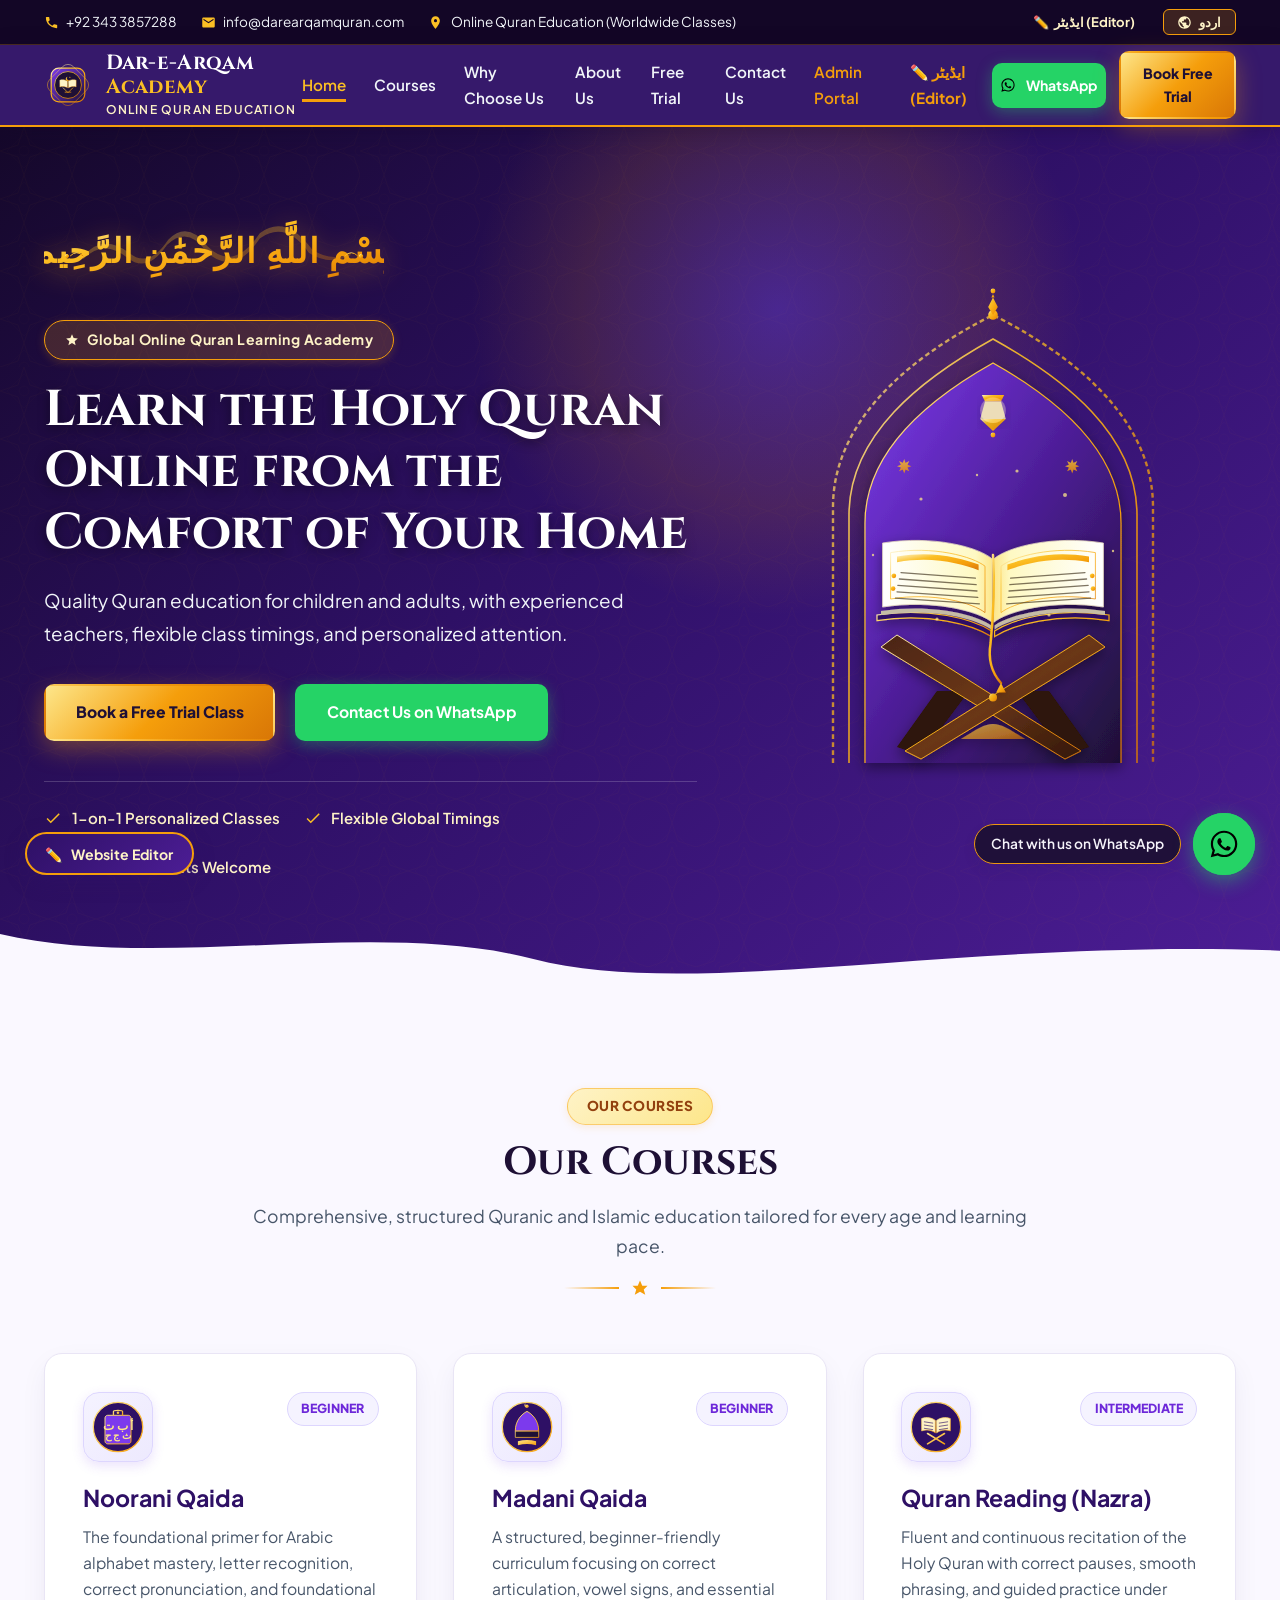
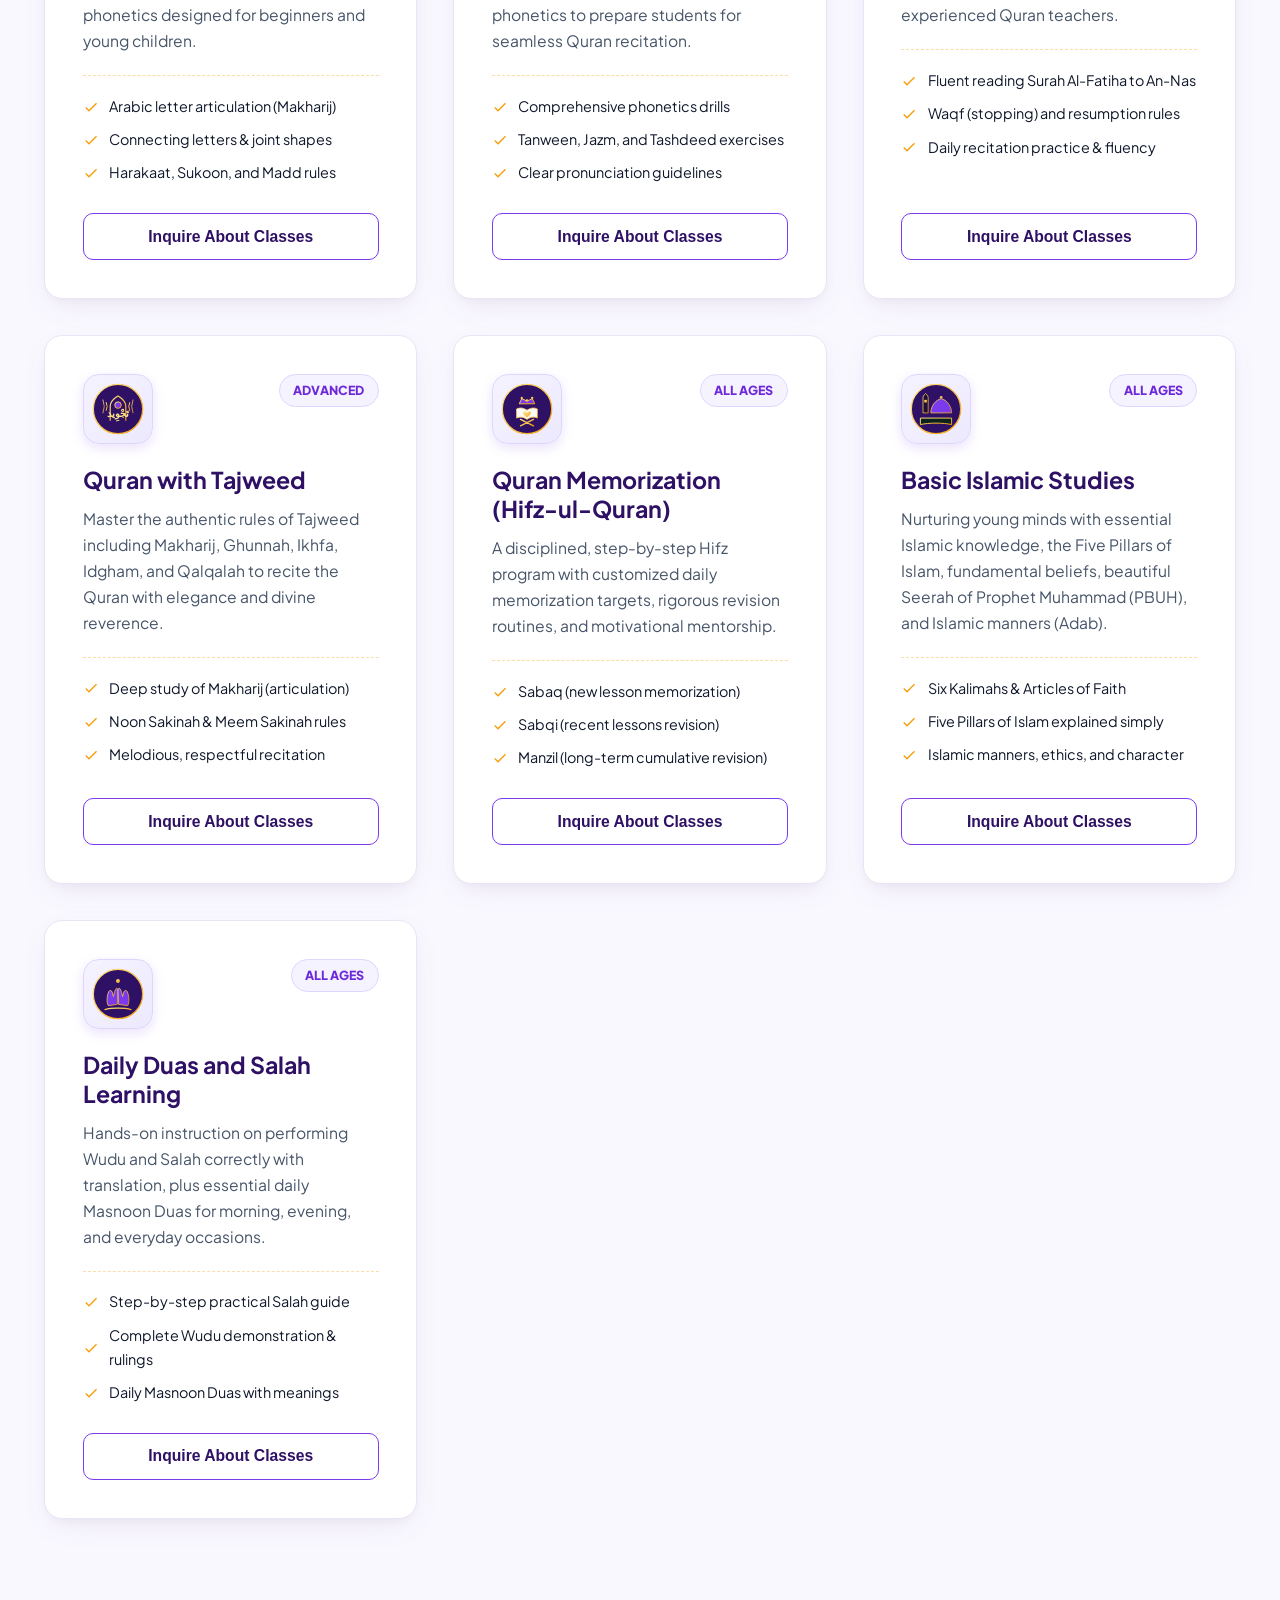
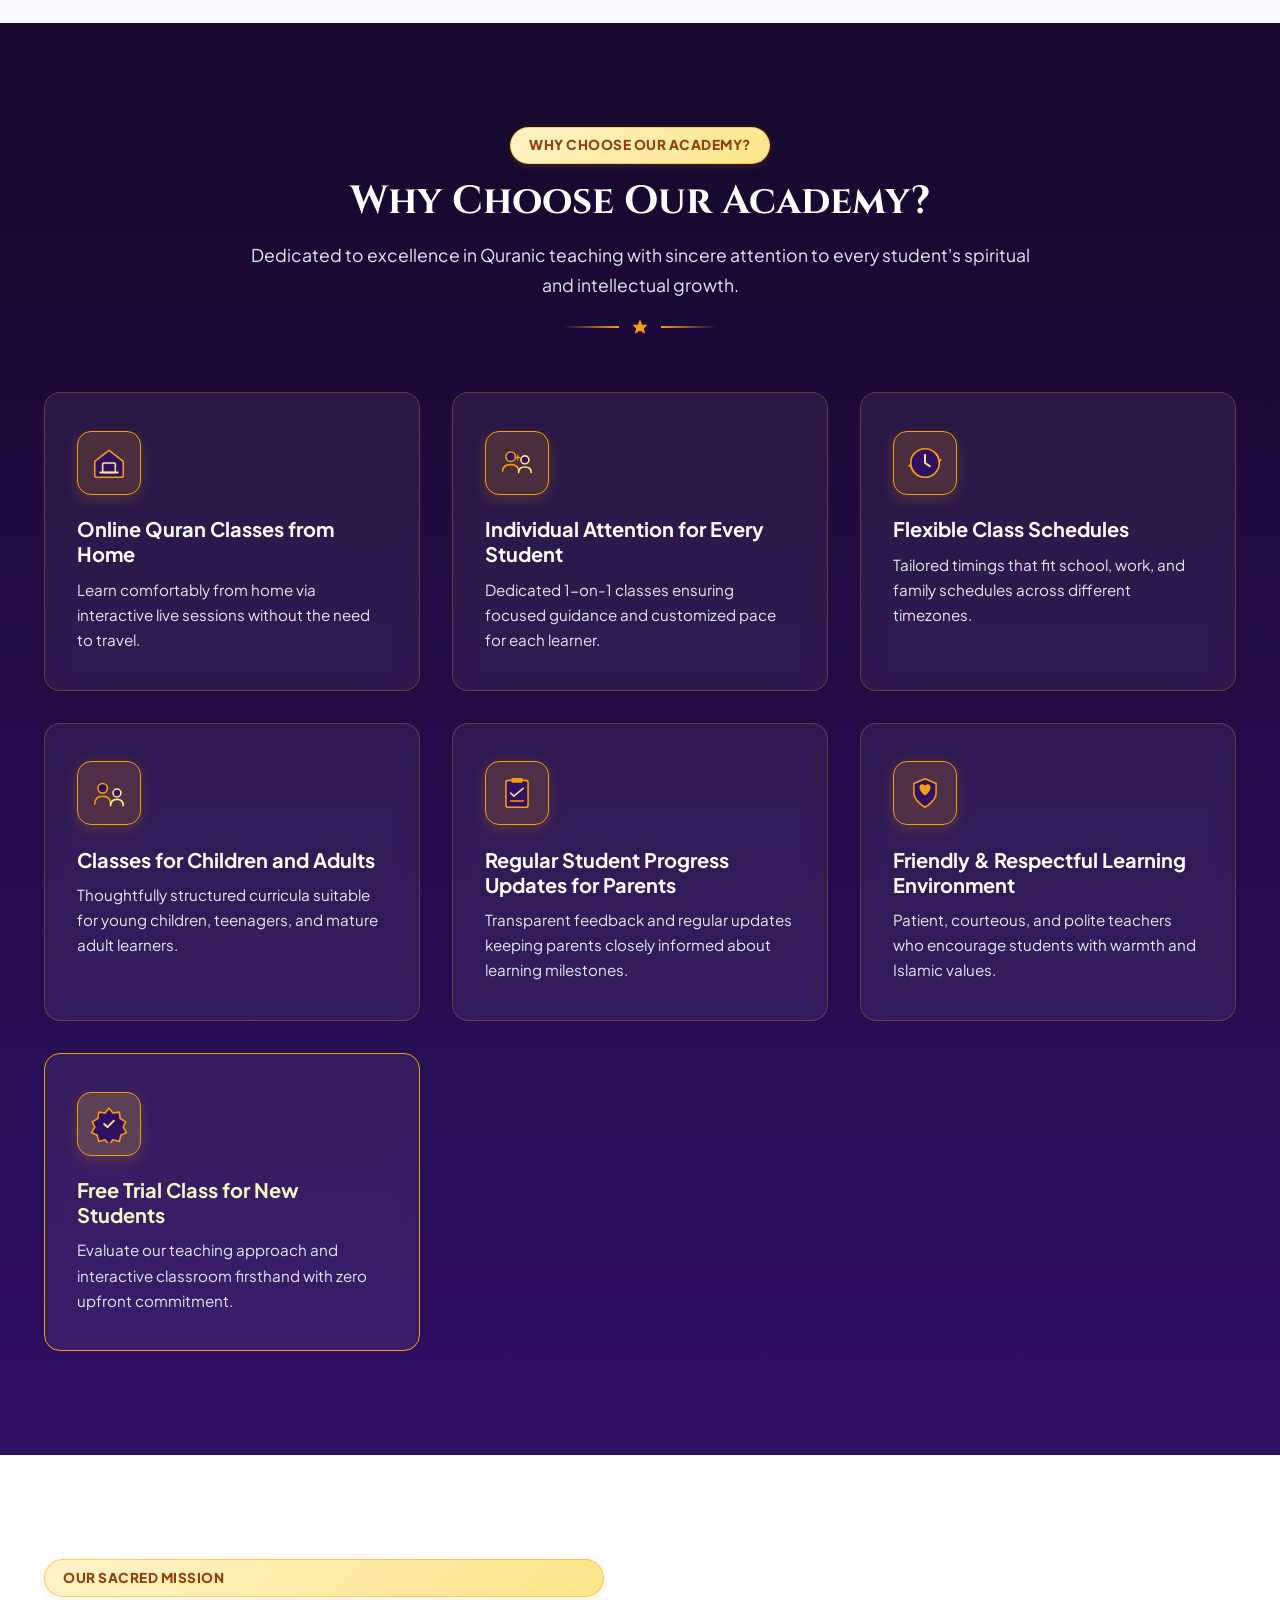
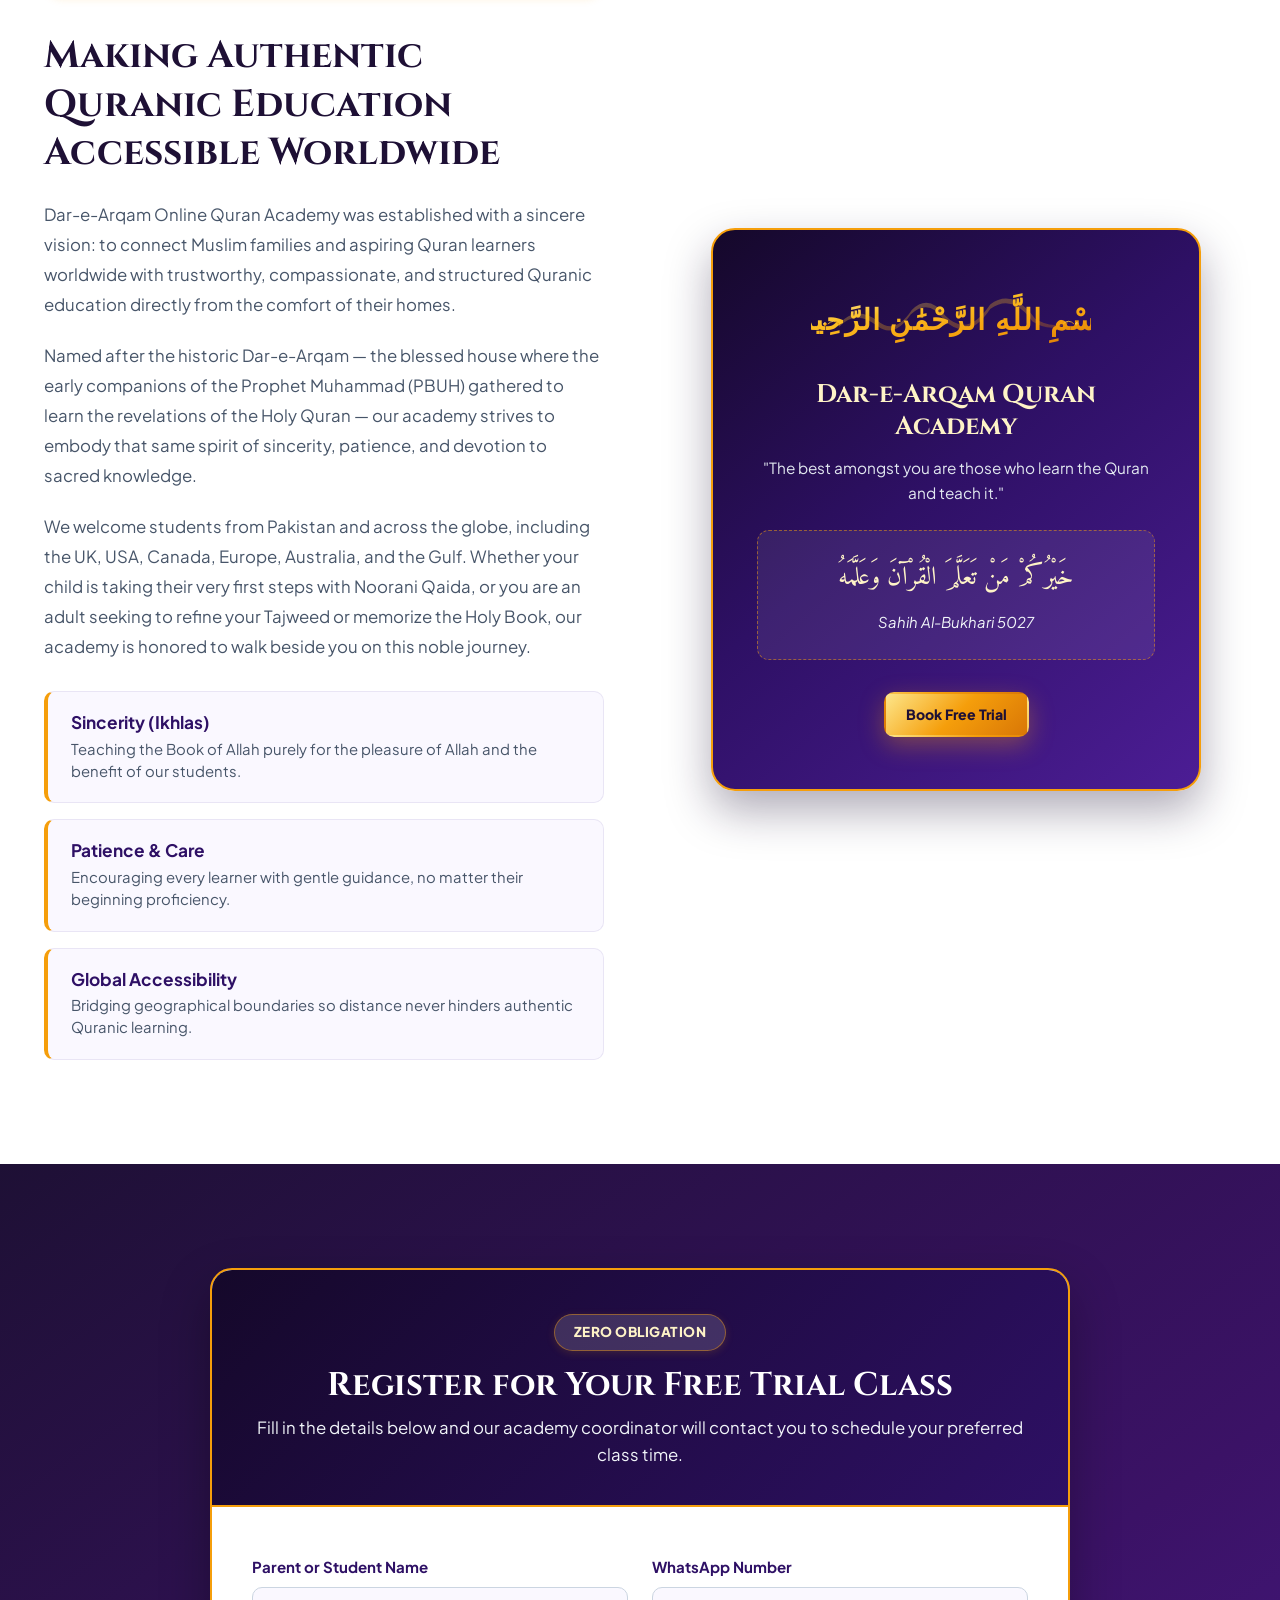
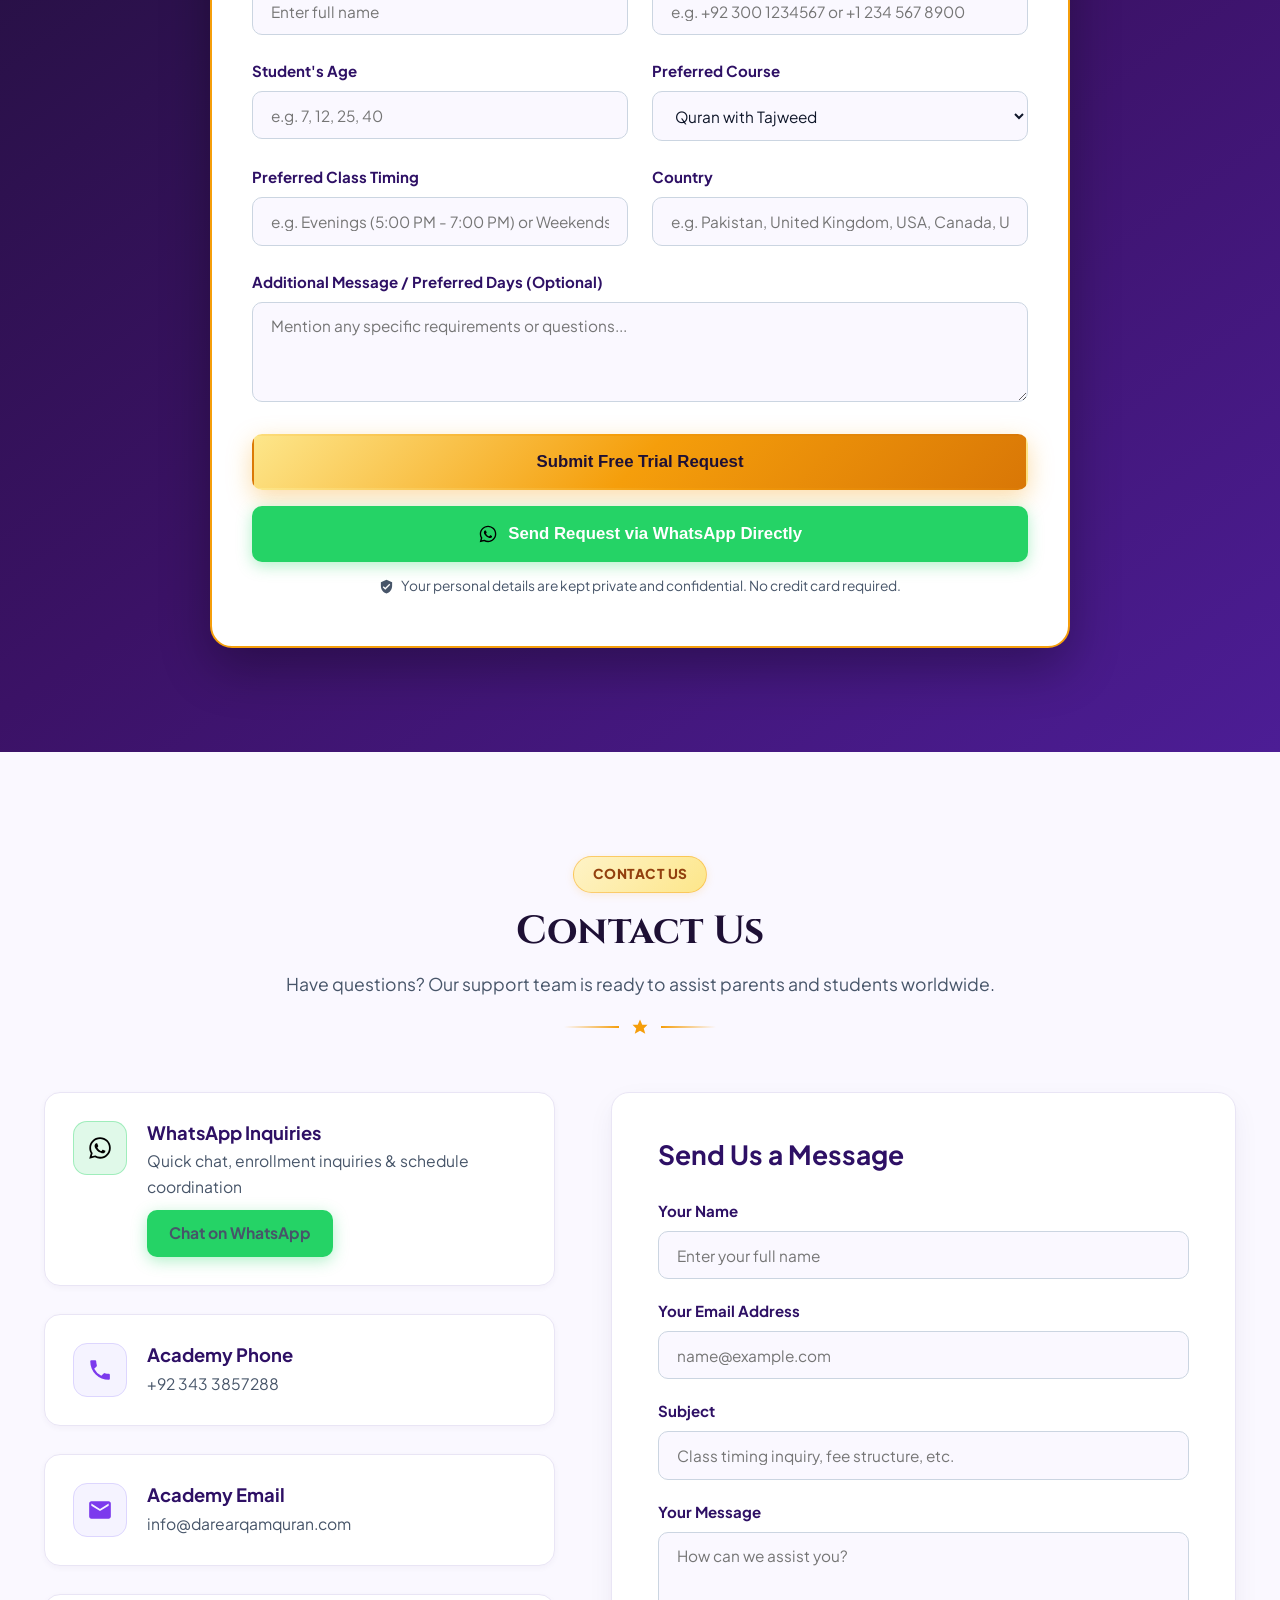
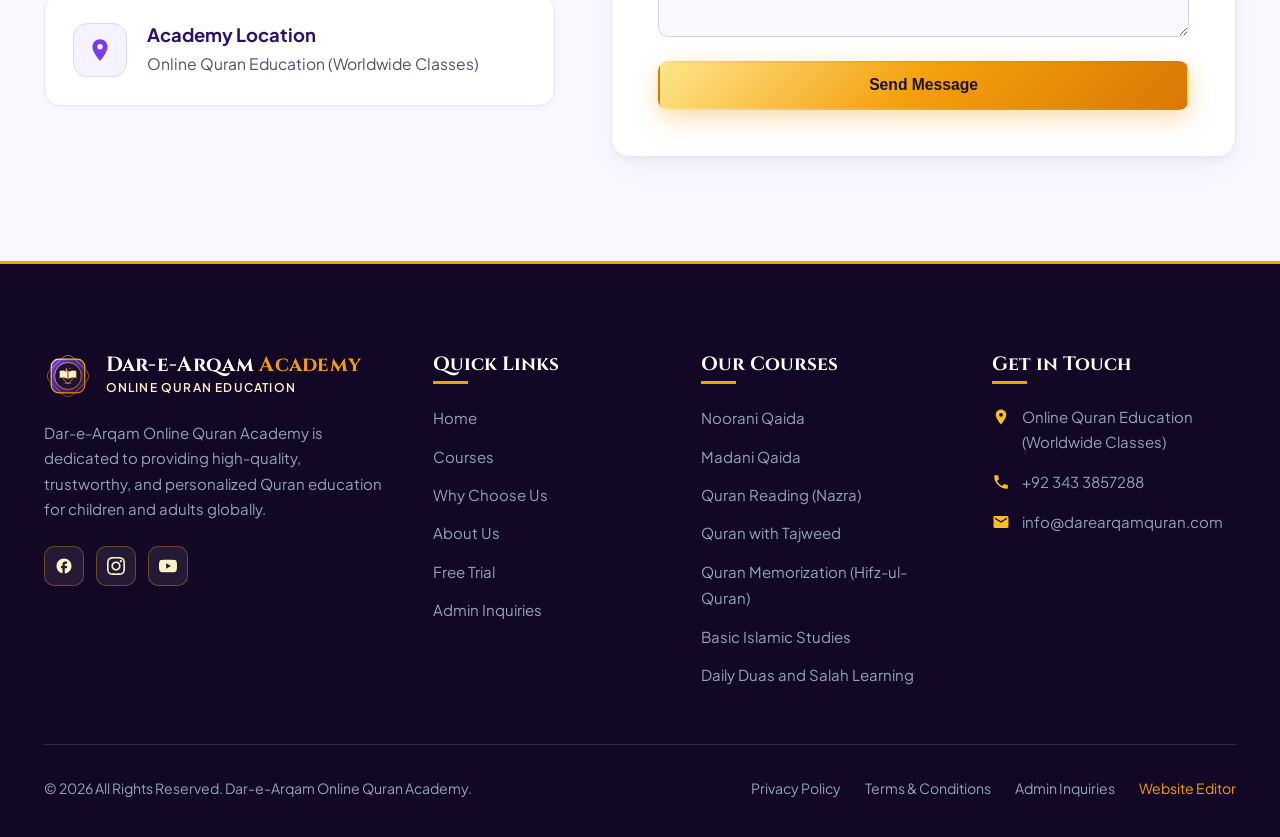
==== commit a9bd3728: "Add complete visual CMS editor and in-page live editing system" ====
--- a/index.html
+++ b/index.html
@@ -74,6 +74,9 @@
       </div>
 
       <div class="top-bar-actions">
+        <a href="editor.html" style="color:#FEF3C7; font-size:0.82rem; font-weight:700; display:inline-flex; align-items:center; gap:0.3rem; margin-right:0.75rem; text-decoration:none;">
+          <span>✏️</span> ایڈیٹر (Editor)
+        </a>
         <!-- Language Switcher -->
         <button class="lang-toggle-btn" id="langSwitchBtn" aria-label="Toggle language">
           <svg width="15" height="15" viewBox="0 0 24 24" fill="currentColor"><path d="M12 2C6.48 2 2 6.48 2 12s4.48 10 10 10 10-4.48 10-10S17.52 2 12 2zm-1 17.93c-3.95-.49-7-3.85-7-7.93 0-.62.08-1.21.21-1.79L9 15v1c0 1.1.9 2 2 2v1.93zm6.9-2.54c-.26-.81-1-1.39-1.9-1.39h-1v-3c0-.55-.45-1-1-1H8v-2h2c.55 0 1-.45 1-1V7h2c1.1 0 2-.9 2-2v-.41c2.93 1.19 5 4.06 5 7.41 0 2.08-.8 3.97-2.1 5.39z"/></svg>
@@ -105,6 +108,7 @@
           <li><a href="#trial" class="nav-link" data-i18n="navTrial">Free Trial</a></li>
           <li><a href="#contact" class="nav-link" data-i18n="navContact">Contact Us</a></li>
           <li><a href="admin-inquiries.html" class="nav-link" style="color: var(--color-gold);" data-i18n="navInquiries">Admin Portal</a></li>
+          <li><a href="editor.html" class="nav-link" style="color: var(--color-gold); font-weight:700;">✏️ ایڈیٹر (Editor)</a></li>
         </ul>
       </nav>
 
@@ -146,6 +150,7 @@
         <li><a href="#trial" data-i18n="navTrial">Free Trial</a></li>
         <li><a href="#contact" data-i18n="navContact">Contact Us</a></li>
         <li><a href="admin-inquiries.html" data-i18n="navInquiries">Admin Portal</a></li>
+        <li><a href="editor.html" style="color: var(--color-gold); font-weight:700;">✏️ Website Editor (ایڈیٹر)</a></li>
       </ul>
     </div>
 
@@ -962,6 +967,7 @@
           <a href="privacy.html" data-i18n="footerPrivacy">Privacy Policy</a>
           <a href="terms.html" data-i18n="footerTerms">Terms &amp; Conditions</a>
           <a href="admin-inquiries.html" data-i18n="footerAdmin">Admin Portal</a>
+          <a href="editor.html" style="color:var(--color-gold);">Website Editor</a>
         </div>
       </div>
     </div>
@@ -970,8 +976,10 @@
   <!-- Scripts -->
   <script src="js/config.js"></script>
   <script src="js/translations.js"></script>
+  <script src="js/editor-core.js"></script>
   <script src="js/main.js"></script>
   <script src="js/forms.js"></script>
+  <script src="js/live-editor.js"></script>
   <script>
     // Update year dynamically
     document.getElementById('currentYear').textContent = new Date().getFullYear();
